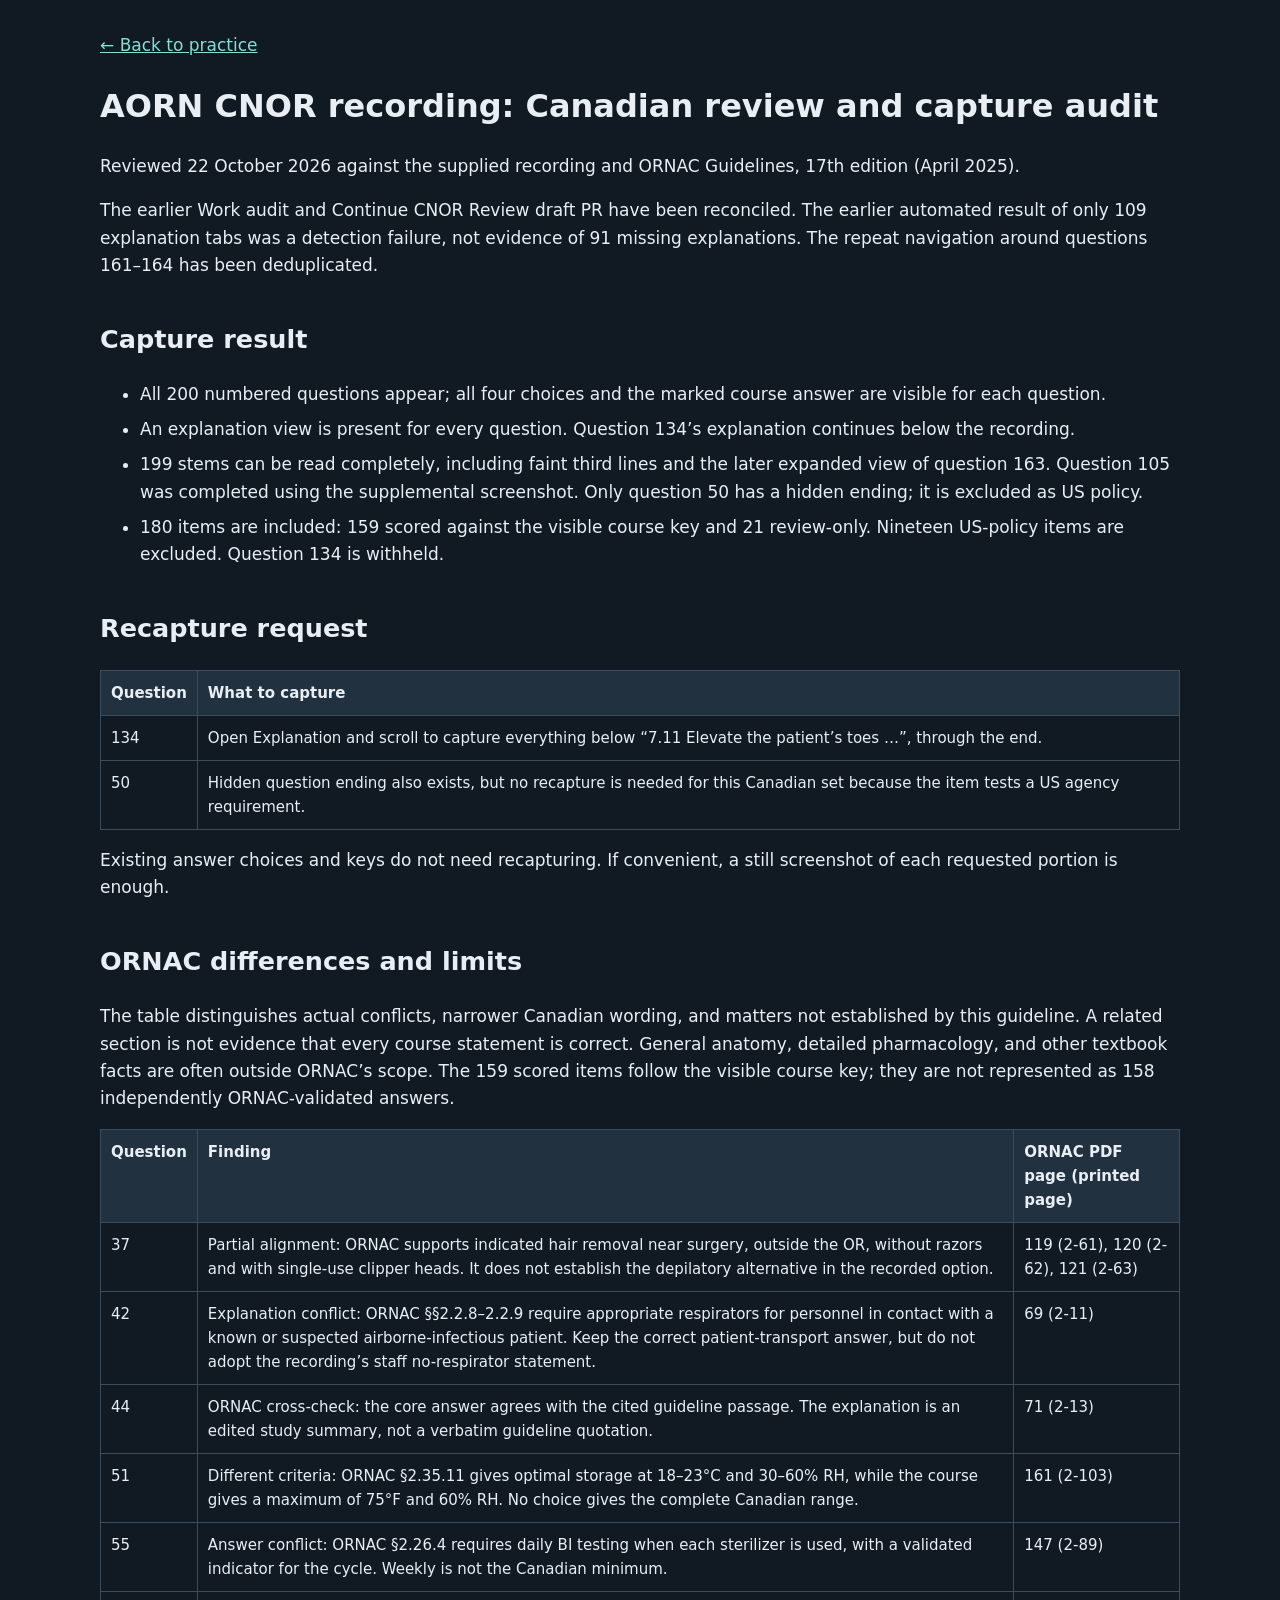
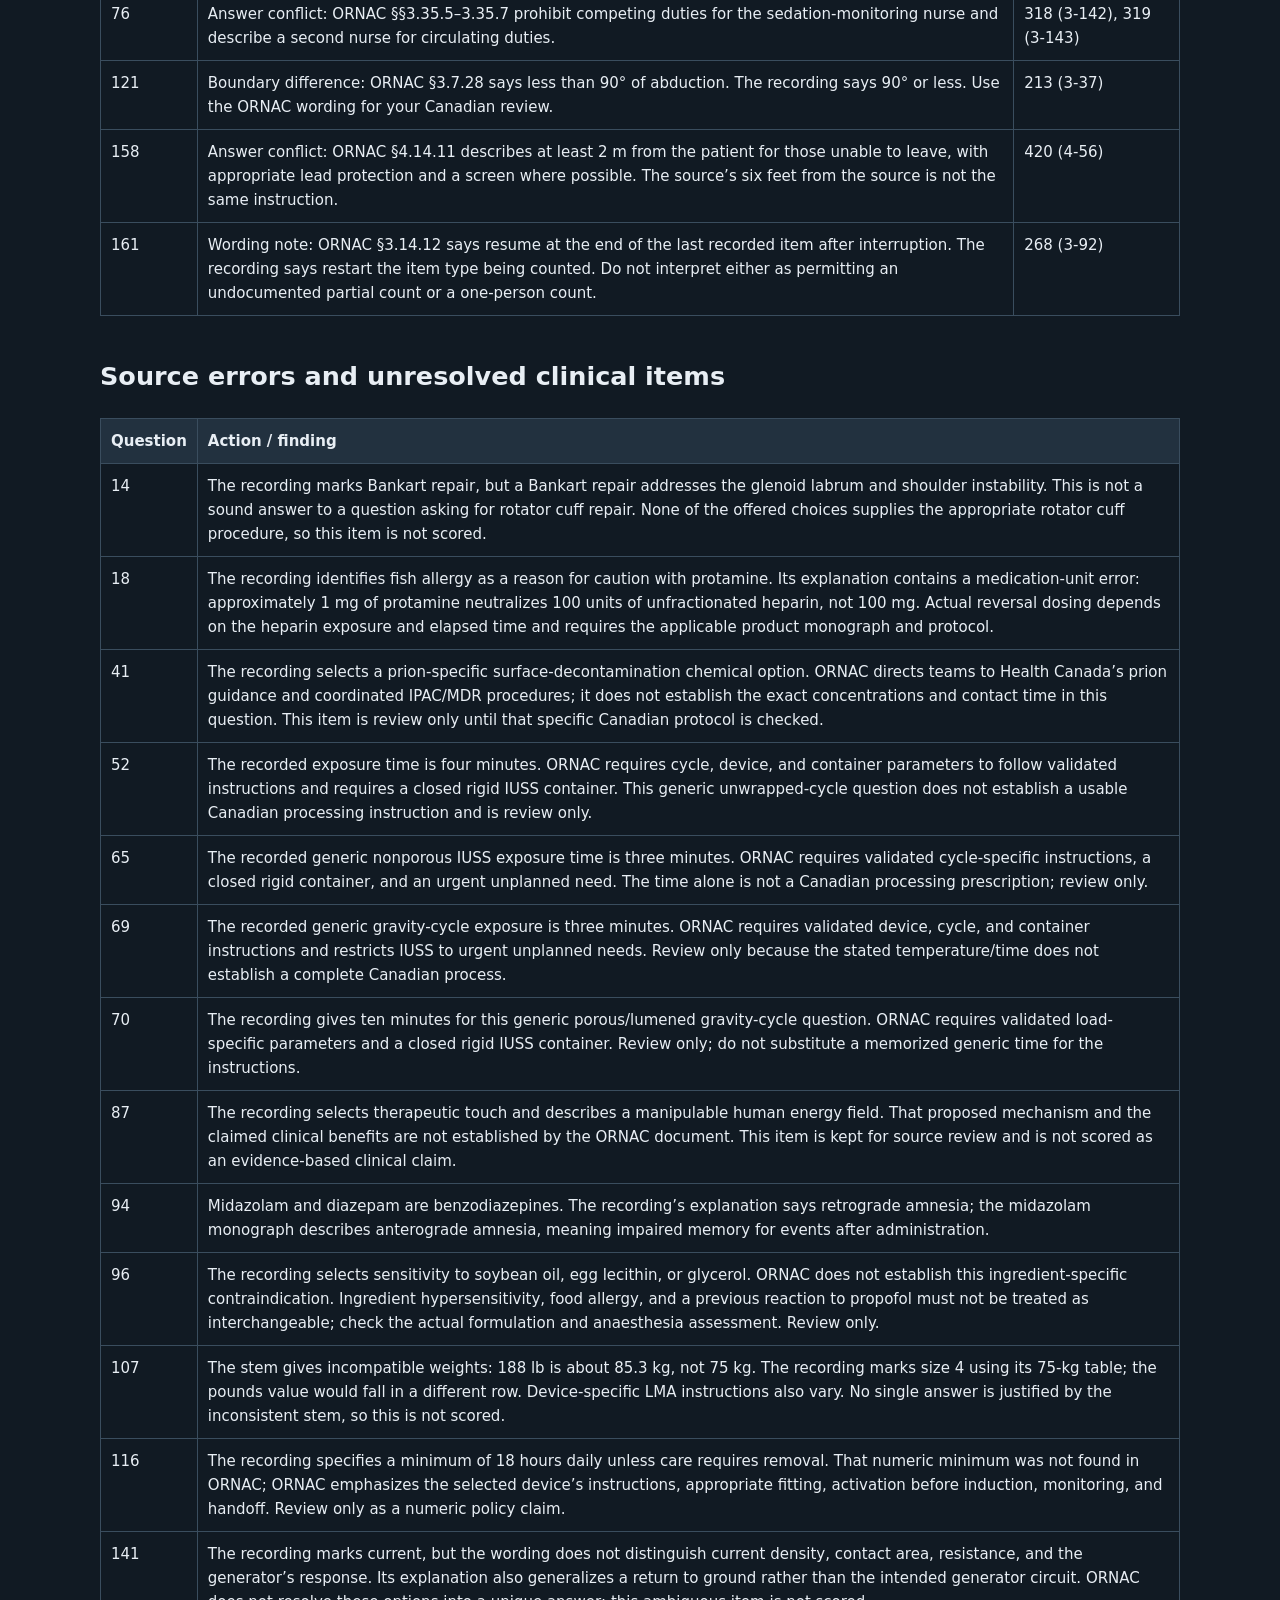
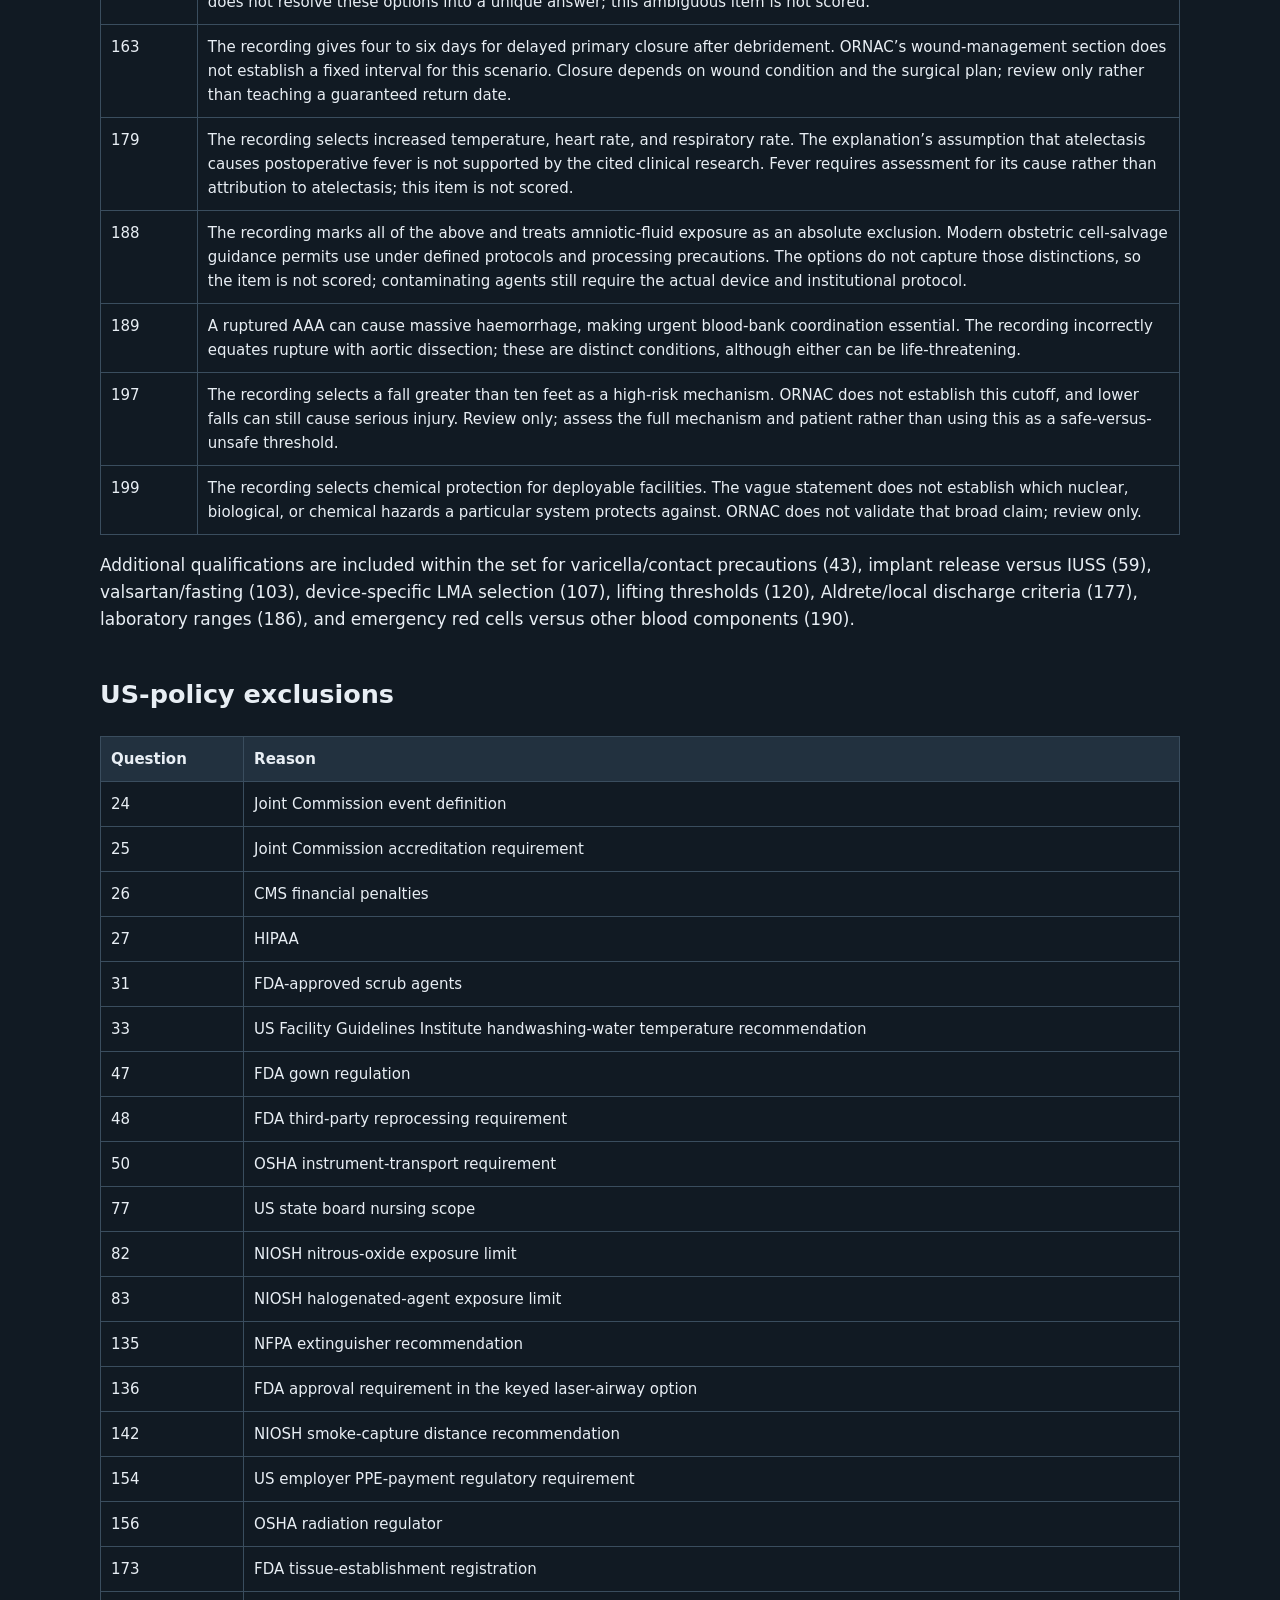
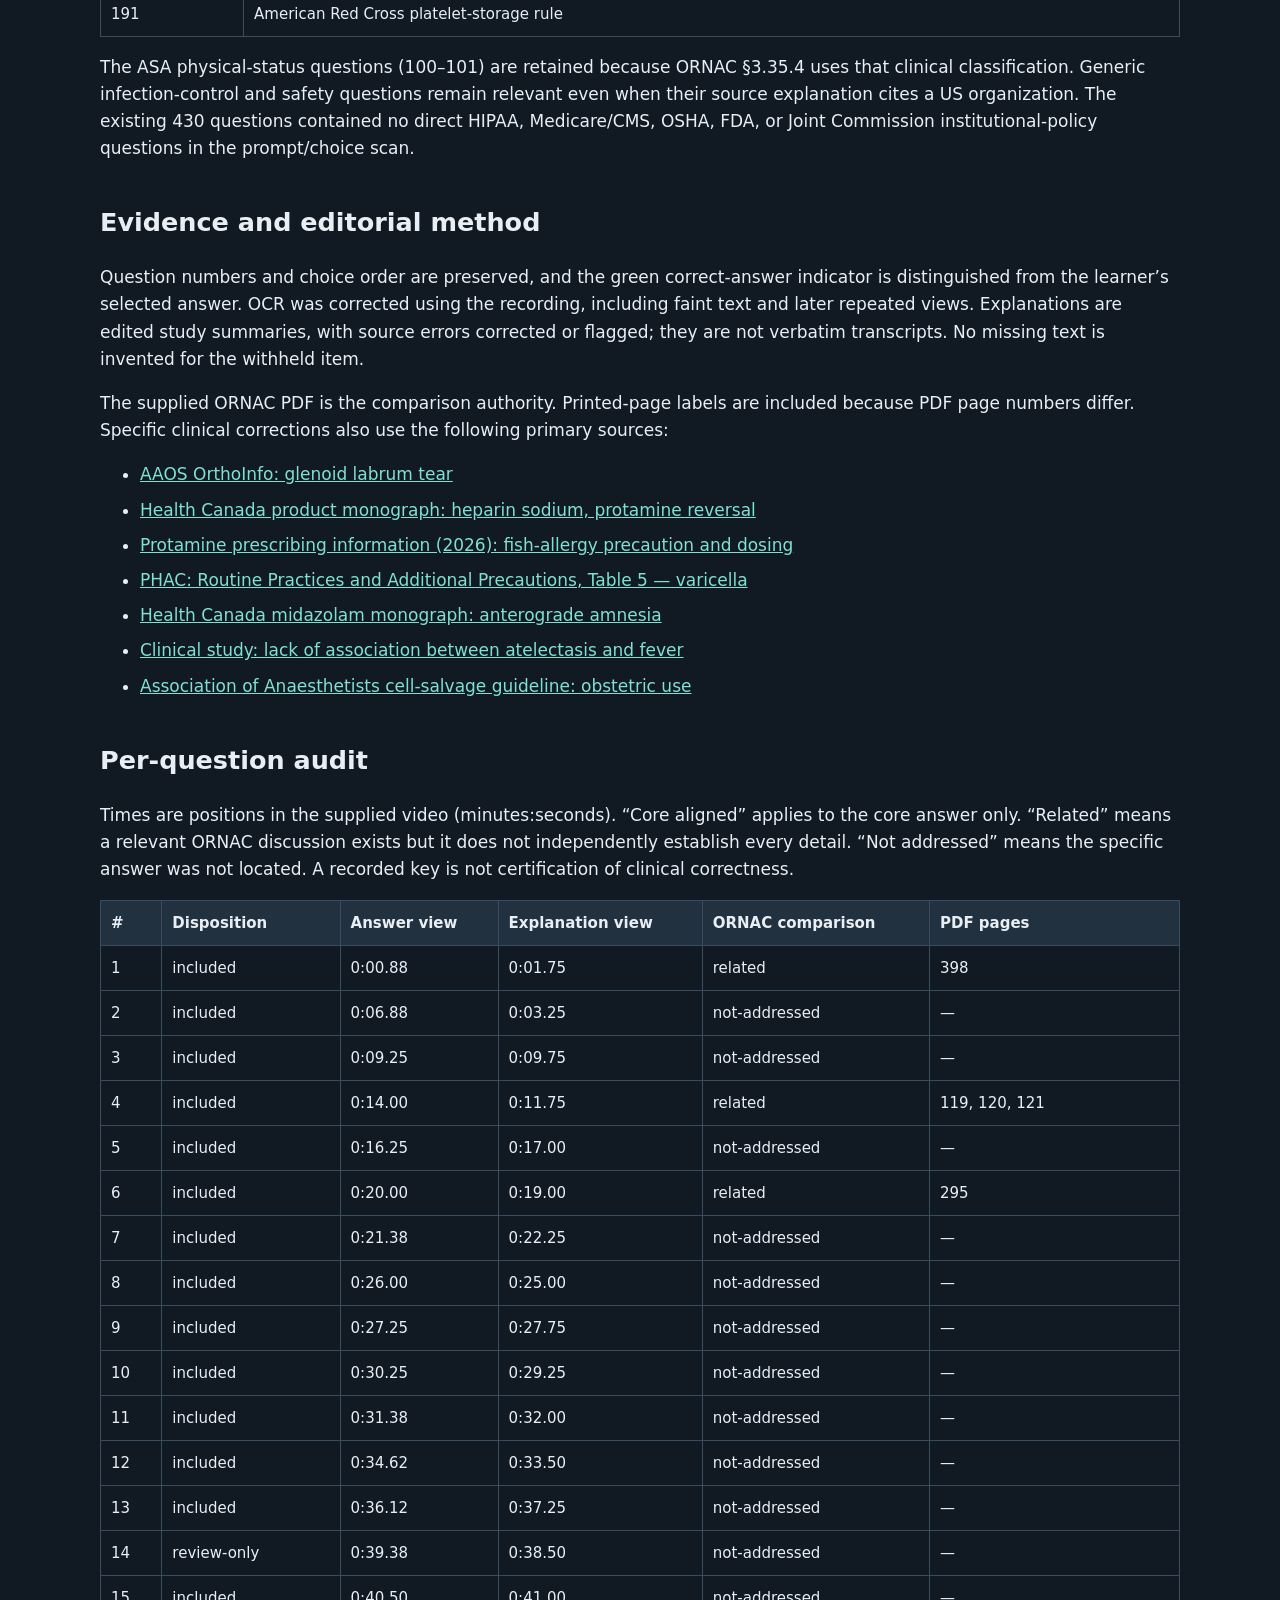
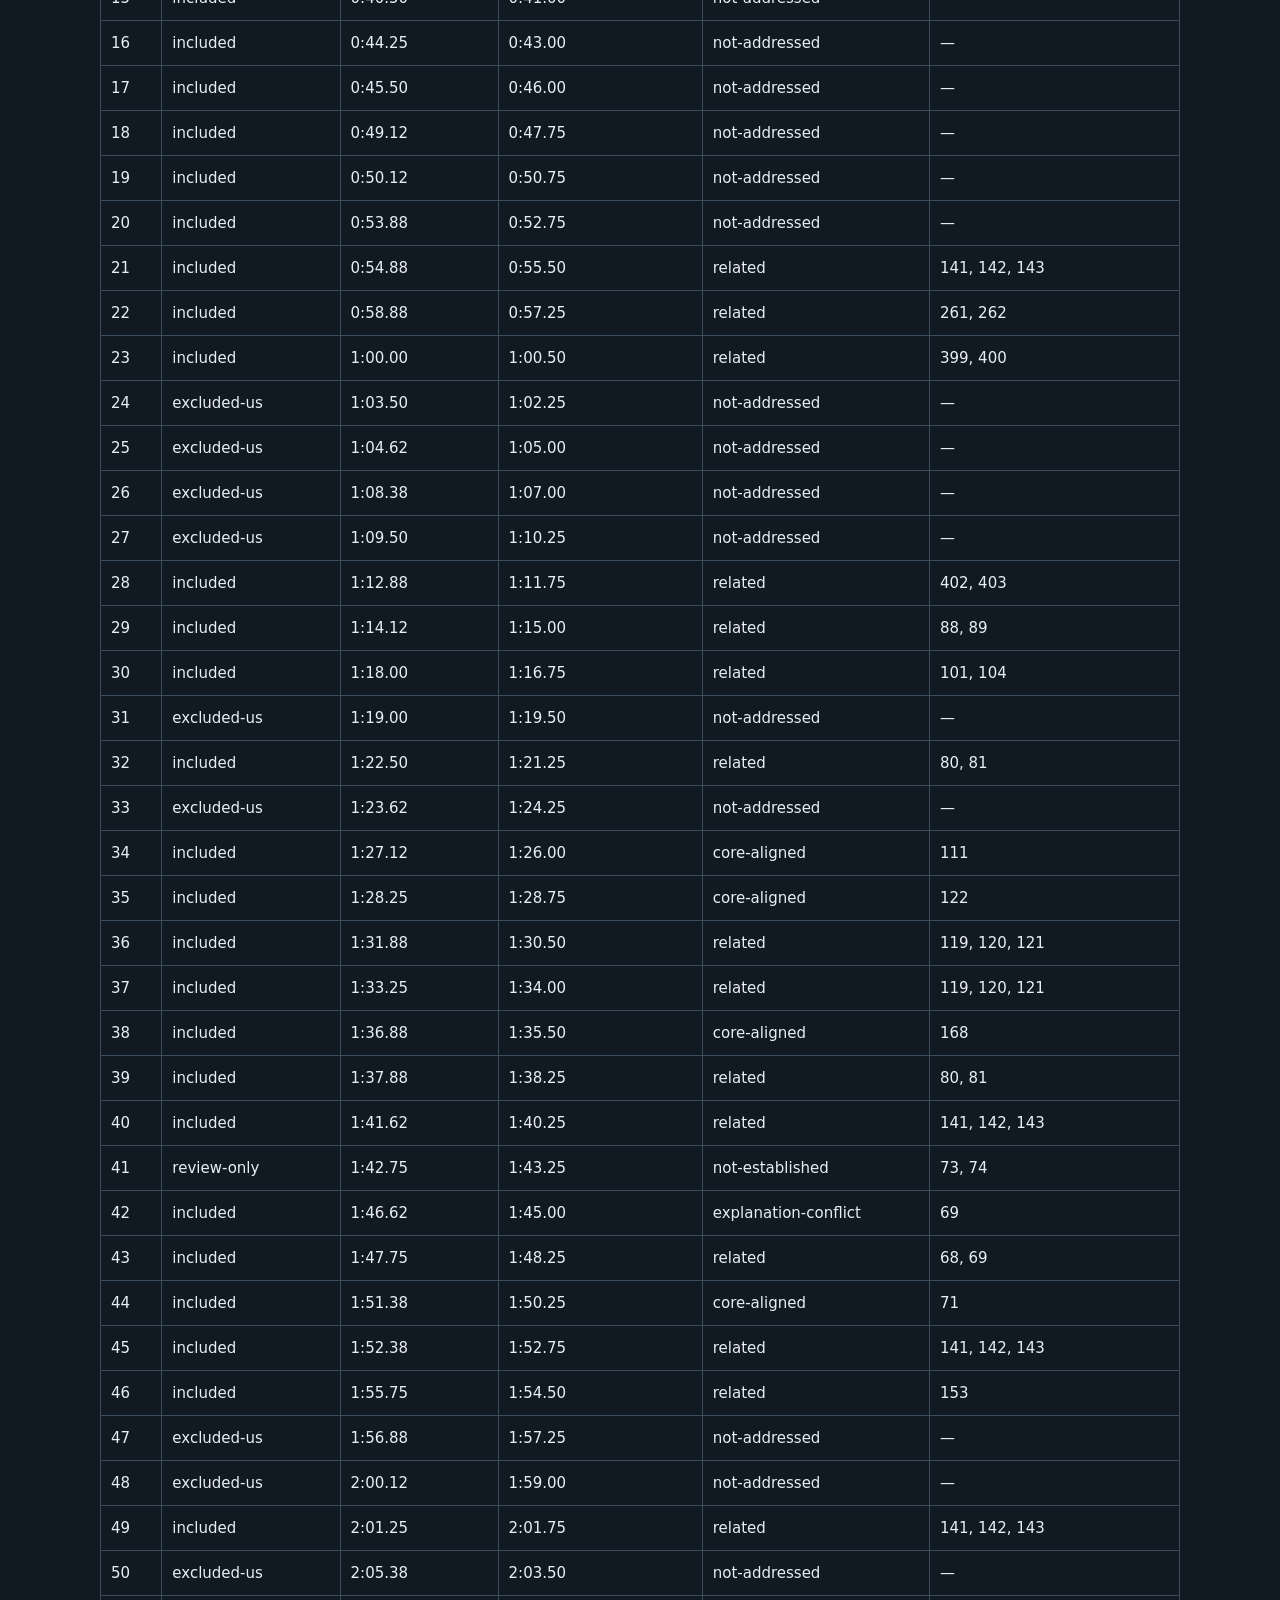
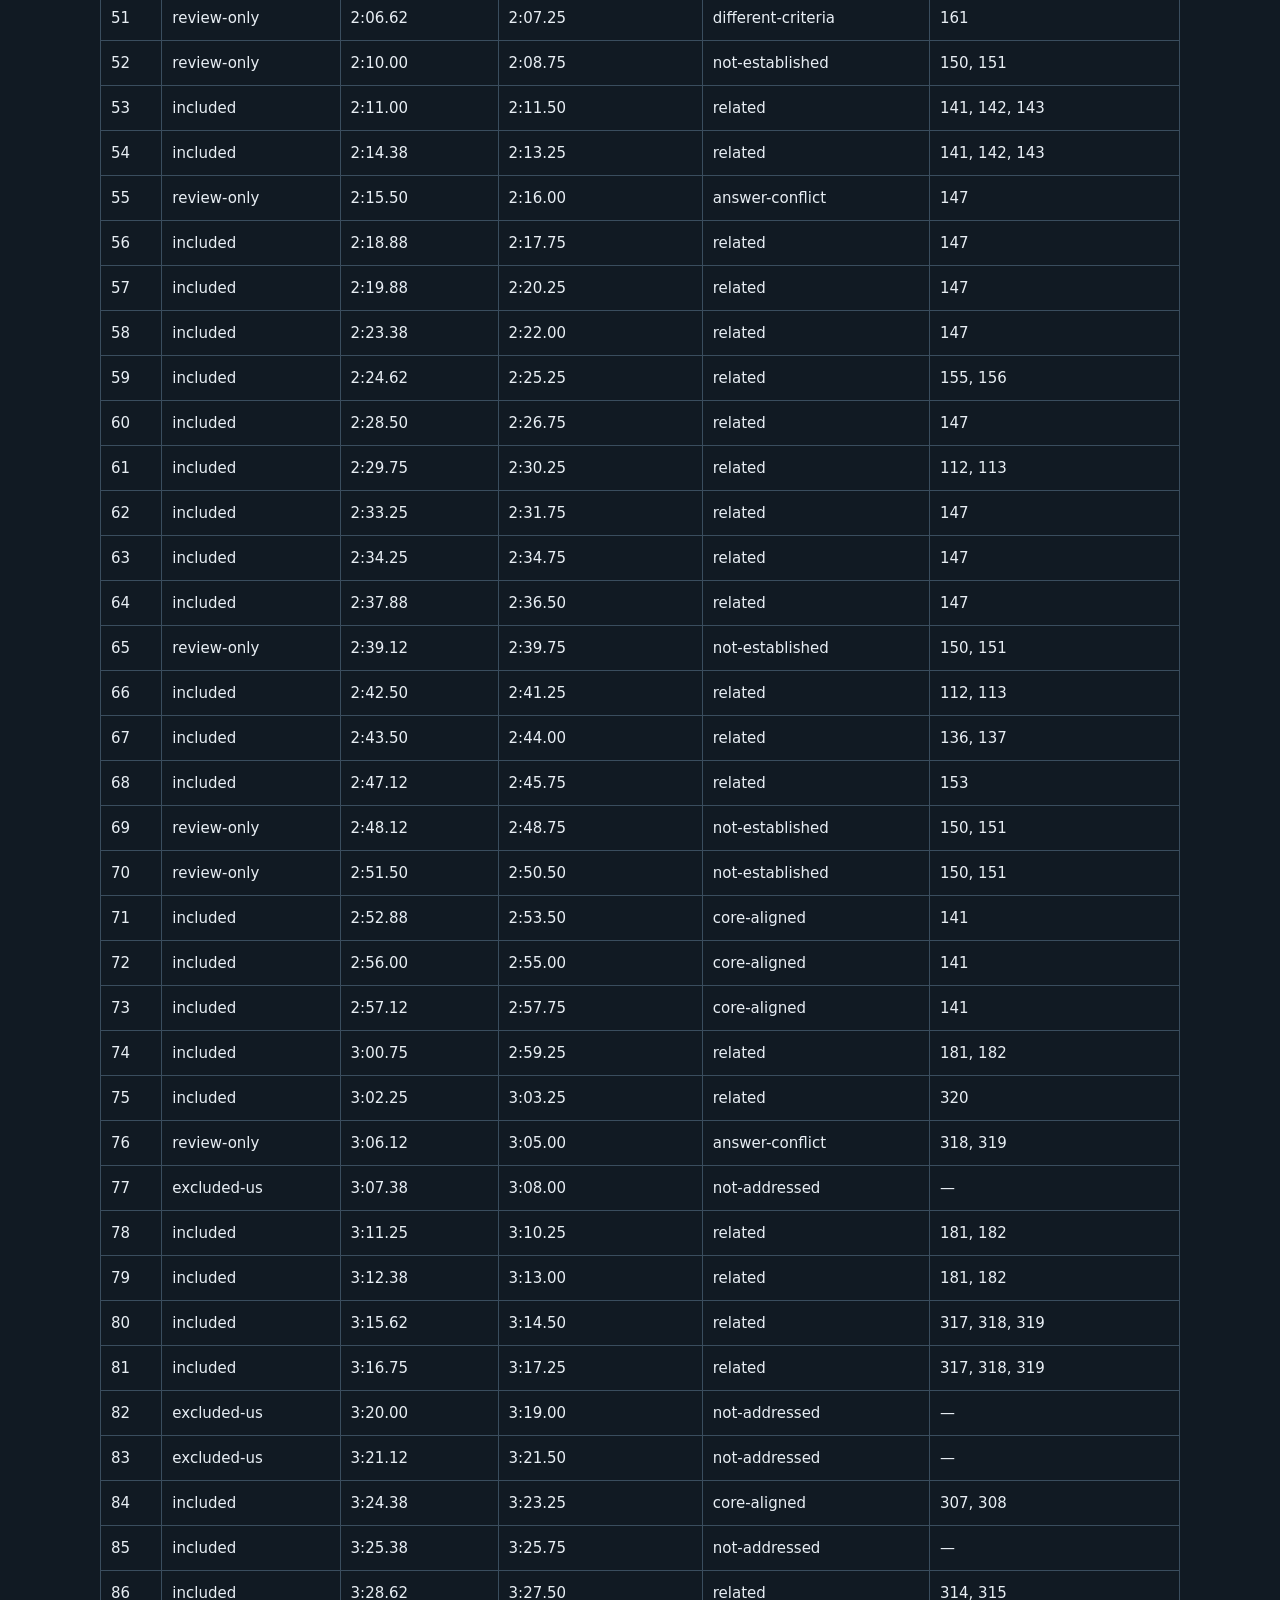
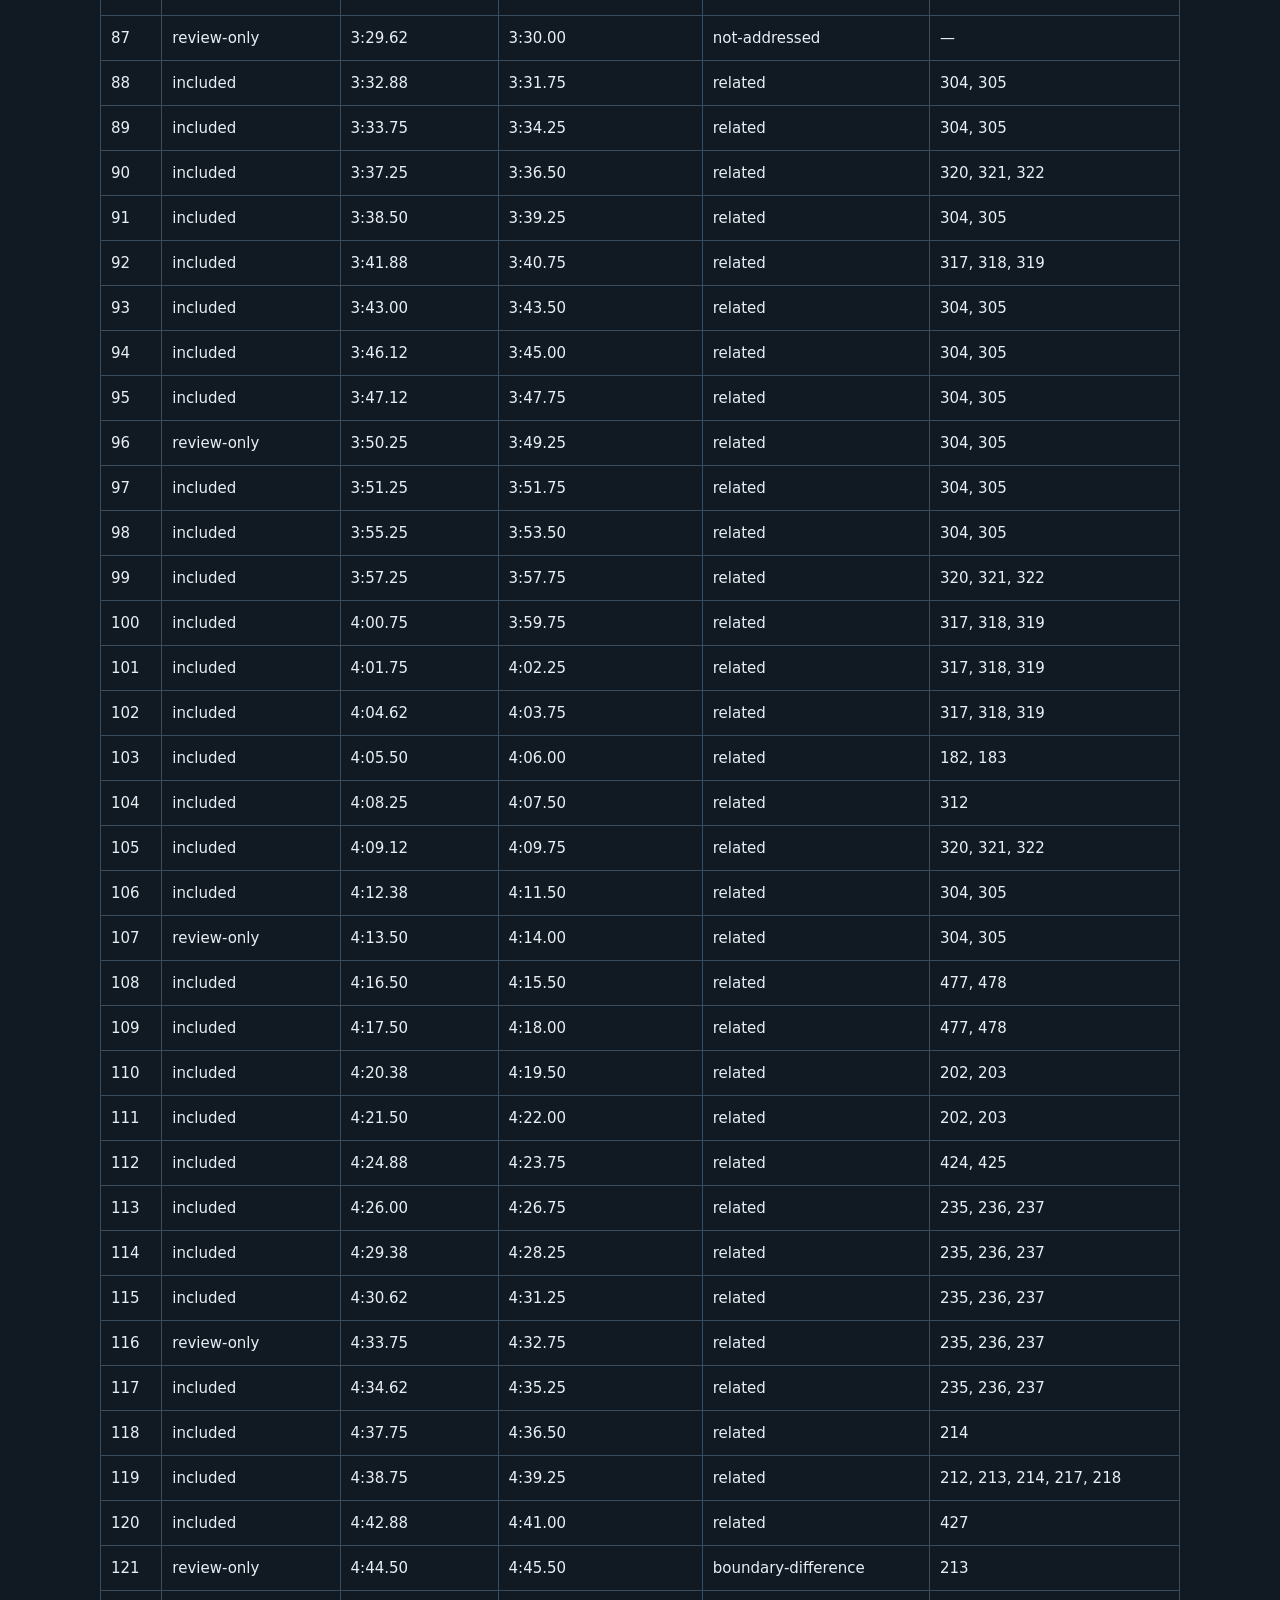
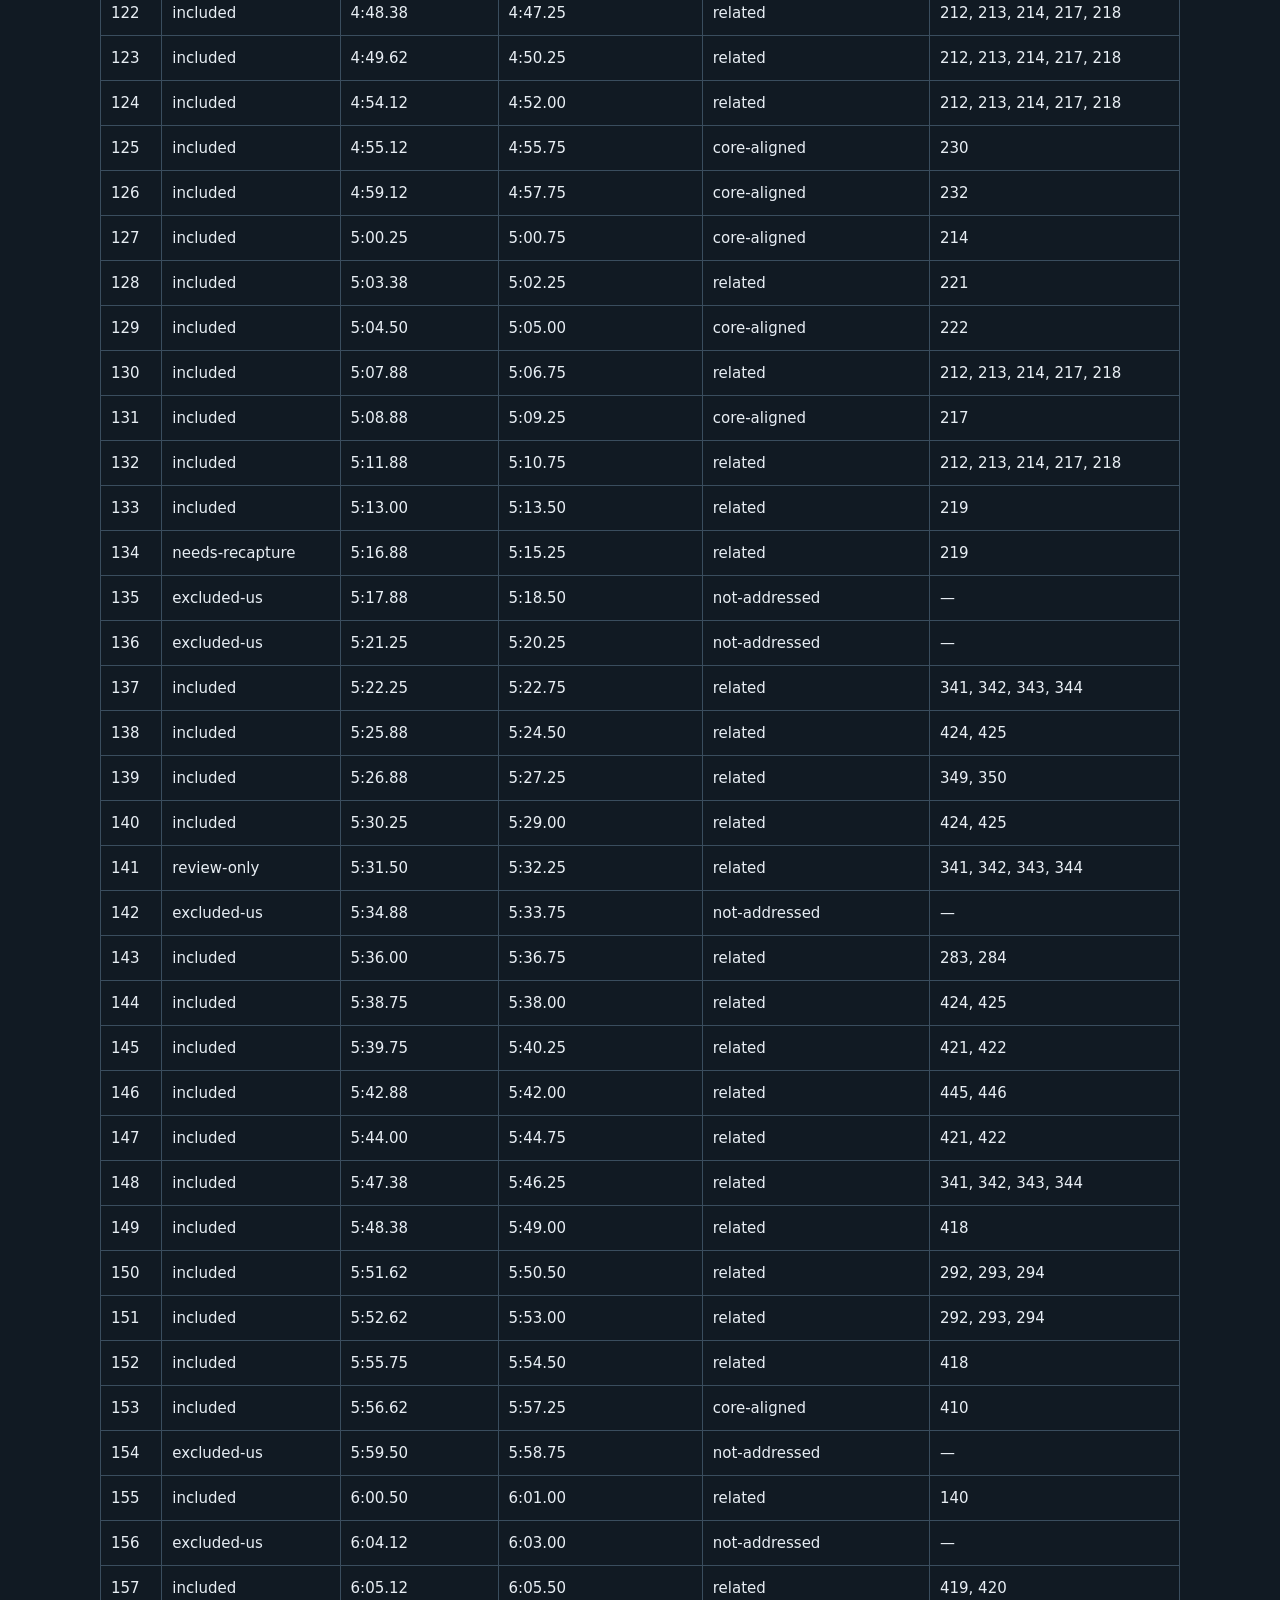
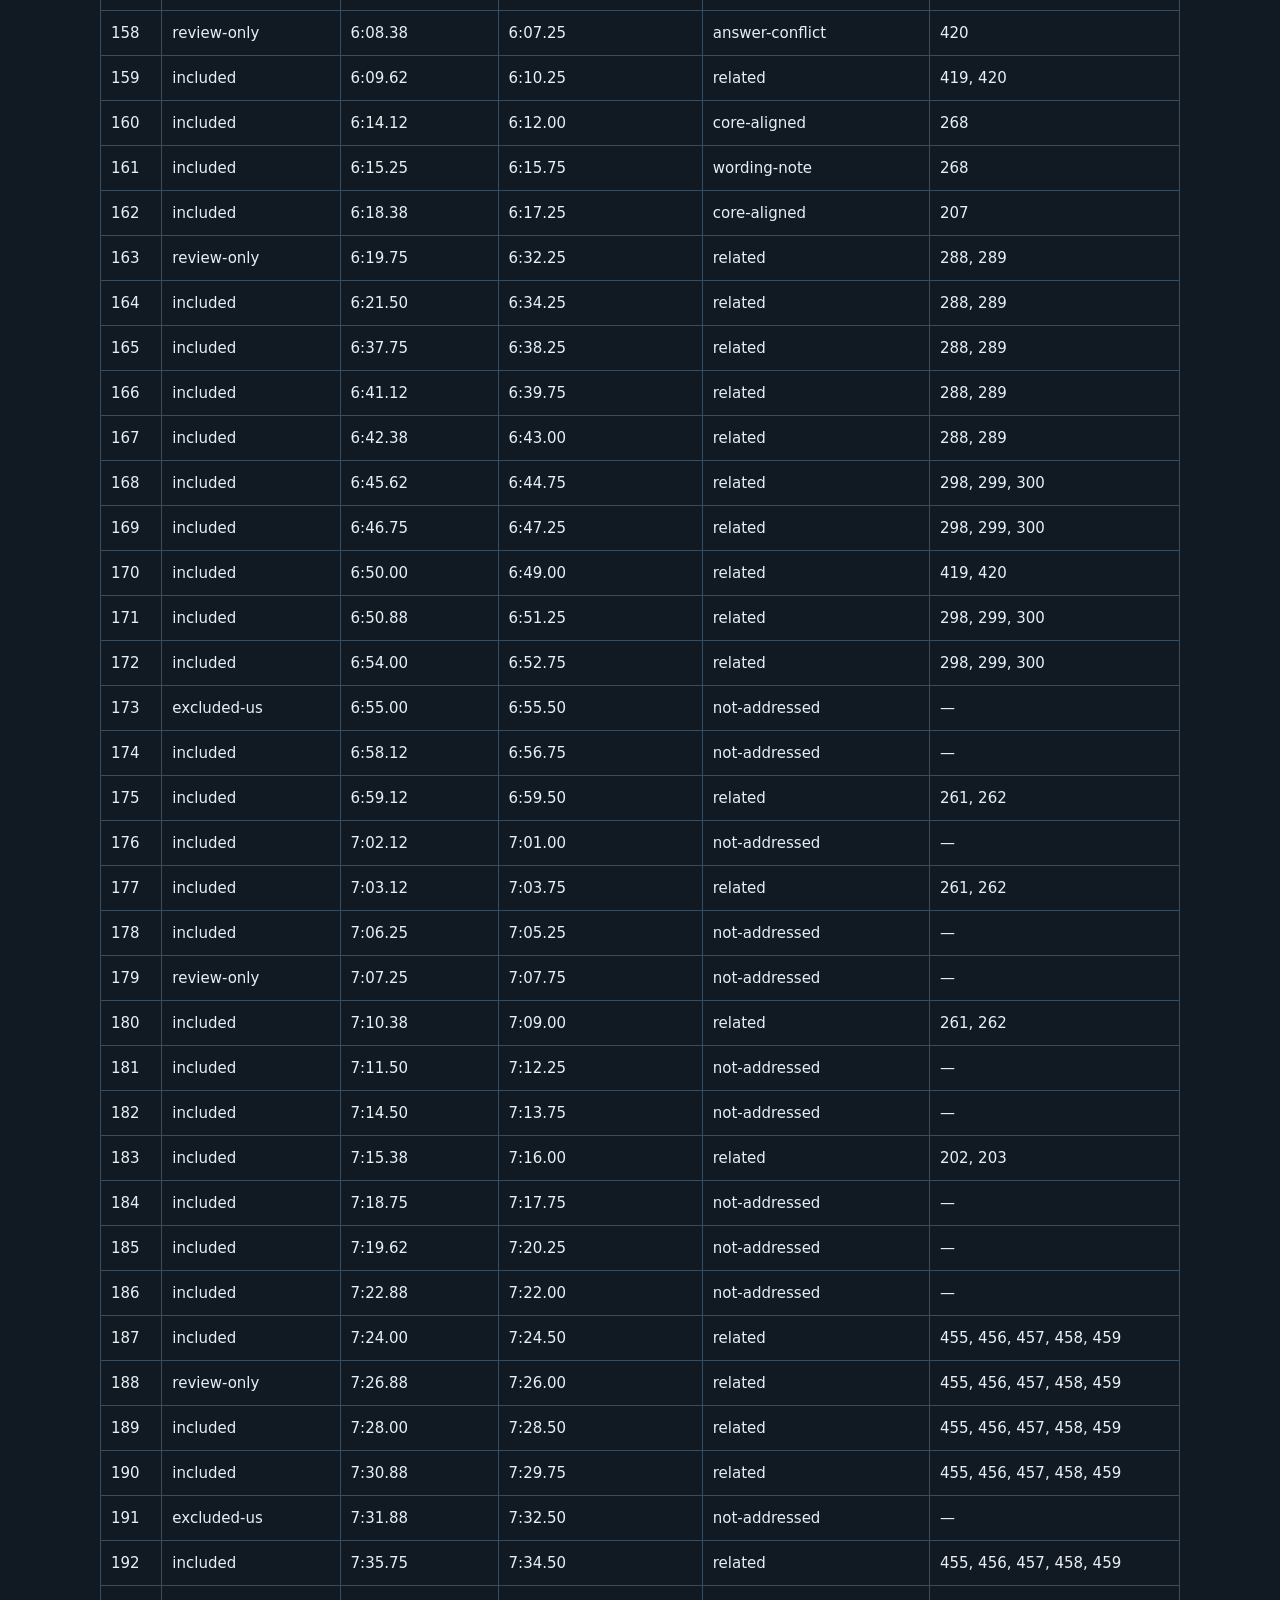
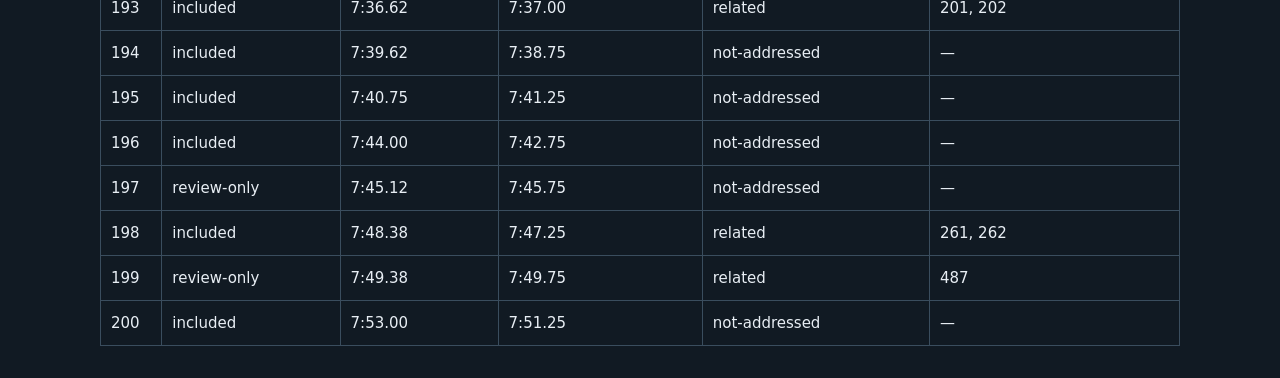
==== aorn-review.html @ 2b29dcdd "Add Canadian-filtered AORN CNOR collection and reconciled ORNAC audit" ====
<!doctype html><html lang="en"><meta charset="utf-8"><meta name="viewport" content="width=device-width,initial-scale=1"><title>AORN CNOR Canadian review audit</title><style>body{font:17px/1.6 system-ui,sans-serif;color:#e8eef4;background:#111a23;margin:0}main{max-width:1080px;margin:auto;padding:32px 22px}h1{font-size:2rem}h2{margin-top:2.5rem}a{color:#7fe0d3}table{border-collapse:collapse;width:100%;font-size:15px}td{border:1px solid #3a4d5e;padding:10px;vertical-align:top}tr:first-child{font-weight:700;background:#22313f}.table-wrap{overflow:auto}li{margin:.5rem 0}</style><main><a href="index.html">← Back to practice</a><h1>AORN CNOR recording: Canadian review and capture audit</h1><p>Reviewed 22 October 2026 against the supplied recording and ORNAC Guidelines, 17th edition (April 2025).</p><p>The earlier Work audit and Continue CNOR Review draft PR have been reconciled. The earlier automated result of only 109 explanation tabs was a detection failure, not evidence of 91 missing explanations. The repeat navigation around questions 161–164 has been deduplicated.</p><h2>Capture result</h2><ul><li>All 200 numbered questions appear; all four choices and the marked course answer are visible for each question.</li><li>An explanation view is present for every question. Question 134’s explanation continues below the recording.</li><li>199 stems can be read completely, including faint third lines and the later expanded view of question 163. Question 105 was completed using the supplemental screenshot. Only question 50 has a hidden ending; it is excluded as US policy.</li><li>180 items are included: 159 scored against the visible course key and 21 review-only. Nineteen US-policy items are excluded. Question 134 is withheld.</li></ul><h2>Recapture request</h2><div class="table-wrap"><table><tr><td>Question</td><td>What to capture</td></tr><tr><td>134</td><td>Open Explanation and scroll to capture everything below “7.11 Elevate the patient’s toes …”, through the end.</td></tr><tr><td>50</td><td>Hidden question ending also exists, but no recapture is needed for this Canadian set because the item tests a US agency requirement.</td></tr></table></div><p>Existing answer choices and keys do not need recapturing. If convenient, a still screenshot of each requested portion is enough.</p><h2>ORNAC differences and limits</h2><p>The table distinguishes actual conflicts, narrower Canadian wording, and matters not established by this guideline. A related section is not evidence that every course statement is correct. General anatomy, detailed pharmacology, and other textbook facts are often outside ORNAC’s scope. The 159 scored items follow the visible course key; they are not represented as 158 independently ORNAC-validated answers.</p><div class="table-wrap"><table><tr><td>Question</td><td>Finding</td><td>ORNAC PDF page (printed page)</td></tr><tr><td>37</td><td>Partial alignment: ORNAC supports indicated hair removal near surgery, outside the OR, without razors and with single-use clipper heads. It does not establish the depilatory alternative in the recorded option.</td><td>119 (2-61), 120 (2-62), 121 (2-63)</td></tr><tr><td>42</td><td>Explanation conflict: ORNAC §§2.2.8–2.2.9 require appropriate respirators for personnel in contact with a known or suspected airborne-infectious patient. Keep the correct patient-transport answer, but do not adopt the recording’s staff no-respirator statement.</td><td>69 (2-11)</td></tr><tr><td>44</td><td>ORNAC cross-check: the core answer agrees with the cited guideline passage. The explanation is an edited study summary, not a verbatim guideline quotation.</td><td>71 (2-13)</td></tr><tr><td>51</td><td>Different criteria: ORNAC §2.35.11 gives optimal storage at 18–23°C and 30–60% RH, while the course gives a maximum of 75°F and 60% RH. No choice gives the complete Canadian range.</td><td>161 (2-103)</td></tr><tr><td>55</td><td>Answer conflict: ORNAC §2.26.4 requires daily BI testing when each sterilizer is used, with a validated indicator for the cycle. Weekly is not the Canadian minimum.</td><td>147 (2-89)</td></tr><tr><td>76</td><td>Answer conflict: ORNAC §§3.35.5–3.35.7 prohibit competing duties for the sedation-monitoring nurse and describe a second nurse for circulating duties.</td><td>318 (3-142), 319 (3-143)</td></tr><tr><td>121</td><td>Boundary difference: ORNAC §3.7.28 says less than 90° of abduction. The recording says 90° or less. Use the ORNAC wording for your Canadian review.</td><td>213 (3-37)</td></tr><tr><td>158</td><td>Answer conflict: ORNAC §4.14.11 describes at least 2 m from the patient for those unable to leave, with appropriate lead protection and a screen where possible. The source’s six feet from the source is not the same instruction.</td><td>420 (4-56)</td></tr><tr><td>161</td><td>Wording note: ORNAC §3.14.12 says resume at the end of the last recorded item after interruption. The recording says restart the item type being counted. Do not interpret either as permitting an undocumented partial count or a one-person count.</td><td>268 (3-92)</td></tr></table></div><h2>Source errors and unresolved clinical items</h2><div class="table-wrap"><table><tr><td>Question</td><td>Action / finding</td></tr><tr><td>14</td><td>The recording marks Bankart repair, but a Bankart repair addresses the glenoid labrum and shoulder instability. This is not a sound answer to a question asking for rotator cuff repair. None of the offered choices supplies the appropriate rotator cuff procedure, so this item is not scored.</td></tr><tr><td>18</td><td>The recording identifies fish allergy as a reason for caution with protamine. Its explanation contains a medication-unit error: approximately 1 mg of protamine neutralizes 100 units of unfractionated heparin, not 100 mg. Actual reversal dosing depends on the heparin exposure and elapsed time and requires the applicable product monograph and protocol.</td></tr><tr><td>41</td><td>The recording selects a prion-specific surface-decontamination chemical option. ORNAC directs teams to Health Canada’s prion guidance and coordinated IPAC/MDR procedures; it does not establish the exact concentrations and contact time in this question. This item is review only until that specific Canadian protocol is checked.</td></tr><tr><td>52</td><td>The recorded exposure time is four minutes. ORNAC requires cycle, device, and container parameters to follow validated instructions and requires a closed rigid IUSS container. This generic unwrapped-cycle question does not establish a usable Canadian processing instruction and is review only.</td></tr><tr><td>65</td><td>The recorded generic nonporous IUSS exposure time is three minutes. ORNAC requires validated cycle-specific instructions, a closed rigid container, and an urgent unplanned need. The time alone is not a Canadian processing prescription; review only.</td></tr><tr><td>69</td><td>The recorded generic gravity-cycle exposure is three minutes. ORNAC requires validated device, cycle, and container instructions and restricts IUSS to urgent unplanned needs. Review only because the stated temperature/time does not establish a complete Canadian process.</td></tr><tr><td>70</td><td>The recording gives ten minutes for this generic porous/lumened gravity-cycle question. ORNAC requires validated load-specific parameters and a closed rigid IUSS container. Review only; do not substitute a memorized generic time for the instructions.</td></tr><tr><td>87</td><td>The recording selects therapeutic touch and describes a manipulable human energy field. That proposed mechanism and the claimed clinical benefits are not established by the ORNAC document. This item is kept for source review and is not scored as an evidence-based clinical claim.</td></tr><tr><td>94</td><td>Midazolam and diazepam are benzodiazepines. The recording’s explanation says retrograde amnesia; the midazolam monograph describes anterograde amnesia, meaning impaired memory for events after administration.</td></tr><tr><td>96</td><td>The recording selects sensitivity to soybean oil, egg lecithin, or glycerol. ORNAC does not establish this ingredient-specific contraindication. Ingredient hypersensitivity, food allergy, and a previous reaction to propofol must not be treated as interchangeable; check the actual formulation and anaesthesia assessment. Review only.</td></tr><tr><td>107</td><td>The stem gives incompatible weights: 188 lb is about 85.3 kg, not 75 kg. The recording marks size 4 using its 75-kg table; the pounds value would fall in a different row. Device-specific LMA instructions also vary. No single answer is justified by the inconsistent stem, so this is not scored.</td></tr><tr><td>116</td><td>The recording specifies a minimum of 18 hours daily unless care requires removal. That numeric minimum was not found in ORNAC; ORNAC emphasizes the selected device’s instructions, appropriate fitting, activation before induction, monitoring, and handoff. Review only as a numeric policy claim.</td></tr><tr><td>141</td><td>The recording marks current, but the wording does not distinguish current density, contact area, resistance, and the generator’s response. Its explanation also generalizes a return to ground rather than the intended generator circuit. ORNAC does not resolve these options into a unique answer; this ambiguous item is not scored.</td></tr><tr><td>163</td><td>The recording gives four to six days for delayed primary closure after debridement. ORNAC’s wound-management section does not establish a fixed interval for this scenario. Closure depends on wound condition and the surgical plan; review only rather than teaching a guaranteed return date.</td></tr><tr><td>179</td><td>The recording selects increased temperature, heart rate, and respiratory rate. The explanation’s assumption that atelectasis causes postoperative fever is not supported by the cited clinical research. Fever requires assessment for its cause rather than attribution to atelectasis; this item is not scored.</td></tr><tr><td>188</td><td>The recording marks all of the above and treats amniotic-fluid exposure as an absolute exclusion. Modern obstetric cell-salvage guidance permits use under defined protocols and processing precautions. The options do not capture those distinctions, so the item is not scored; contaminating agents still require the actual device and institutional protocol.</td></tr><tr><td>189</td><td>A ruptured AAA can cause massive haemorrhage, making urgent blood-bank coordination essential. The recording incorrectly equates rupture with aortic dissection; these are distinct conditions, although either can be life-threatening.</td></tr><tr><td>197</td><td>The recording selects a fall greater than ten feet as a high-risk mechanism. ORNAC does not establish this cutoff, and lower falls can still cause serious injury. Review only; assess the full mechanism and patient rather than using this as a safe-versus-unsafe threshold.</td></tr><tr><td>199</td><td>The recording selects chemical protection for deployable facilities. The vague statement does not establish which nuclear, biological, or chemical hazards a particular system protects against. ORNAC does not validate that broad claim; review only.</td></tr></table></div><p>Additional qualifications are included within the set for varicella/contact precautions (43), implant release versus IUSS (59), valsartan/fasting (103), device-specific LMA selection (107), lifting thresholds (120), Aldrete/local discharge criteria (177), laboratory ranges (186), and emergency red cells versus other blood components (190).</p><h2>US-policy exclusions</h2><div class="table-wrap"><table><tr><td>Question</td><td>Reason</td></tr><tr><td>24</td><td>Joint Commission event definition</td></tr><tr><td>25</td><td>Joint Commission accreditation requirement</td></tr><tr><td>26</td><td>CMS financial penalties</td></tr><tr><td>27</td><td>HIPAA</td></tr><tr><td>31</td><td>FDA-approved scrub agents</td></tr><tr><td>33</td><td>US Facility Guidelines Institute handwashing-water temperature recommendation</td></tr><tr><td>47</td><td>FDA gown regulation</td></tr><tr><td>48</td><td>FDA third-party reprocessing requirement</td></tr><tr><td>50</td><td>OSHA instrument-transport requirement</td></tr><tr><td>77</td><td>US state board nursing scope</td></tr><tr><td>82</td><td>NIOSH nitrous-oxide exposure limit</td></tr><tr><td>83</td><td>NIOSH halogenated-agent exposure limit</td></tr><tr><td>135</td><td>NFPA extinguisher recommendation</td></tr><tr><td>136</td><td>FDA approval requirement in the keyed laser-airway option</td></tr><tr><td>142</td><td>NIOSH smoke-capture distance recommendation</td></tr><tr><td>154</td><td>US employer PPE-payment regulatory requirement</td></tr><tr><td>156</td><td>OSHA radiation regulator</td></tr><tr><td>173</td><td>FDA tissue-establishment registration</td></tr><tr><td>191</td><td>American Red Cross platelet-storage rule</td></tr></table></div><p>The ASA physical-status questions (100–101) are retained because ORNAC §3.35.4 uses that clinical classification. Generic infection-control and safety questions remain relevant even when their source explanation cites a US organization. The existing 430 questions contained no direct HIPAA, Medicare/CMS, OSHA, FDA, or Joint Commission institutional-policy questions in the prompt/choice scan.</p><h2>Evidence and editorial method</h2><p>Question numbers and choice order are preserved, and the green correct-answer indicator is distinguished from the learner’s selected answer. OCR was corrected using the recording, including faint text and later repeated views. Explanations are edited study summaries, with source errors corrected or flagged; they are not verbatim transcripts. No missing text is invented for the withheld item.</p><p>The supplied ORNAC PDF is the comparison authority. Printed-page labels are included because PDF page numbers differ. Specific clinical corrections also use the following primary sources:</p><ul><li><a href="https://www.orthoinfo.org/diseases--conditions/shoulder-joint-tear-glenoid-labrum-tear/" target="_blank" rel="noopener">AAOS OrthoInfo: glenoid labrum tear</a></li><li><a href="https://pdf.hres.ca/dpd_pm/00068366.PDF" target="_blank" rel="noopener">Health Canada product monograph: heparin sodium, protamine reversal</a></li><li><a href="https://pdf.hres.ca/dpd_pm/00083834.PDF" target="_blank" rel="noopener">Protamine prescribing information (2026): fish-allergy precaution and dosing</a></li><li><a href="https://www.canada.ca/en/public-health/services/publications/diseases-conditions/routine-practices-precautions-healthcare-associated-infections/part-c.html" target="_blank" rel="noopener">PHAC: Routine Practices and Additional Precautions, Table 5 — varicella</a></li><li><a href="https://pdf.hres.ca/dpd_pm/00069010.PDF" target="_blank" rel="noopener">Health Canada midazolam monograph: anterograde amnesia</a></li><li><a href="https://pubmed.ncbi.nlm.nih.gov/7813318/" target="_blank" rel="noopener">Clinical study: lack of association between atelectasis and fever</a></li><li><a href="https://associationofanaesthetists-publications.onlinelibrary.wiley.com/doi/10.1111/anae.14331" target="_blank" rel="noopener">Association of Anaesthetists cell-salvage guideline: obstetric use</a></li></ul><h2>Per-question audit</h2><p>Times are positions in the supplied video (minutes:seconds). “Core aligned” applies to the core answer only. “Related” means a relevant ORNAC discussion exists but it does not independently establish every detail. “Not addressed” means the specific answer was not located. A recorded key is not certification of clinical correctness.</p><div class="table-wrap"><table><tr><td>#</td><td>Disposition</td><td>Answer view</td><td>Explanation view</td><td>ORNAC comparison</td><td>PDF pages</td></tr><tr><td>1</td><td>included</td><td>0:00.88</td><td>0:01.75</td><td>related</td><td>398</td></tr><tr><td>2</td><td>included</td><td>0:06.88</td><td>0:03.25</td><td>not-addressed</td><td>—</td></tr><tr><td>3</td><td>included</td><td>0:09.25</td><td>0:09.75</td><td>not-addressed</td><td>—</td></tr><tr><td>4</td><td>included</td><td>0:14.00</td><td>0:11.75</td><td>related</td><td>119, 120, 121</td></tr><tr><td>5</td><td>included</td><td>0:16.25</td><td>0:17.00</td><td>not-addressed</td><td>—</td></tr><tr><td>6</td><td>included</td><td>0:20.00</td><td>0:19.00</td><td>related</td><td>295</td></tr><tr><td>7</td><td>included</td><td>0:21.38</td><td>0:22.25</td><td>not-addressed</td><td>—</td></tr><tr><td>8</td><td>included</td><td>0:26.00</td><td>0:25.00</td><td>not-addressed</td><td>—</td></tr><tr><td>9</td><td>included</td><td>0:27.25</td><td>0:27.75</td><td>not-addressed</td><td>—</td></tr><tr><td>10</td><td>included</td><td>0:30.25</td><td>0:29.25</td><td>not-addressed</td><td>—</td></tr><tr><td>11</td><td>included</td><td>0:31.38</td><td>0:32.00</td><td>not-addressed</td><td>—</td></tr><tr><td>12</td><td>included</td><td>0:34.62</td><td>0:33.50</td><td>not-addressed</td><td>—</td></tr><tr><td>13</td><td>included</td><td>0:36.12</td><td>0:37.25</td><td>not-addressed</td><td>—</td></tr><tr><td>14</td><td>review-only</td><td>0:39.38</td><td>0:38.50</td><td>not-addressed</td><td>—</td></tr><tr><td>15</td><td>included</td><td>0:40.50</td><td>0:41.00</td><td>not-addressed</td><td>—</td></tr><tr><td>16</td><td>included</td><td>0:44.25</td><td>0:43.00</td><td>not-addressed</td><td>—</td></tr><tr><td>17</td><td>included</td><td>0:45.50</td><td>0:46.00</td><td>not-addressed</td><td>—</td></tr><tr><td>18</td><td>included</td><td>0:49.12</td><td>0:47.75</td><td>not-addressed</td><td>—</td></tr><tr><td>19</td><td>included</td><td>0:50.12</td><td>0:50.75</td><td>not-addressed</td><td>—</td></tr><tr><td>20</td><td>included</td><td>0:53.88</td><td>0:52.75</td><td>not-addressed</td><td>—</td></tr><tr><td>21</td><td>included</td><td>0:54.88</td><td>0:55.50</td><td>related</td><td>141, 142, 143</td></tr><tr><td>22</td><td>included</td><td>0:58.88</td><td>0:57.25</td><td>related</td><td>261, 262</td></tr><tr><td>23</td><td>included</td><td>1:00.00</td><td>1:00.50</td><td>related</td><td>399, 400</td></tr><tr><td>24</td><td>excluded-us</td><td>1:03.50</td><td>1:02.25</td><td>not-addressed</td><td>—</td></tr><tr><td>25</td><td>excluded-us</td><td>1:04.62</td><td>1:05.00</td><td>not-addressed</td><td>—</td></tr><tr><td>26</td><td>excluded-us</td><td>1:08.38</td><td>1:07.00</td><td>not-addressed</td><td>—</td></tr><tr><td>27</td><td>excluded-us</td><td>1:09.50</td><td>1:10.25</td><td>not-addressed</td><td>—</td></tr><tr><td>28</td><td>included</td><td>1:12.88</td><td>1:11.75</td><td>related</td><td>402, 403</td></tr><tr><td>29</td><td>included</td><td>1:14.12</td><td>1:15.00</td><td>related</td><td>88, 89</td></tr><tr><td>30</td><td>included</td><td>1:18.00</td><td>1:16.75</td><td>related</td><td>101, 104</td></tr><tr><td>31</td><td>excluded-us</td><td>1:19.00</td><td>1:19.50</td><td>not-addressed</td><td>—</td></tr><tr><td>32</td><td>included</td><td>1:22.50</td><td>1:21.25</td><td>related</td><td>80, 81</td></tr><tr><td>33</td><td>excluded-us</td><td>1:23.62</td><td>1:24.25</td><td>not-addressed</td><td>—</td></tr><tr><td>34</td><td>included</td><td>1:27.12</td><td>1:26.00</td><td>core-aligned</td><td>111</td></tr><tr><td>35</td><td>included</td><td>1:28.25</td><td>1:28.75</td><td>core-aligned</td><td>122</td></tr><tr><td>36</td><td>included</td><td>1:31.88</td><td>1:30.50</td><td>related</td><td>119, 120, 121</td></tr><tr><td>37</td><td>included</td><td>1:33.25</td><td>1:34.00</td><td>related</td><td>119, 120, 121</td></tr><tr><td>38</td><td>included</td><td>1:36.88</td><td>1:35.50</td><td>core-aligned</td><td>168</td></tr><tr><td>39</td><td>included</td><td>1:37.88</td><td>1:38.25</td><td>related</td><td>80, 81</td></tr><tr><td>40</td><td>included</td><td>1:41.62</td><td>1:40.25</td><td>related</td><td>141, 142, 143</td></tr><tr><td>41</td><td>review-only</td><td>1:42.75</td><td>1:43.25</td><td>not-established</td><td>73, 74</td></tr><tr><td>42</td><td>included</td><td>1:46.62</td><td>1:45.00</td><td>explanation-conflict</td><td>69</td></tr><tr><td>43</td><td>included</td><td>1:47.75</td><td>1:48.25</td><td>related</td><td>68, 69</td></tr><tr><td>44</td><td>included</td><td>1:51.38</td><td>1:50.25</td><td>core-aligned</td><td>71</td></tr><tr><td>45</td><td>included</td><td>1:52.38</td><td>1:52.75</td><td>related</td><td>141, 142, 143</td></tr><tr><td>46</td><td>included</td><td>1:55.75</td><td>1:54.50</td><td>related</td><td>153</td></tr><tr><td>47</td><td>excluded-us</td><td>1:56.88</td><td>1:57.25</td><td>not-addressed</td><td>—</td></tr><tr><td>48</td><td>excluded-us</td><td>2:00.12</td><td>1:59.00</td><td>not-addressed</td><td>—</td></tr><tr><td>49</td><td>included</td><td>2:01.25</td><td>2:01.75</td><td>related</td><td>141, 142, 143</td></tr><tr><td>50</td><td>excluded-us</td><td>2:05.38</td><td>2:03.50</td><td>not-addressed</td><td>—</td></tr><tr><td>51</td><td>review-only</td><td>2:06.62</td><td>2:07.25</td><td>different-criteria</td><td>161</td></tr><tr><td>52</td><td>review-only</td><td>2:10.00</td><td>2:08.75</td><td>not-established</td><td>150, 151</td></tr><tr><td>53</td><td>included</td><td>2:11.00</td><td>2:11.50</td><td>related</td><td>141, 142, 143</td></tr><tr><td>54</td><td>included</td><td>2:14.38</td><td>2:13.25</td><td>related</td><td>141, 142, 143</td></tr><tr><td>55</td><td>review-only</td><td>2:15.50</td><td>2:16.00</td><td>answer-conflict</td><td>147</td></tr><tr><td>56</td><td>included</td><td>2:18.88</td><td>2:17.75</td><td>related</td><td>147</td></tr><tr><td>57</td><td>included</td><td>2:19.88</td><td>2:20.25</td><td>related</td><td>147</td></tr><tr><td>58</td><td>included</td><td>2:23.38</td><td>2:22.00</td><td>related</td><td>147</td></tr><tr><td>59</td><td>included</td><td>2:24.62</td><td>2:25.25</td><td>related</td><td>155, 156</td></tr><tr><td>60</td><td>included</td><td>2:28.50</td><td>2:26.75</td><td>related</td><td>147</td></tr><tr><td>61</td><td>included</td><td>2:29.75</td><td>2:30.25</td><td>related</td><td>112, 113</td></tr><tr><td>62</td><td>included</td><td>2:33.25</td><td>2:31.75</td><td>related</td><td>147</td></tr><tr><td>63</td><td>included</td><td>2:34.25</td><td>2:34.75</td><td>related</td><td>147</td></tr><tr><td>64</td><td>included</td><td>2:37.88</td><td>2:36.50</td><td>related</td><td>147</td></tr><tr><td>65</td><td>review-only</td><td>2:39.12</td><td>2:39.75</td><td>not-established</td><td>150, 151</td></tr><tr><td>66</td><td>included</td><td>2:42.50</td><td>2:41.25</td><td>related</td><td>112, 113</td></tr><tr><td>67</td><td>included</td><td>2:43.50</td><td>2:44.00</td><td>related</td><td>136, 137</td></tr><tr><td>68</td><td>included</td><td>2:47.12</td><td>2:45.75</td><td>related</td><td>153</td></tr><tr><td>69</td><td>review-only</td><td>2:48.12</td><td>2:48.75</td><td>not-established</td><td>150, 151</td></tr><tr><td>70</td><td>review-only</td><td>2:51.50</td><td>2:50.50</td><td>not-established</td><td>150, 151</td></tr><tr><td>71</td><td>included</td><td>2:52.88</td><td>2:53.50</td><td>core-aligned</td><td>141</td></tr><tr><td>72</td><td>included</td><td>2:56.00</td><td>2:55.00</td><td>core-aligned</td><td>141</td></tr><tr><td>73</td><td>included</td><td>2:57.12</td><td>2:57.75</td><td>core-aligned</td><td>141</td></tr><tr><td>74</td><td>included</td><td>3:00.75</td><td>2:59.25</td><td>related</td><td>181, 182</td></tr><tr><td>75</td><td>included</td><td>3:02.25</td><td>3:03.25</td><td>related</td><td>320</td></tr><tr><td>76</td><td>review-only</td><td>3:06.12</td><td>3:05.00</td><td>answer-conflict</td><td>318, 319</td></tr><tr><td>77</td><td>excluded-us</td><td>3:07.38</td><td>3:08.00</td><td>not-addressed</td><td>—</td></tr><tr><td>78</td><td>included</td><td>3:11.25</td><td>3:10.25</td><td>related</td><td>181, 182</td></tr><tr><td>79</td><td>included</td><td>3:12.38</td><td>3:13.00</td><td>related</td><td>181, 182</td></tr><tr><td>80</td><td>included</td><td>3:15.62</td><td>3:14.50</td><td>related</td><td>317, 318, 319</td></tr><tr><td>81</td><td>included</td><td>3:16.75</td><td>3:17.25</td><td>related</td><td>317, 318, 319</td></tr><tr><td>82</td><td>excluded-us</td><td>3:20.00</td><td>3:19.00</td><td>not-addressed</td><td>—</td></tr><tr><td>83</td><td>excluded-us</td><td>3:21.12</td><td>3:21.50</td><td>not-addressed</td><td>—</td></tr><tr><td>84</td><td>included</td><td>3:24.38</td><td>3:23.25</td><td>core-aligned</td><td>307, 308</td></tr><tr><td>85</td><td>included</td><td>3:25.38</td><td>3:25.75</td><td>not-addressed</td><td>—</td></tr><tr><td>86</td><td>included</td><td>3:28.62</td><td>3:27.50</td><td>related</td><td>314, 315</td></tr><tr><td>87</td><td>review-only</td><td>3:29.62</td><td>3:30.00</td><td>not-addressed</td><td>—</td></tr><tr><td>88</td><td>included</td><td>3:32.88</td><td>3:31.75</td><td>related</td><td>304, 305</td></tr><tr><td>89</td><td>included</td><td>3:33.75</td><td>3:34.25</td><td>related</td><td>304, 305</td></tr><tr><td>90</td><td>included</td><td>3:37.25</td><td>3:36.50</td><td>related</td><td>320, 321, 322</td></tr><tr><td>91</td><td>included</td><td>3:38.50</td><td>3:39.25</td><td>related</td><td>304, 305</td></tr><tr><td>92</td><td>included</td><td>3:41.88</td><td>3:40.75</td><td>related</td><td>317, 318, 319</td></tr><tr><td>93</td><td>included</td><td>3:43.00</td><td>3:43.50</td><td>related</td><td>304, 305</td></tr><tr><td>94</td><td>included</td><td>3:46.12</td><td>3:45.00</td><td>related</td><td>304, 305</td></tr><tr><td>95</td><td>included</td><td>3:47.12</td><td>3:47.75</td><td>related</td><td>304, 305</td></tr><tr><td>96</td><td>review-only</td><td>3:50.25</td><td>3:49.25</td><td>related</td><td>304, 305</td></tr><tr><td>97</td><td>included</td><td>3:51.25</td><td>3:51.75</td><td>related</td><td>304, 305</td></tr><tr><td>98</td><td>included</td><td>3:55.25</td><td>3:53.50</td><td>related</td><td>304, 305</td></tr><tr><td>99</td><td>included</td><td>3:57.25</td><td>3:57.75</td><td>related</td><td>320, 321, 322</td></tr><tr><td>100</td><td>included</td><td>4:00.75</td><td>3:59.75</td><td>related</td><td>317, 318, 319</td></tr><tr><td>101</td><td>included</td><td>4:01.75</td><td>4:02.25</td><td>related</td><td>317, 318, 319</td></tr><tr><td>102</td><td>included</td><td>4:04.62</td><td>4:03.75</td><td>related</td><td>317, 318, 319</td></tr><tr><td>103</td><td>included</td><td>4:05.50</td><td>4:06.00</td><td>related</td><td>182, 183</td></tr><tr><td>104</td><td>included</td><td>4:08.25</td><td>4:07.50</td><td>related</td><td>312</td></tr><tr><td>105</td><td>included</td><td>4:09.12</td><td>4:09.75</td><td>related</td><td>320, 321, 322</td></tr><tr><td>106</td><td>included</td><td>4:12.38</td><td>4:11.50</td><td>related</td><td>304, 305</td></tr><tr><td>107</td><td>review-only</td><td>4:13.50</td><td>4:14.00</td><td>related</td><td>304, 305</td></tr><tr><td>108</td><td>included</td><td>4:16.50</td><td>4:15.50</td><td>related</td><td>477, 478</td></tr><tr><td>109</td><td>included</td><td>4:17.50</td><td>4:18.00</td><td>related</td><td>477, 478</td></tr><tr><td>110</td><td>included</td><td>4:20.38</td><td>4:19.50</td><td>related</td><td>202, 203</td></tr><tr><td>111</td><td>included</td><td>4:21.50</td><td>4:22.00</td><td>related</td><td>202, 203</td></tr><tr><td>112</td><td>included</td><td>4:24.88</td><td>4:23.75</td><td>related</td><td>424, 425</td></tr><tr><td>113</td><td>included</td><td>4:26.00</td><td>4:26.75</td><td>related</td><td>235, 236, 237</td></tr><tr><td>114</td><td>included</td><td>4:29.38</td><td>4:28.25</td><td>related</td><td>235, 236, 237</td></tr><tr><td>115</td><td>included</td><td>4:30.62</td><td>4:31.25</td><td>related</td><td>235, 236, 237</td></tr><tr><td>116</td><td>review-only</td><td>4:33.75</td><td>4:32.75</td><td>related</td><td>235, 236, 237</td></tr><tr><td>117</td><td>included</td><td>4:34.62</td><td>4:35.25</td><td>related</td><td>235, 236, 237</td></tr><tr><td>118</td><td>included</td><td>4:37.75</td><td>4:36.50</td><td>related</td><td>214</td></tr><tr><td>119</td><td>included</td><td>4:38.75</td><td>4:39.25</td><td>related</td><td>212, 213, 214, 217, 218</td></tr><tr><td>120</td><td>included</td><td>4:42.88</td><td>4:41.00</td><td>related</td><td>427</td></tr><tr><td>121</td><td>review-only</td><td>4:44.50</td><td>4:45.50</td><td>boundary-difference</td><td>213</td></tr><tr><td>122</td><td>included</td><td>4:48.38</td><td>4:47.25</td><td>related</td><td>212, 213, 214, 217, 218</td></tr><tr><td>123</td><td>included</td><td>4:49.62</td><td>4:50.25</td><td>related</td><td>212, 213, 214, 217, 218</td></tr><tr><td>124</td><td>included</td><td>4:54.12</td><td>4:52.00</td><td>related</td><td>212, 213, 214, 217, 218</td></tr><tr><td>125</td><td>included</td><td>4:55.12</td><td>4:55.75</td><td>core-aligned</td><td>230</td></tr><tr><td>126</td><td>included</td><td>4:59.12</td><td>4:57.75</td><td>core-aligned</td><td>232</td></tr><tr><td>127</td><td>included</td><td>5:00.25</td><td>5:00.75</td><td>core-aligned</td><td>214</td></tr><tr><td>128</td><td>included</td><td>5:03.38</td><td>5:02.25</td><td>related</td><td>221</td></tr><tr><td>129</td><td>included</td><td>5:04.50</td><td>5:05.00</td><td>core-aligned</td><td>222</td></tr><tr><td>130</td><td>included</td><td>5:07.88</td><td>5:06.75</td><td>related</td><td>212, 213, 214, 217, 218</td></tr><tr><td>131</td><td>included</td><td>5:08.88</td><td>5:09.25</td><td>core-aligned</td><td>217</td></tr><tr><td>132</td><td>included</td><td>5:11.88</td><td>5:10.75</td><td>related</td><td>212, 213, 214, 217, 218</td></tr><tr><td>133</td><td>included</td><td>5:13.00</td><td>5:13.50</td><td>related</td><td>219</td></tr><tr><td>134</td><td>needs-recapture</td><td>5:16.88</td><td>5:15.25</td><td>related</td><td>219</td></tr><tr><td>135</td><td>excluded-us</td><td>5:17.88</td><td>5:18.50</td><td>not-addressed</td><td>—</td></tr><tr><td>136</td><td>excluded-us</td><td>5:21.25</td><td>5:20.25</td><td>not-addressed</td><td>—</td></tr><tr><td>137</td><td>included</td><td>5:22.25</td><td>5:22.75</td><td>related</td><td>341, 342, 343, 344</td></tr><tr><td>138</td><td>included</td><td>5:25.88</td><td>5:24.50</td><td>related</td><td>424, 425</td></tr><tr><td>139</td><td>included</td><td>5:26.88</td><td>5:27.25</td><td>related</td><td>349, 350</td></tr><tr><td>140</td><td>included</td><td>5:30.25</td><td>5:29.00</td><td>related</td><td>424, 425</td></tr><tr><td>141</td><td>review-only</td><td>5:31.50</td><td>5:32.25</td><td>related</td><td>341, 342, 343, 344</td></tr><tr><td>142</td><td>excluded-us</td><td>5:34.88</td><td>5:33.75</td><td>not-addressed</td><td>—</td></tr><tr><td>143</td><td>included</td><td>5:36.00</td><td>5:36.75</td><td>related</td><td>283, 284</td></tr><tr><td>144</td><td>included</td><td>5:38.75</td><td>5:38.00</td><td>related</td><td>424, 425</td></tr><tr><td>145</td><td>included</td><td>5:39.75</td><td>5:40.25</td><td>related</td><td>421, 422</td></tr><tr><td>146</td><td>included</td><td>5:42.88</td><td>5:42.00</td><td>related</td><td>445, 446</td></tr><tr><td>147</td><td>included</td><td>5:44.00</td><td>5:44.75</td><td>related</td><td>421, 422</td></tr><tr><td>148</td><td>included</td><td>5:47.38</td><td>5:46.25</td><td>related</td><td>341, 342, 343, 344</td></tr><tr><td>149</td><td>included</td><td>5:48.38</td><td>5:49.00</td><td>related</td><td>418</td></tr><tr><td>150</td><td>included</td><td>5:51.62</td><td>5:50.50</td><td>related</td><td>292, 293, 294</td></tr><tr><td>151</td><td>included</td><td>5:52.62</td><td>5:53.00</td><td>related</td><td>292, 293, 294</td></tr><tr><td>152</td><td>included</td><td>5:55.75</td><td>5:54.50</td><td>related</td><td>418</td></tr><tr><td>153</td><td>included</td><td>5:56.62</td><td>5:57.25</td><td>core-aligned</td><td>410</td></tr><tr><td>154</td><td>excluded-us</td><td>5:59.50</td><td>5:58.75</td><td>not-addressed</td><td>—</td></tr><tr><td>155</td><td>included</td><td>6:00.50</td><td>6:01.00</td><td>related</td><td>140</td></tr><tr><td>156</td><td>excluded-us</td><td>6:04.12</td><td>6:03.00</td><td>not-addressed</td><td>—</td></tr><tr><td>157</td><td>included</td><td>6:05.12</td><td>6:05.50</td><td>related</td><td>419, 420</td></tr><tr><td>158</td><td>review-only</td><td>6:08.38</td><td>6:07.25</td><td>answer-conflict</td><td>420</td></tr><tr><td>159</td><td>included</td><td>6:09.62</td><td>6:10.25</td><td>related</td><td>419, 420</td></tr><tr><td>160</td><td>included</td><td>6:14.12</td><td>6:12.00</td><td>core-aligned</td><td>268</td></tr><tr><td>161</td><td>included</td><td>6:15.25</td><td>6:15.75</td><td>wording-note</td><td>268</td></tr><tr><td>162</td><td>included</td><td>6:18.38</td><td>6:17.25</td><td>core-aligned</td><td>207</td></tr><tr><td>163</td><td>review-only</td><td>6:19.75</td><td>6:32.25</td><td>related</td><td>288, 289</td></tr><tr><td>164</td><td>included</td><td>6:21.50</td><td>6:34.25</td><td>related</td><td>288, 289</td></tr><tr><td>165</td><td>included</td><td>6:37.75</td><td>6:38.25</td><td>related</td><td>288, 289</td></tr><tr><td>166</td><td>included</td><td>6:41.12</td><td>6:39.75</td><td>related</td><td>288, 289</td></tr><tr><td>167</td><td>included</td><td>6:42.38</td><td>6:43.00</td><td>related</td><td>288, 289</td></tr><tr><td>168</td><td>included</td><td>6:45.62</td><td>6:44.75</td><td>related</td><td>298, 299, 300</td></tr><tr><td>169</td><td>included</td><td>6:46.75</td><td>6:47.25</td><td>related</td><td>298, 299, 300</td></tr><tr><td>170</td><td>included</td><td>6:50.00</td><td>6:49.00</td><td>related</td><td>419, 420</td></tr><tr><td>171</td><td>included</td><td>6:50.88</td><td>6:51.25</td><td>related</td><td>298, 299, 300</td></tr><tr><td>172</td><td>included</td><td>6:54.00</td><td>6:52.75</td><td>related</td><td>298, 299, 300</td></tr><tr><td>173</td><td>excluded-us</td><td>6:55.00</td><td>6:55.50</td><td>not-addressed</td><td>—</td></tr><tr><td>174</td><td>included</td><td>6:58.12</td><td>6:56.75</td><td>not-addressed</td><td>—</td></tr><tr><td>175</td><td>included</td><td>6:59.12</td><td>6:59.50</td><td>related</td><td>261, 262</td></tr><tr><td>176</td><td>included</td><td>7:02.12</td><td>7:01.00</td><td>not-addressed</td><td>—</td></tr><tr><td>177</td><td>included</td><td>7:03.12</td><td>7:03.75</td><td>related</td><td>261, 262</td></tr><tr><td>178</td><td>included</td><td>7:06.25</td><td>7:05.25</td><td>not-addressed</td><td>—</td></tr><tr><td>179</td><td>review-only</td><td>7:07.25</td><td>7:07.75</td><td>not-addressed</td><td>—</td></tr><tr><td>180</td><td>included</td><td>7:10.38</td><td>7:09.00</td><td>related</td><td>261, 262</td></tr><tr><td>181</td><td>included</td><td>7:11.50</td><td>7:12.25</td><td>not-addressed</td><td>—</td></tr><tr><td>182</td><td>included</td><td>7:14.50</td><td>7:13.75</td><td>not-addressed</td><td>—</td></tr><tr><td>183</td><td>included</td><td>7:15.38</td><td>7:16.00</td><td>related</td><td>202, 203</td></tr><tr><td>184</td><td>included</td><td>7:18.75</td><td>7:17.75</td><td>not-addressed</td><td>—</td></tr><tr><td>185</td><td>included</td><td>7:19.62</td><td>7:20.25</td><td>not-addressed</td><td>—</td></tr><tr><td>186</td><td>included</td><td>7:22.88</td><td>7:22.00</td><td>not-addressed</td><td>—</td></tr><tr><td>187</td><td>included</td><td>7:24.00</td><td>7:24.50</td><td>related</td><td>455, 456, 457, 458, 459</td></tr><tr><td>188</td><td>review-only</td><td>7:26.88</td><td>7:26.00</td><td>related</td><td>455, 456, 457, 458, 459</td></tr><tr><td>189</td><td>included</td><td>7:28.00</td><td>7:28.50</td><td>related</td><td>455, 456, 457, 458, 459</td></tr><tr><td>190</td><td>included</td><td>7:30.88</td><td>7:29.75</td><td>related</td><td>455, 456, 457, 458, 459</td></tr><tr><td>191</td><td>excluded-us</td><td>7:31.88</td><td>7:32.50</td><td>not-addressed</td><td>—</td></tr><tr><td>192</td><td>included</td><td>7:35.75</td><td>7:34.50</td><td>related</td><td>455, 456, 457, 458, 459</td></tr><tr><td>193</td><td>included</td><td>7:36.62</td><td>7:37.00</td><td>related</td><td>201, 202</td></tr><tr><td>194</td><td>included</td><td>7:39.62</td><td>7:38.75</td><td>not-addressed</td><td>—</td></tr><tr><td>195</td><td>included</td><td>7:40.75</td><td>7:41.25</td><td>not-addressed</td><td>—</td></tr><tr><td>196</td><td>included</td><td>7:44.00</td><td>7:42.75</td><td>not-addressed</td><td>—</td></tr><tr><td>197</td><td>review-only</td><td>7:45.12</td><td>7:45.75</td><td>not-addressed</td><td>—</td></tr><tr><td>198</td><td>included</td><td>7:48.38</td><td>7:47.25</td><td>related</td><td>261, 262</td></tr><tr><td>199</td><td>review-only</td><td>7:49.38</td><td>7:49.75</td><td>related</td><td>487</td></tr><tr><td>200</td><td>included</td><td>7:53.00</td><td>7:51.25</td><td>not-addressed</td><td>—</td></tr></table></div></main></html>
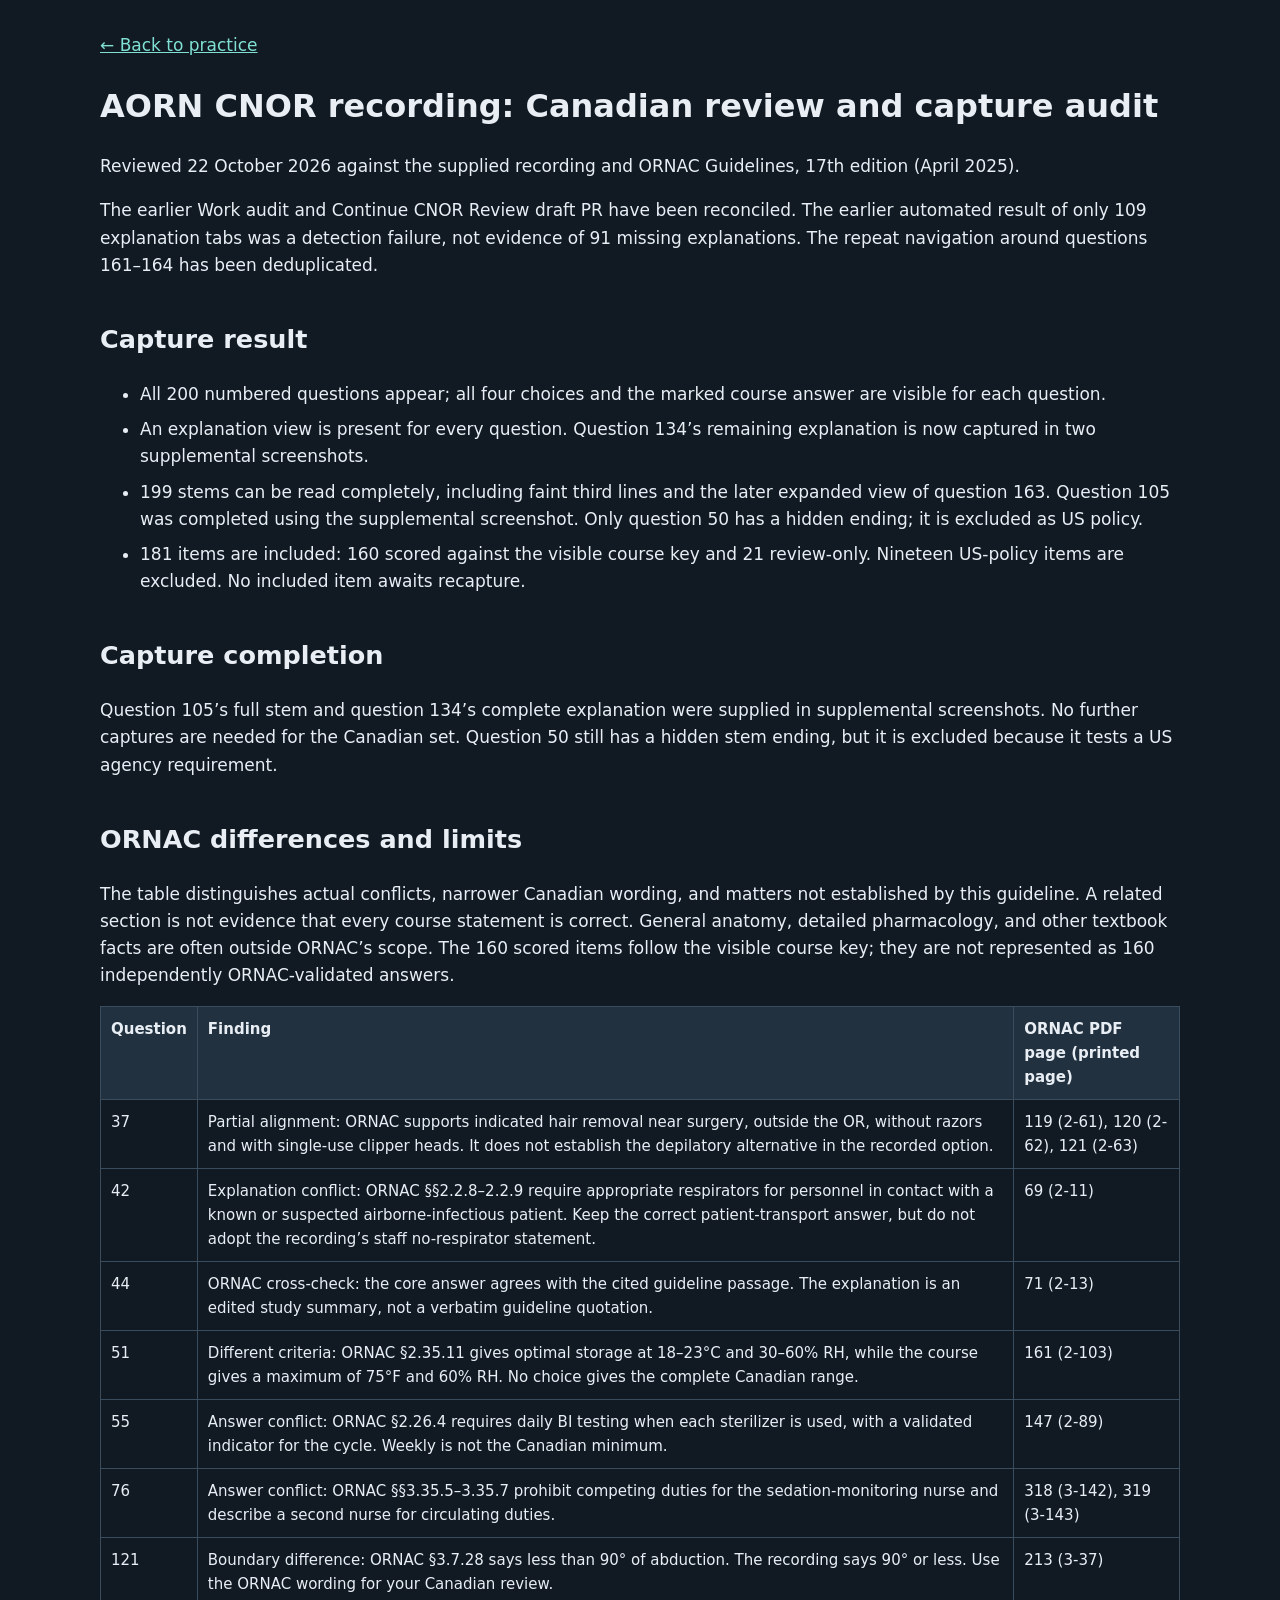
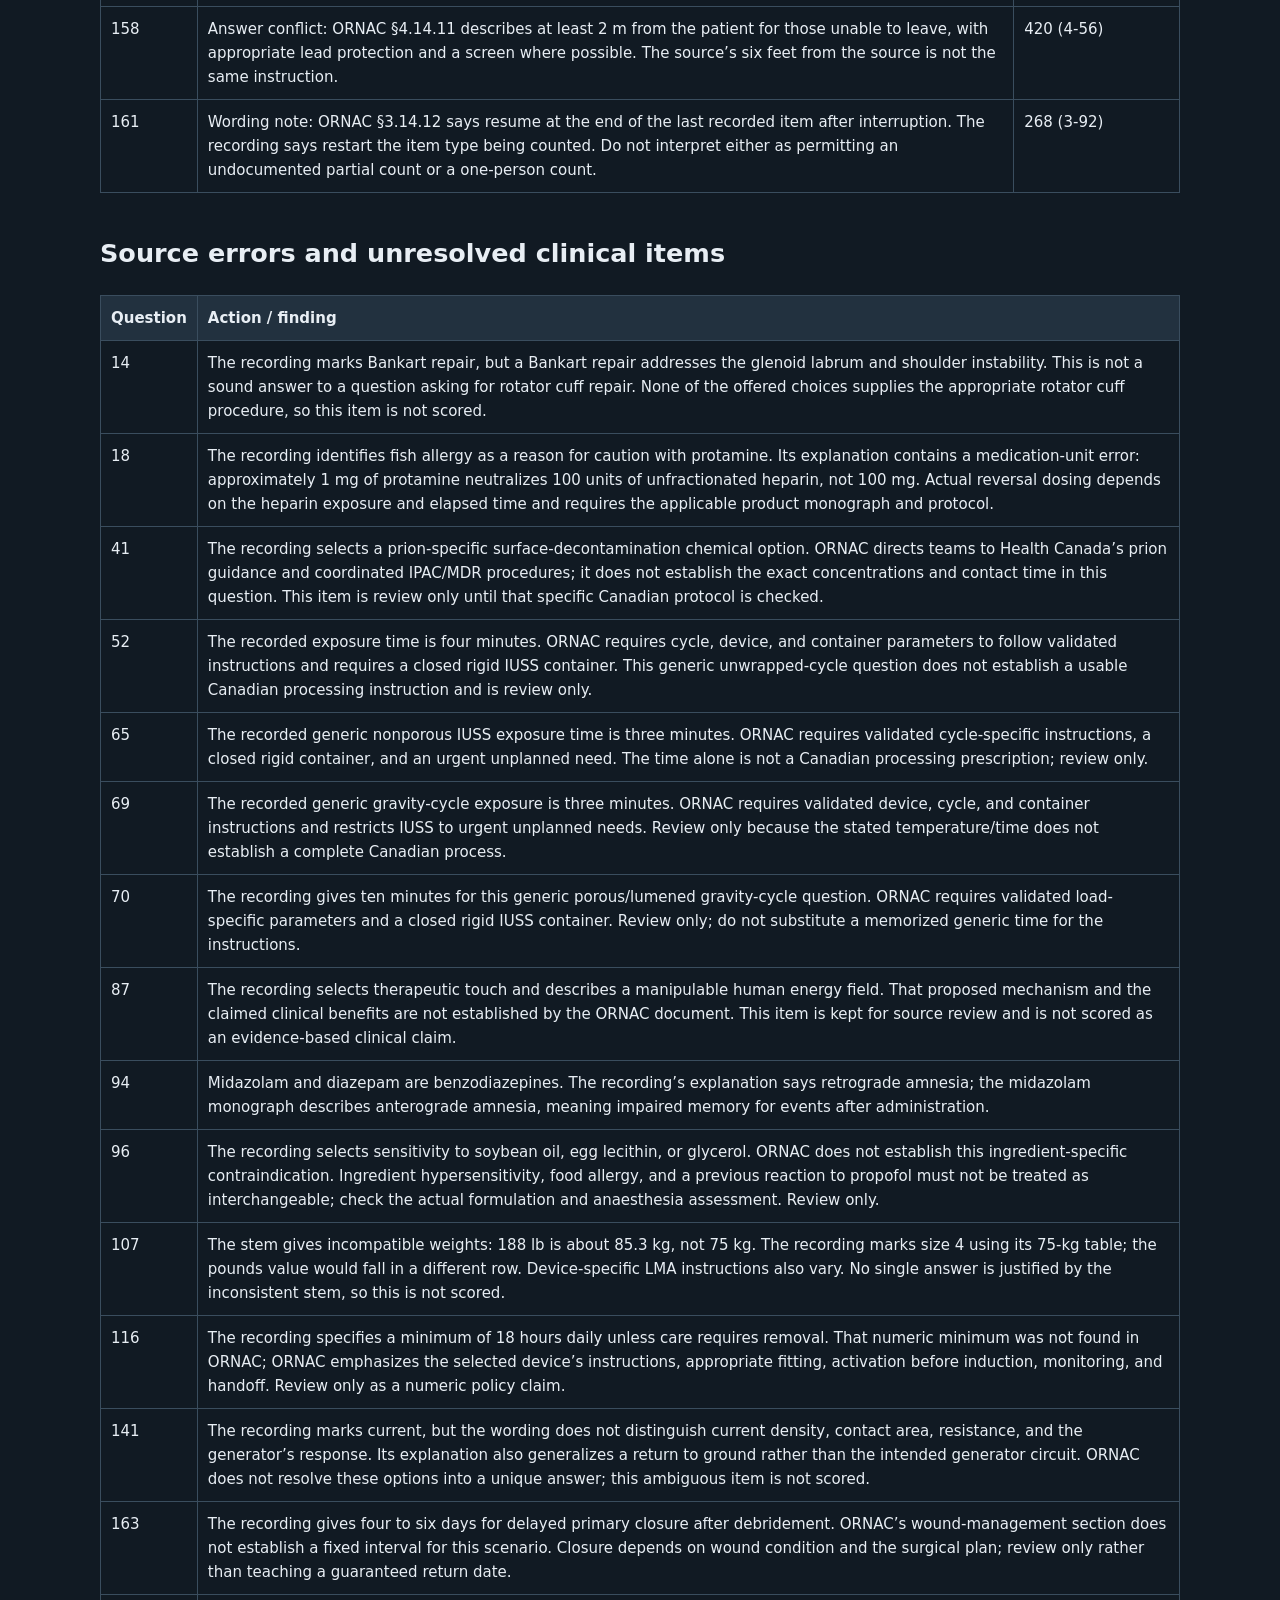
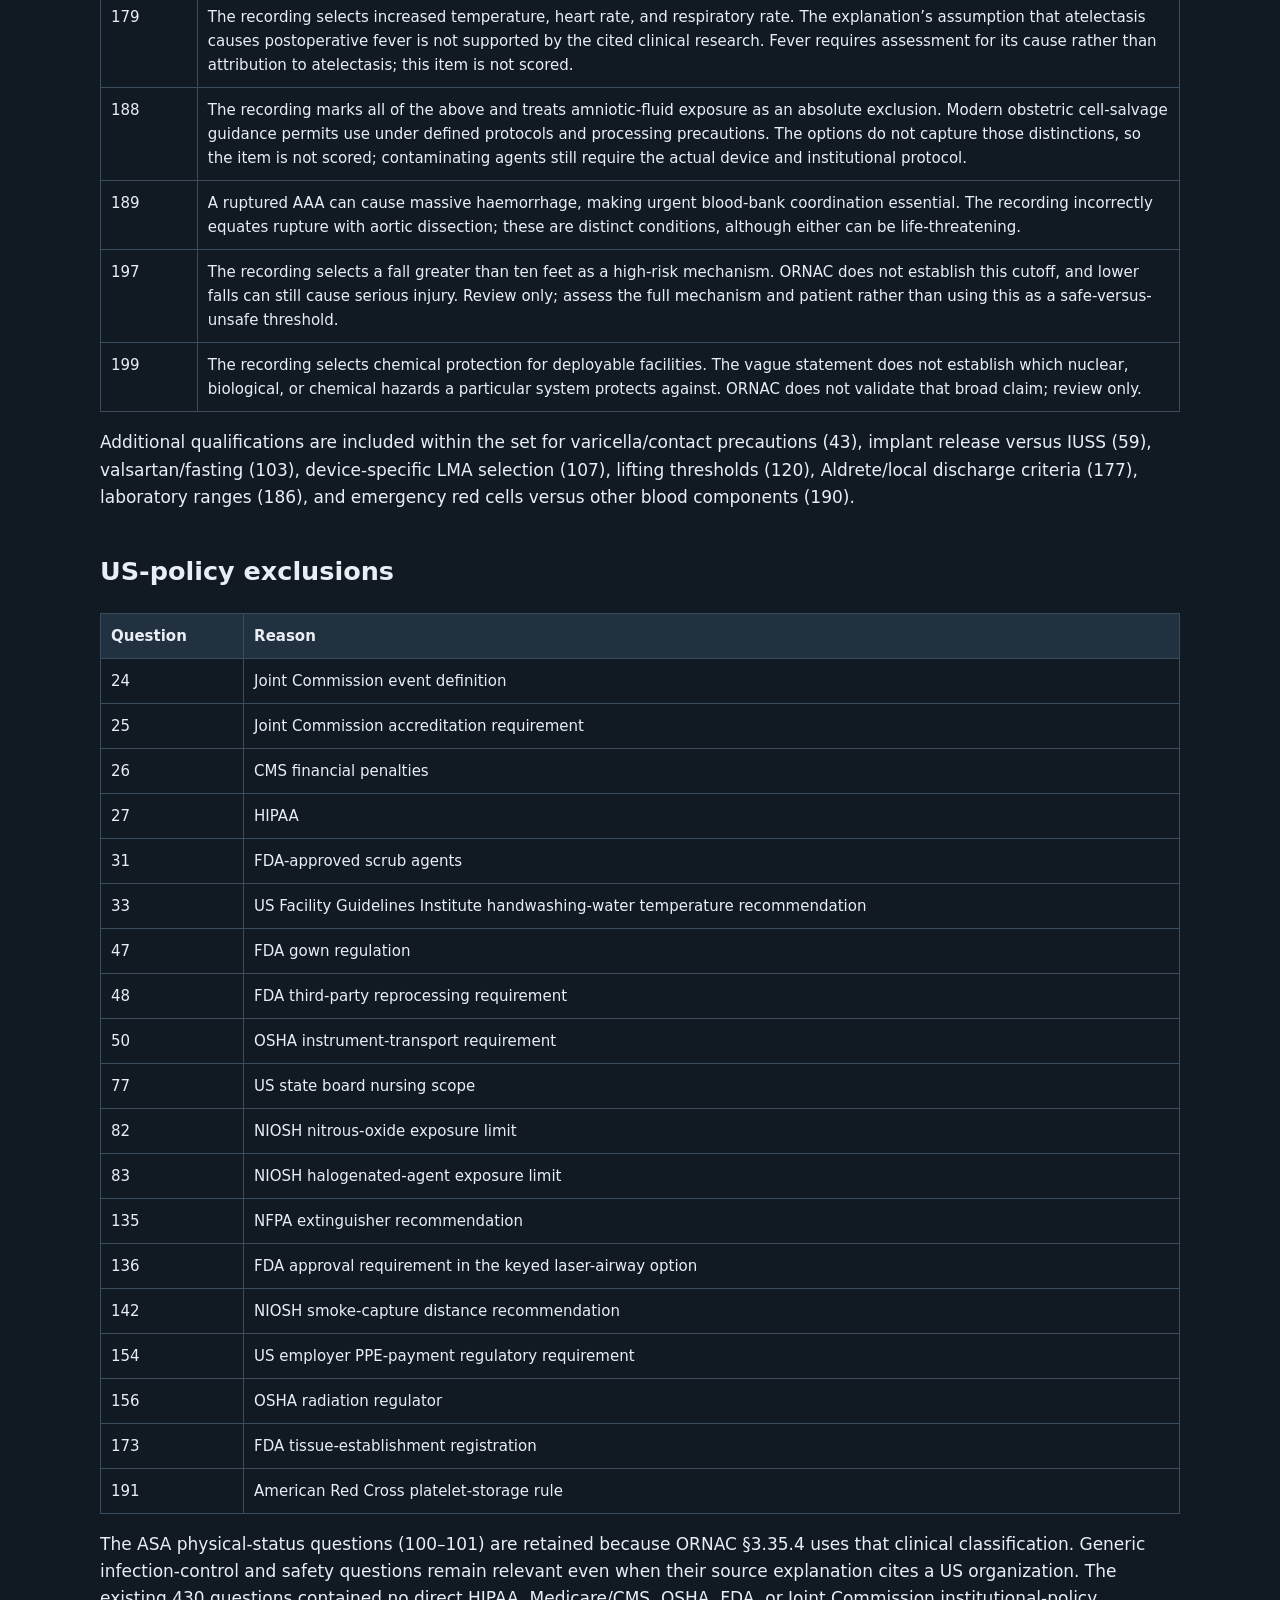
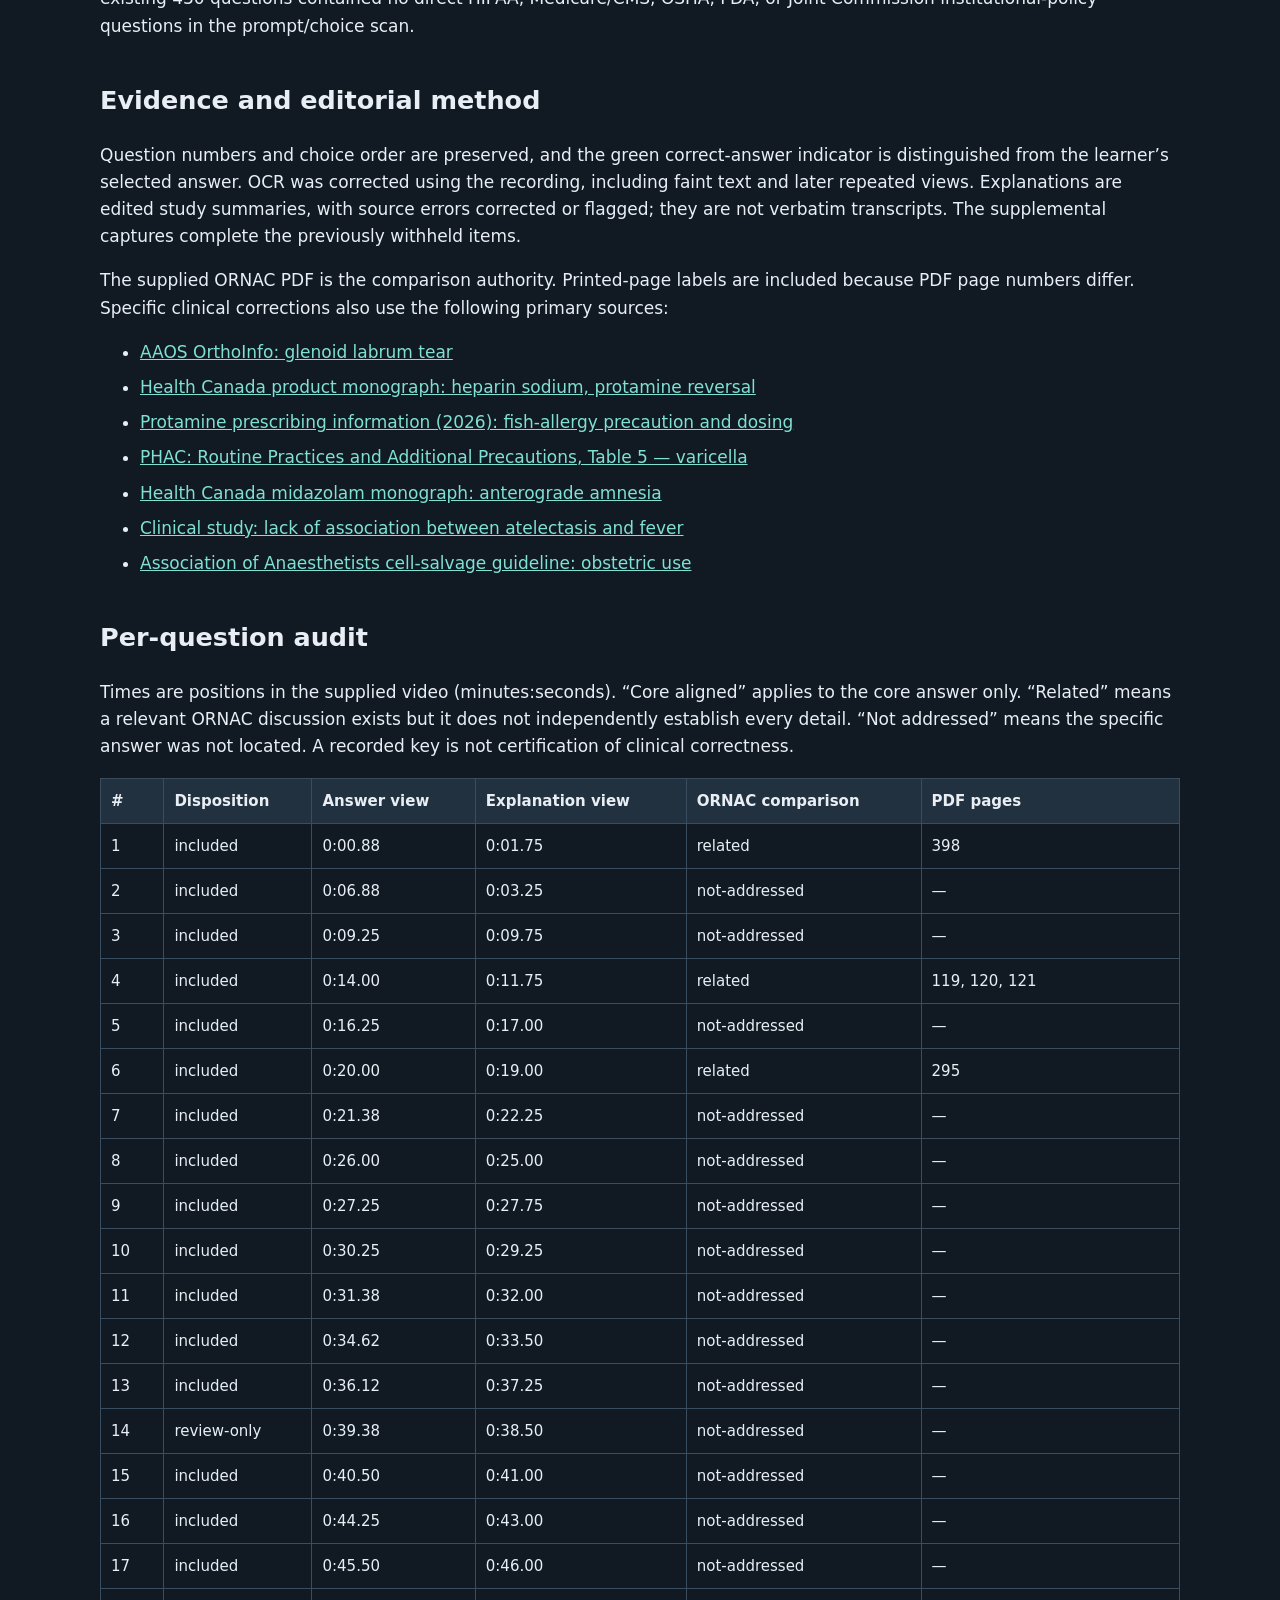
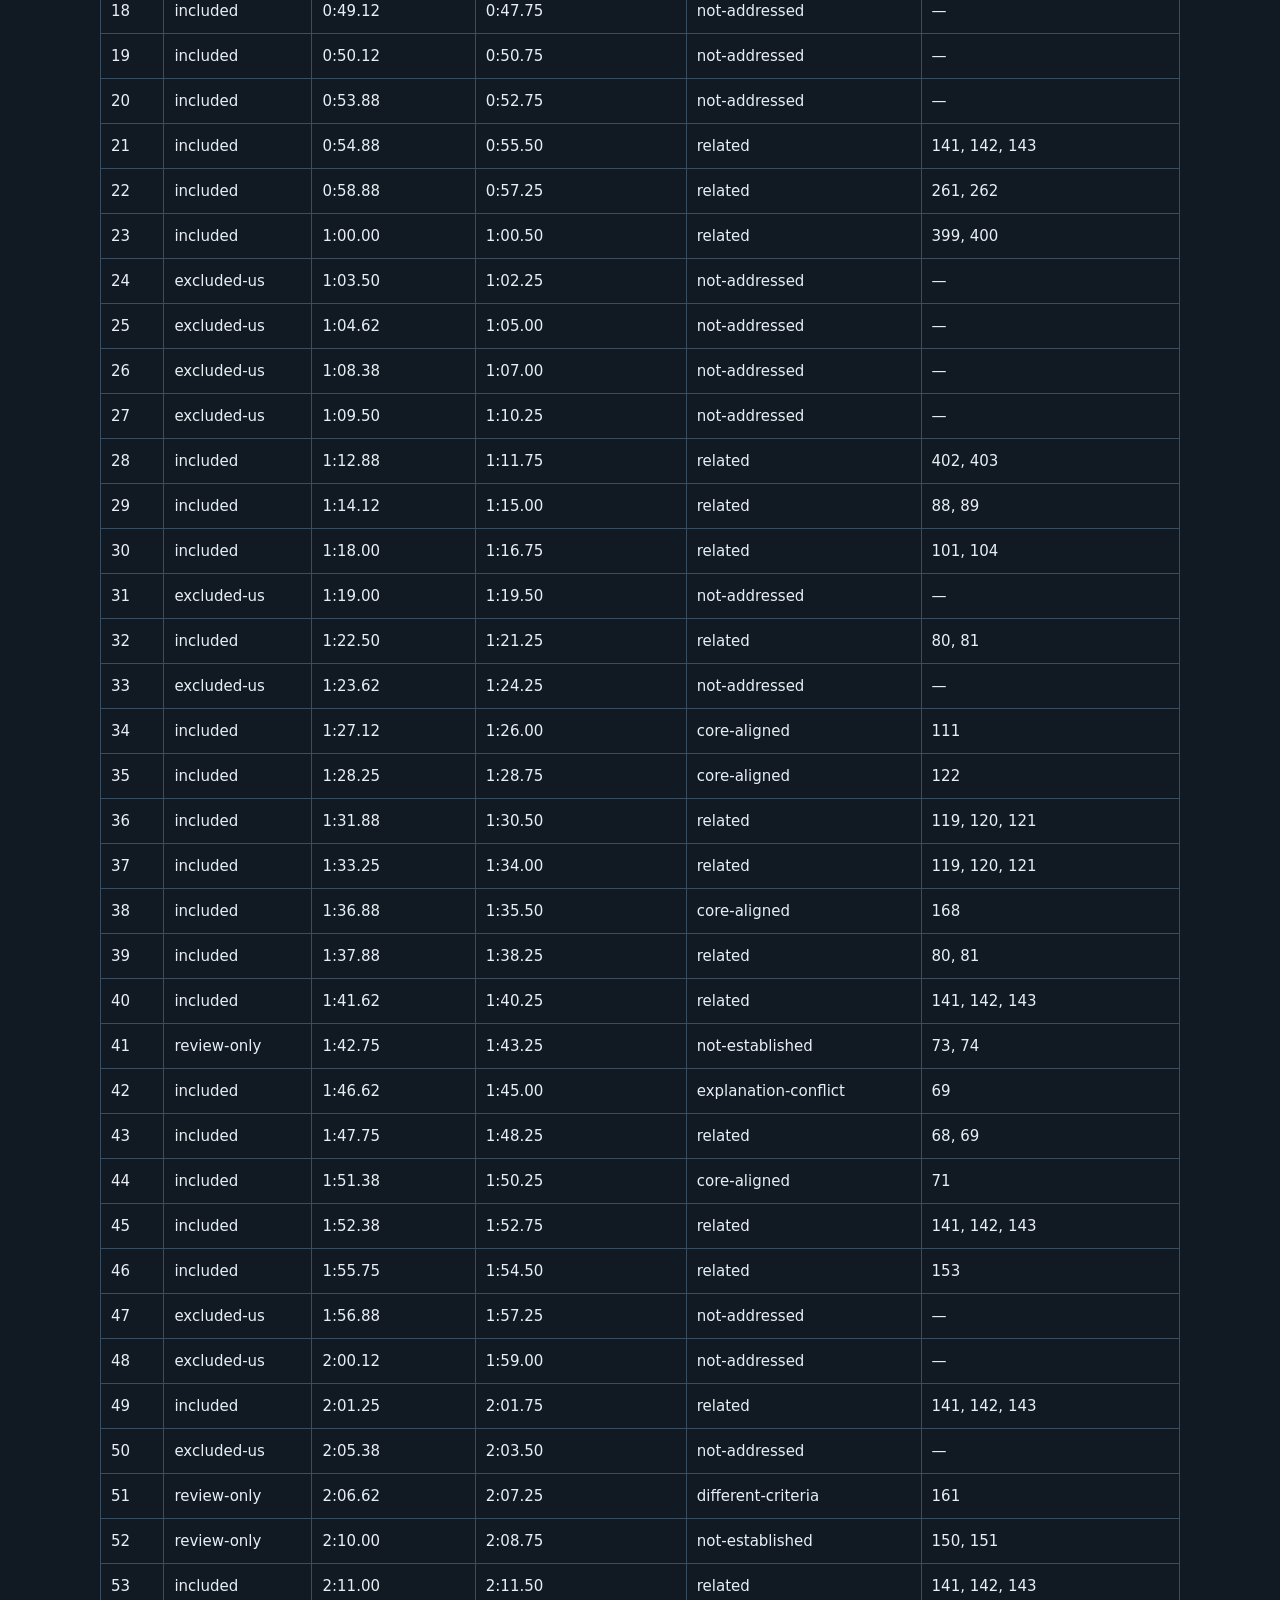
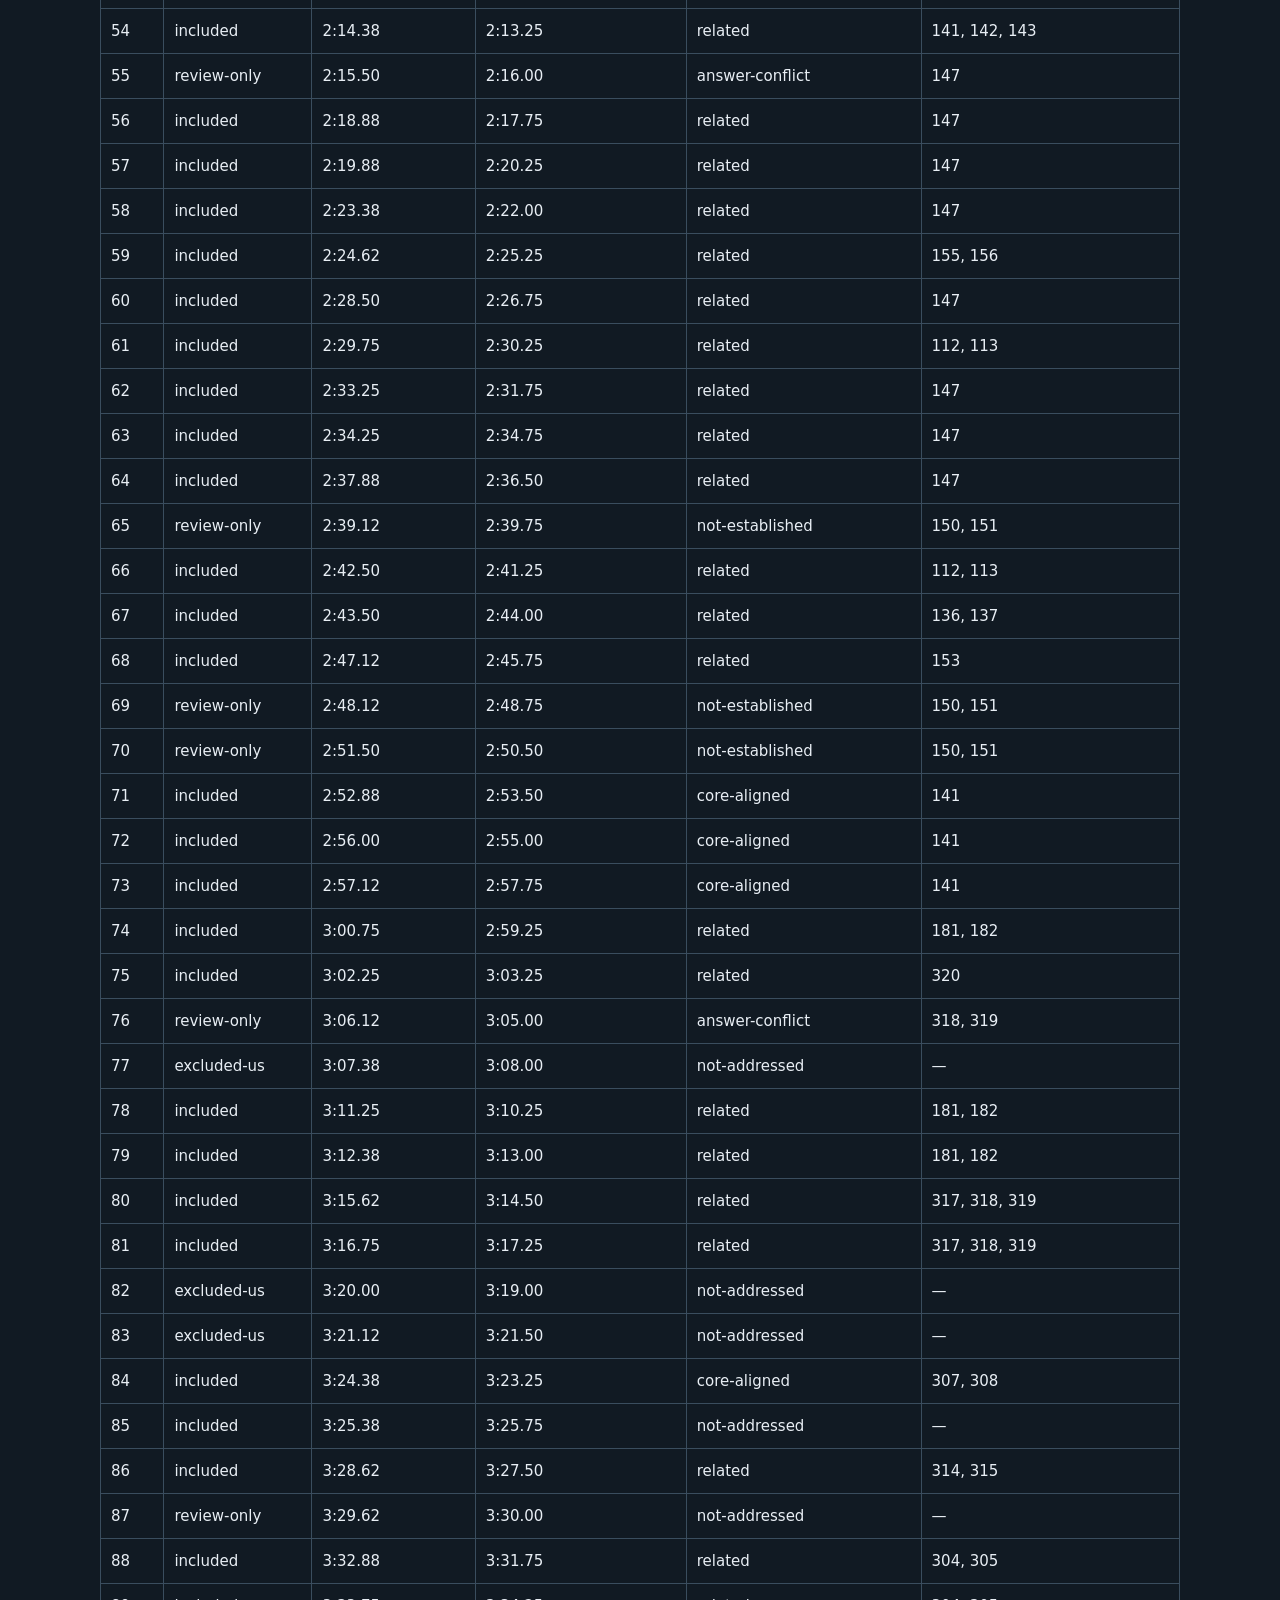
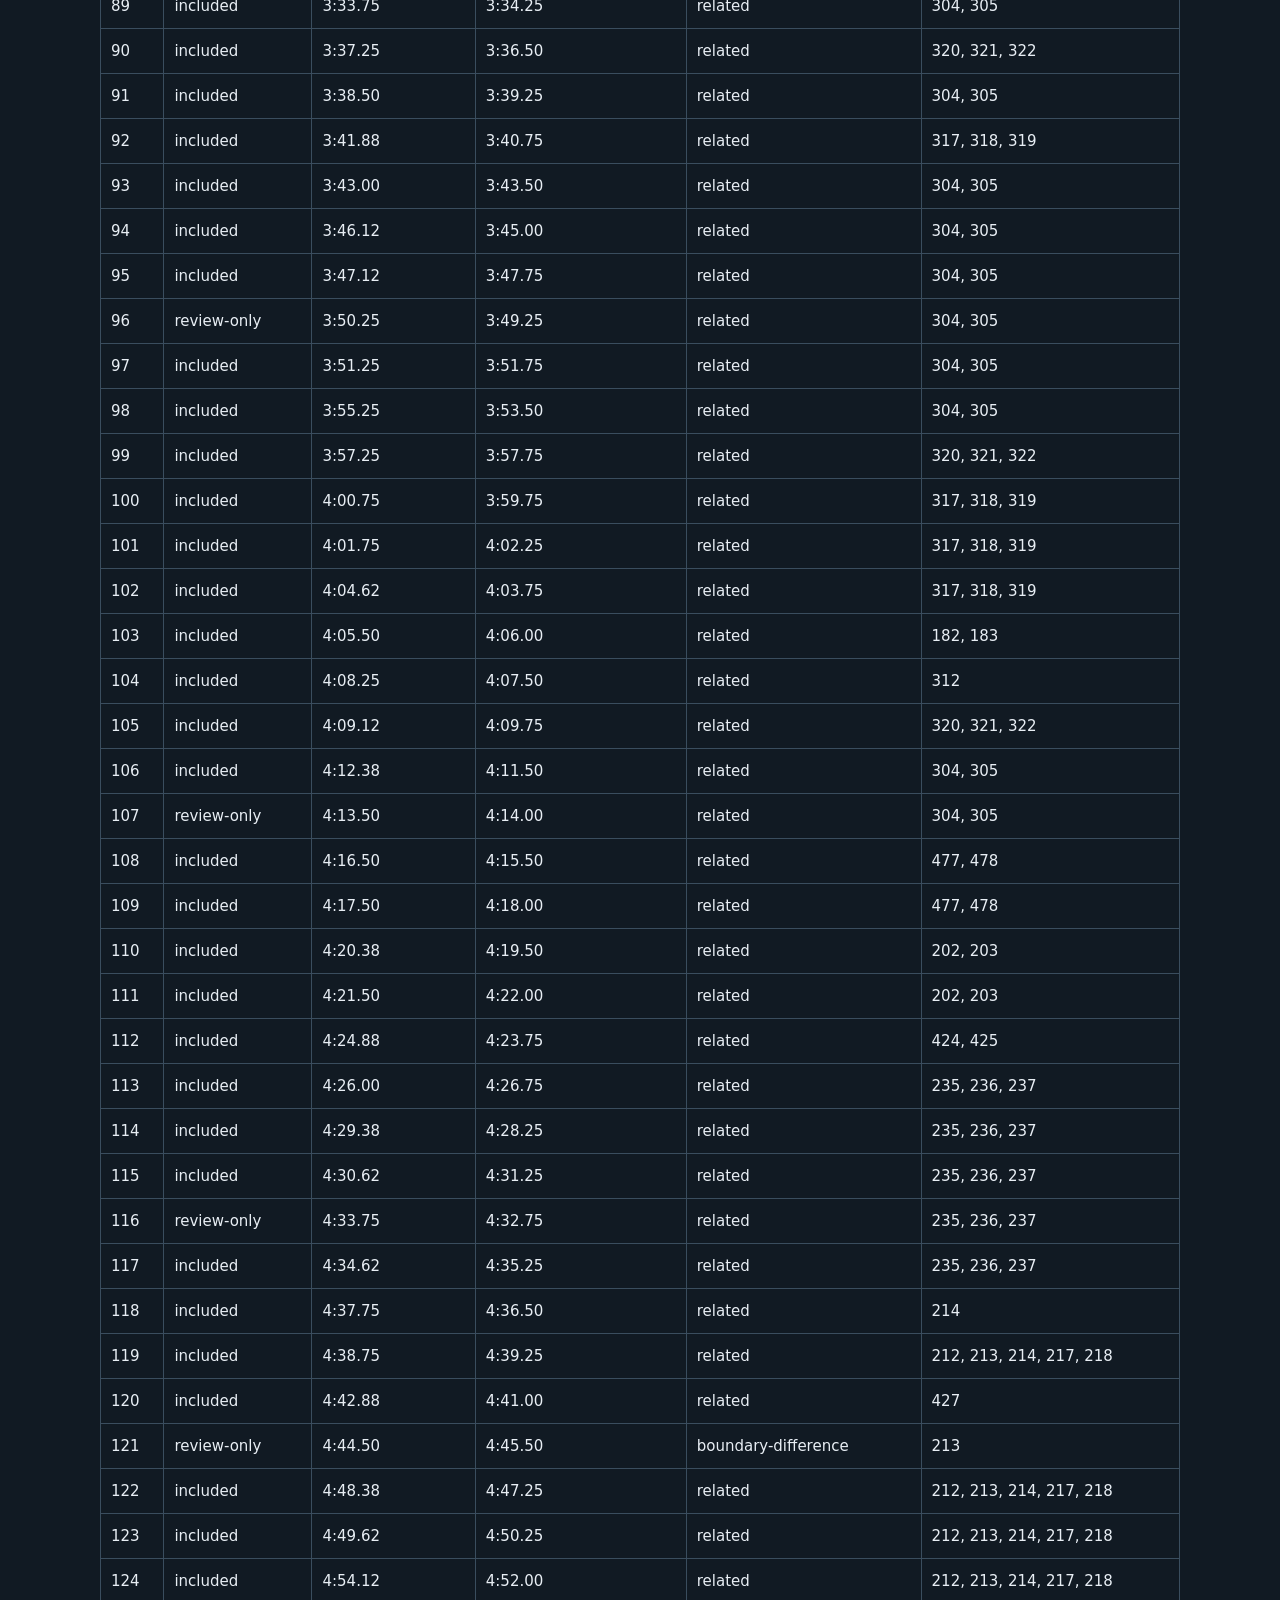
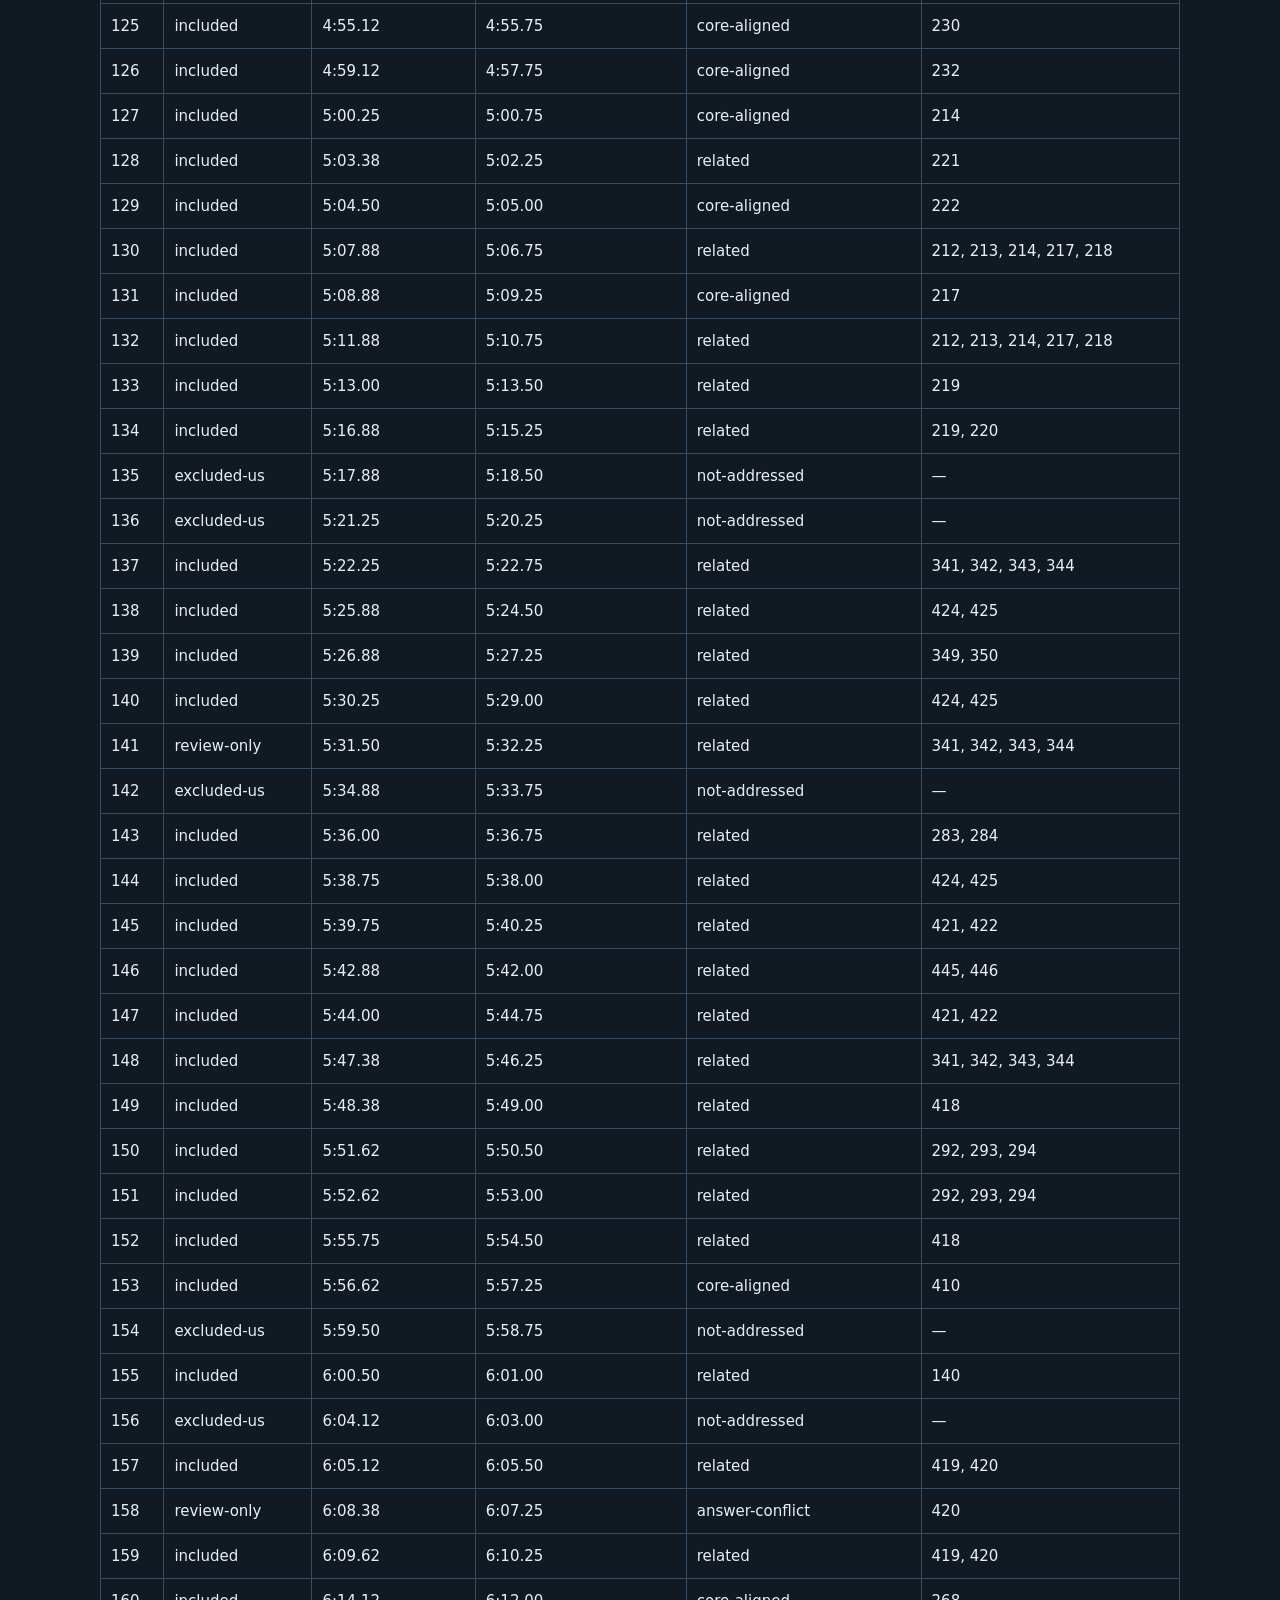
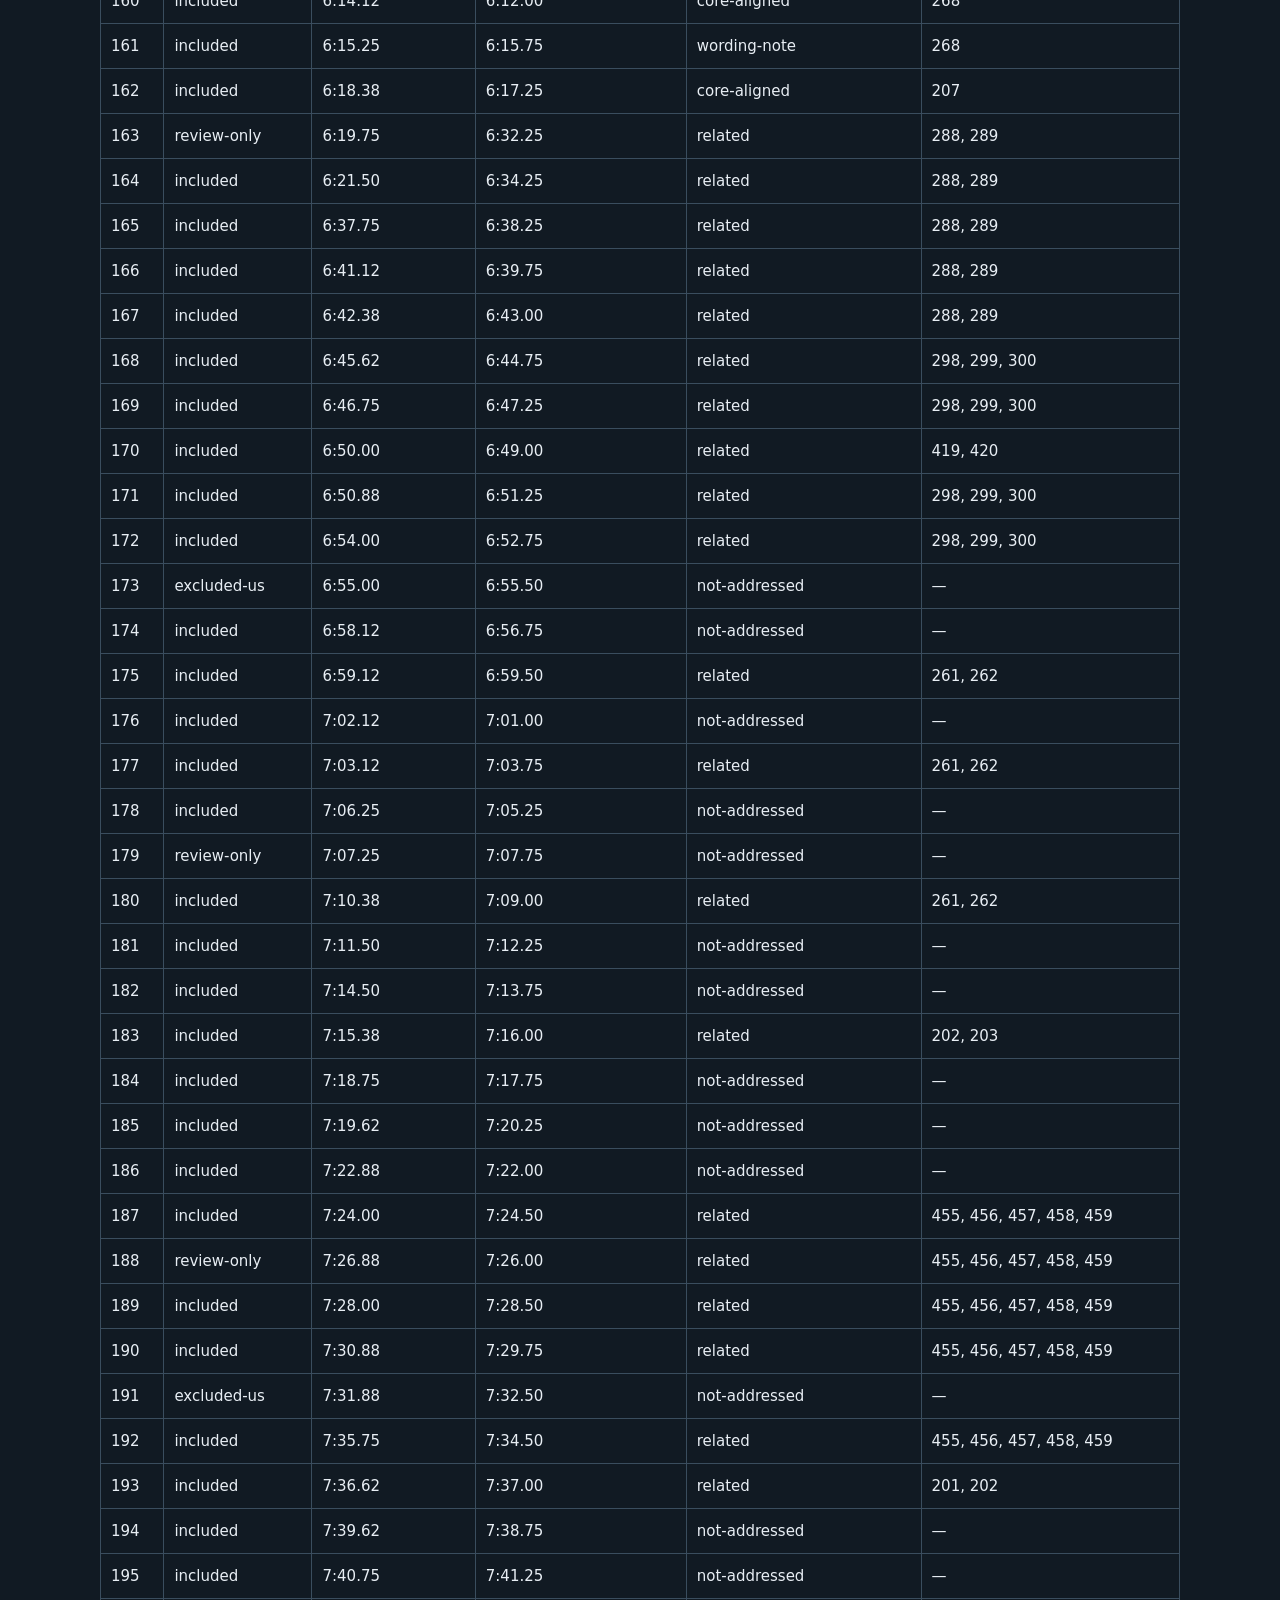
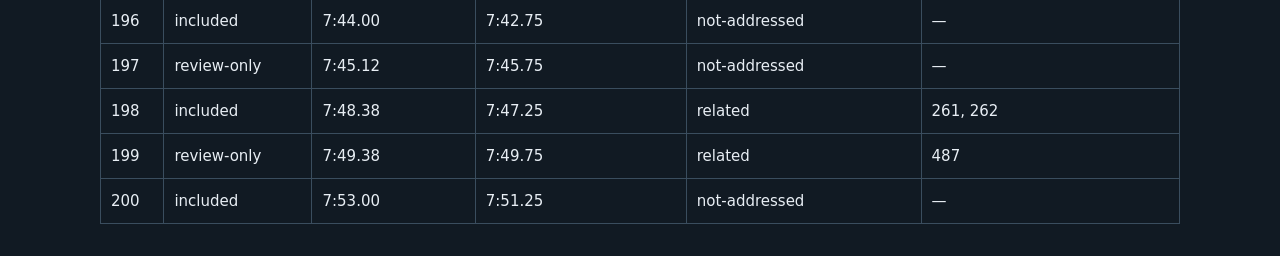
==== commit a04f412a: "Complete Q134 from supplemental captures and close Canadian-set capture audit" ====
--- a/aorn-review.html
+++ b/aorn-review.html
@@ -1 +1 @@
-<!doctype html><html lang="en"><meta charset="utf-8"><meta name="viewport" content="width=device-width,initial-scale=1"><title>AORN CNOR Canadian review audit</title><style>body{font:17px/1.6 system-ui,sans-serif;color:#e8eef4;background:#111a23;margin:0}main{max-width:1080px;margin:auto;padding:32px 22px}h1{font-size:2rem}h2{margin-top:2.5rem}a{color:#7fe0d3}table{border-collapse:collapse;width:100%;font-size:15px}td{border:1px solid #3a4d5e;padding:10px;vertical-align:top}tr:first-child{font-weight:700;background:#22313f}.table-wrap{overflow:auto}li{margin:.5rem 0}</style><main><a href="index.html">← Back to practice</a><h1>AORN CNOR recording: Canadian review and capture audit</h1><p>Reviewed 22 October 2026 against the supplied recording and ORNAC Guidelines, 17th edition (April 2025).</p><p>The earlier Work audit and Continue CNOR Review draft PR have been reconciled. The earlier automated result of only 109 explanation tabs was a detection failure, not evidence of 91 missing explanations. The repeat navigation around questions 161–164 has been deduplicated.</p><h2>Capture result</h2><ul><li>All 200 numbered questions appear; all four choices and the marked course answer are visible for each question.</li><li>An explanation view is present for every question. Question 134’s explanation continues below the recording.</li><li>199 stems can be read completely, including faint third lines and the later expanded view of question 163. Question 105 was completed using the supplemental screenshot. Only question 50 has a hidden ending; it is excluded as US policy.</li><li>180 items are included: 159 scored against the visible course key and 21 review-only. Nineteen US-policy items are excluded. Question 134 is withheld.</li></ul><h2>Recapture request</h2><div class="table-wrap"><table><tr><td>Question</td><td>What to capture</td></tr><tr><td>134</td><td>Open Explanation and scroll to capture everything below “7.11 Elevate the patient’s toes …”, through the end.</td></tr><tr><td>50</td><td>Hidden question ending also exists, but no recapture is needed for this Canadian set because the item tests a US agency requirement.</td></tr></table></div><p>Existing answer choices and keys do not need recapturing. If convenient, a still screenshot of each requested portion is enough.</p><h2>ORNAC differences and limits</h2><p>The table distinguishes actual conflicts, narrower Canadian wording, and matters not established by this guideline. A related section is not evidence that every course statement is correct. General anatomy, detailed pharmacology, and other textbook facts are often outside ORNAC’s scope. The 159 scored items follow the visible course key; they are not represented as 158 independently ORNAC-validated answers.</p><div class="table-wrap"><table><tr><td>Question</td><td>Finding</td><td>ORNAC PDF page (printed page)</td></tr><tr><td>37</td><td>Partial alignment: ORNAC supports indicated hair removal near surgery, outside the OR, without razors and with single-use clipper heads. It does not establish the depilatory alternative in the recorded option.</td><td>119 (2-61), 120 (2-62), 121 (2-63)</td></tr><tr><td>42</td><td>Explanation conflict: ORNAC §§2.2.8–2.2.9 require appropriate respirators for personnel in contact with a known or suspected airborne-infectious patient. Keep the correct patient-transport answer, but do not adopt the recording’s staff no-respirator statement.</td><td>69 (2-11)</td></tr><tr><td>44</td><td>ORNAC cross-check: the core answer agrees with the cited guideline passage. The explanation is an edited study summary, not a verbatim guideline quotation.</td><td>71 (2-13)</td></tr><tr><td>51</td><td>Different criteria: ORNAC §2.35.11 gives optimal storage at 18–23°C and 30–60% RH, while the course gives a maximum of 75°F and 60% RH. No choice gives the complete Canadian range.</td><td>161 (2-103)</td></tr><tr><td>55</td><td>Answer conflict: ORNAC §2.26.4 requires daily BI testing when each sterilizer is used, with a validated indicator for the cycle. Weekly is not the Canadian minimum.</td><td>147 (2-89)</td></tr><tr><td>76</td><td>Answer conflict: ORNAC §§3.35.5–3.35.7 prohibit competing duties for the sedation-monitoring nurse and describe a second nurse for circulating duties.</td><td>318 (3-142), 319 (3-143)</td></tr><tr><td>121</td><td>Boundary difference: ORNAC §3.7.28 says less than 90° of abduction. The recording says 90° or less. Use the ORNAC wording for your Canadian review.</td><td>213 (3-37)</td></tr><tr><td>158</td><td>Answer conflict: ORNAC §4.14.11 describes at least 2 m from the patient for those unable to leave, with appropriate lead protection and a screen where possible. The source’s six feet from the source is not the same instruction.</td><td>420 (4-56)</td></tr><tr><td>161</td><td>Wording note: ORNAC §3.14.12 says resume at the end of the last recorded item after interruption. The recording says restart the item type being counted. Do not interpret either as permitting an undocumented partial count or a one-person count.</td><td>268 (3-92)</td></tr></table></div><h2>Source errors and unresolved clinical items</h2><div class="table-wrap"><table><tr><td>Question</td><td>Action / finding</td></tr><tr><td>14</td><td>The recording marks Bankart repair, but a Bankart repair addresses the glenoid labrum and shoulder instability. This is not a sound answer to a question asking for rotator cuff repair. None of the offered choices supplies the appropriate rotator cuff procedure, so this item is not scored.</td></tr><tr><td>18</td><td>The recording identifies fish allergy as a reason for caution with protamine. Its explanation contains a medication-unit error: approximately 1 mg of protamine neutralizes 100 units of unfractionated heparin, not 100 mg. Actual reversal dosing depends on the heparin exposure and elapsed time and requires the applicable product monograph and protocol.</td></tr><tr><td>41</td><td>The recording selects a prion-specific surface-decontamination chemical option. ORNAC directs teams to Health Canada’s prion guidance and coordinated IPAC/MDR procedures; it does not establish the exact concentrations and contact time in this question. This item is review only until that specific Canadian protocol is checked.</td></tr><tr><td>52</td><td>The recorded exposure time is four minutes. ORNAC requires cycle, device, and container parameters to follow validated instructions and requires a closed rigid IUSS container. This generic unwrapped-cycle question does not establish a usable Canadian processing instruction and is review only.</td></tr><tr><td>65</td><td>The recorded generic nonporous IUSS exposure time is three minutes. ORNAC requires validated cycle-specific instructions, a closed rigid container, and an urgent unplanned need. The time alone is not a Canadian processing prescription; review only.</td></tr><tr><td>69</td><td>The recorded generic gravity-cycle exposure is three minutes. ORNAC requires validated device, cycle, and container instructions and restricts IUSS to urgent unplanned needs. Review only because the stated temperature/time does not establish a complete Canadian process.</td></tr><tr><td>70</td><td>The recording gives ten minutes for this generic porous/lumened gravity-cycle question. ORNAC requires validated load-specific parameters and a closed rigid IUSS container. Review only; do not substitute a memorized generic time for the instructions.</td></tr><tr><td>87</td><td>The recording selects therapeutic touch and describes a manipulable human energy field. That proposed mechanism and the claimed clinical benefits are not established by the ORNAC document. This item is kept for source review and is not scored as an evidence-based clinical claim.</td></tr><tr><td>94</td><td>Midazolam and diazepam are benzodiazepines. The recording’s explanation says retrograde amnesia; the midazolam monograph describes anterograde amnesia, meaning impaired memory for events after administration.</td></tr><tr><td>96</td><td>The recording selects sensitivity to soybean oil, egg lecithin, or glycerol. ORNAC does not establish this ingredient-specific contraindication. Ingredient hypersensitivity, food allergy, and a previous reaction to propofol must not be treated as interchangeable; check the actual formulation and anaesthesia assessment. Review only.</td></tr><tr><td>107</td><td>The stem gives incompatible weights: 188 lb is about 85.3 kg, not 75 kg. The recording marks size 4 using its 75-kg table; the pounds value would fall in a different row. Device-specific LMA instructions also vary. No single answer is justified by the inconsistent stem, so this is not scored.</td></tr><tr><td>116</td><td>The recording specifies a minimum of 18 hours daily unless care requires removal. That numeric minimum was not found in ORNAC; ORNAC emphasizes the selected device’s instructions, appropriate fitting, activation before induction, monitoring, and handoff. Review only as a numeric policy claim.</td></tr><tr><td>141</td><td>The recording marks current, but the wording does not distinguish current density, contact area, resistance, and the generator’s response. Its explanation also generalizes a return to ground rather than the intended generator circuit. ORNAC does not resolve these options into a unique answer; this ambiguous item is not scored.</td></tr><tr><td>163</td><td>The recording gives four to six days for delayed primary closure after debridement. ORNAC’s wound-management section does not establish a fixed interval for this scenario. Closure depends on wound condition and the surgical plan; review only rather than teaching a guaranteed return date.</td></tr><tr><td>179</td><td>The recording selects increased temperature, heart rate, and respiratory rate. The explanation’s assumption that atelectasis causes postoperative fever is not supported by the cited clinical research. Fever requires assessment for its cause rather than attribution to atelectasis; this item is not scored.</td></tr><tr><td>188</td><td>The recording marks all of the above and treats amniotic-fluid exposure as an absolute exclusion. Modern obstetric cell-salvage guidance permits use under defined protocols and processing precautions. The options do not capture those distinctions, so the item is not scored; contaminating agents still require the actual device and institutional protocol.</td></tr><tr><td>189</td><td>A ruptured AAA can cause massive haemorrhage, making urgent blood-bank coordination essential. The recording incorrectly equates rupture with aortic dissection; these are distinct conditions, although either can be life-threatening.</td></tr><tr><td>197</td><td>The recording selects a fall greater than ten feet as a high-risk mechanism. ORNAC does not establish this cutoff, and lower falls can still cause serious injury. Review only; assess the full mechanism and patient rather than using this as a safe-versus-unsafe threshold.</td></tr><tr><td>199</td><td>The recording selects chemical protection for deployable facilities. The vague statement does not establish which nuclear, biological, or chemical hazards a particular system protects against. ORNAC does not validate that broad claim; review only.</td></tr></table></div><p>Additional qualifications are included within the set for varicella/contact precautions (43), implant release versus IUSS (59), valsartan/fasting (103), device-specific LMA selection (107), lifting thresholds (120), Aldrete/local discharge criteria (177), laboratory ranges (186), and emergency red cells versus other blood components (190).</p><h2>US-policy exclusions</h2><div class="table-wrap"><table><tr><td>Question</td><td>Reason</td></tr><tr><td>24</td><td>Joint Commission event definition</td></tr><tr><td>25</td><td>Joint Commission accreditation requirement</td></tr><tr><td>26</td><td>CMS financial penalties</td></tr><tr><td>27</td><td>HIPAA</td></tr><tr><td>31</td><td>FDA-approved scrub agents</td></tr><tr><td>33</td><td>US Facility Guidelines Institute handwashing-water temperature recommendation</td></tr><tr><td>47</td><td>FDA gown regulation</td></tr><tr><td>48</td><td>FDA third-party reprocessing requirement</td></tr><tr><td>50</td><td>OSHA instrument-transport requirement</td></tr><tr><td>77</td><td>US state board nursing scope</td></tr><tr><td>82</td><td>NIOSH nitrous-oxide exposure limit</td></tr><tr><td>83</td><td>NIOSH halogenated-agent exposure limit</td></tr><tr><td>135</td><td>NFPA extinguisher recommendation</td></tr><tr><td>136</td><td>FDA approval requirement in the keyed laser-airway option</td></tr><tr><td>142</td><td>NIOSH smoke-capture distance recommendation</td></tr><tr><td>154</td><td>US employer PPE-payment regulatory requirement</td></tr><tr><td>156</td><td>OSHA radiation regulator</td></tr><tr><td>173</td><td>FDA tissue-establishment registration</td></tr><tr><td>191</td><td>American Red Cross platelet-storage rule</td></tr></table></div><p>The ASA physical-status questions (100–101) are retained because ORNAC §3.35.4 uses that clinical classification. Generic infection-control and safety questions remain relevant even when their source explanation cites a US organization. The existing 430 questions contained no direct HIPAA, Medicare/CMS, OSHA, FDA, or Joint Commission institutional-policy questions in the prompt/choice scan.</p><h2>Evidence and editorial method</h2><p>Question numbers and choice order are preserved, and the green correct-answer indicator is distinguished from the learner’s selected answer. OCR was corrected using the recording, including faint text and later repeated views. Explanations are edited study summaries, with source errors corrected or flagged; they are not verbatim transcripts. No missing text is invented for the withheld item.</p><p>The supplied ORNAC PDF is the comparison authority. Printed-page labels are included because PDF page numbers differ. Specific clinical corrections also use the following primary sources:</p><ul><li><a href="https://www.orthoinfo.org/diseases--conditions/shoulder-joint-tear-glenoid-labrum-tear/" target="_blank" rel="noopener">AAOS OrthoInfo: glenoid labrum tear</a></li><li><a href="https://pdf.hres.ca/dpd_pm/00068366.PDF" target="_blank" rel="noopener">Health Canada product monograph: heparin sodium, protamine reversal</a></li><li><a href="https://pdf.hres.ca/dpd_pm/00083834.PDF" target="_blank" rel="noopener">Protamine prescribing information (2026): fish-allergy precaution and dosing</a></li><li><a href="https://www.canada.ca/en/public-health/services/publications/diseases-conditions/routine-practices-precautions-healthcare-associated-infections/part-c.html" target="_blank" rel="noopener">PHAC: Routine Practices and Additional Precautions, Table 5 — varicella</a></li><li><a href="https://pdf.hres.ca/dpd_pm/00069010.PDF" target="_blank" rel="noopener">Health Canada midazolam monograph: anterograde amnesia</a></li><li><a href="https://pubmed.ncbi.nlm.nih.gov/7813318/" target="_blank" rel="noopener">Clinical study: lack of association between atelectasis and fever</a></li><li><a href="https://associationofanaesthetists-publications.onlinelibrary.wiley.com/doi/10.1111/anae.14331" target="_blank" rel="noopener">Association of Anaesthetists cell-salvage guideline: obstetric use</a></li></ul><h2>Per-question audit</h2><p>Times are positions in the supplied video (minutes:seconds). “Core aligned” applies to the core answer only. “Related” means a relevant ORNAC discussion exists but it does not independently establish every detail. “Not addressed” means the specific answer was not located. A recorded key is not certification of clinical correctness.</p><div class="table-wrap"><table><tr><td>#</td><td>Disposition</td><td>Answer view</td><td>Explanation view</td><td>ORNAC comparison</td><td>PDF pages</td></tr><tr><td>1</td><td>included</td><td>0:00.88</td><td>0:01.75</td><td>related</td><td>398</td></tr><tr><td>2</td><td>included</td><td>0:06.88</td><td>0:03.25</td><td>not-addressed</td><td>—</td></tr><tr><td>3</td><td>included</td><td>0:09.25</td><td>0:09.75</td><td>not-addressed</td><td>—</td></tr><tr><td>4</td><td>included</td><td>0:14.00</td><td>0:11.75</td><td>related</td><td>119, 120, 121</td></tr><tr><td>5</td><td>included</td><td>0:16.25</td><td>0:17.00</td><td>not-addressed</td><td>—</td></tr><tr><td>6</td><td>included</td><td>0:20.00</td><td>0:19.00</td><td>related</td><td>295</td></tr><tr><td>7</td><td>included</td><td>0:21.38</td><td>0:22.25</td><td>not-addressed</td><td>—</td></tr><tr><td>8</td><td>included</td><td>0:26.00</td><td>0:25.00</td><td>not-addressed</td><td>—</td></tr><tr><td>9</td><td>included</td><td>0:27.25</td><td>0:27.75</td><td>not-addressed</td><td>—</td></tr><tr><td>10</td><td>included</td><td>0:30.25</td><td>0:29.25</td><td>not-addressed</td><td>—</td></tr><tr><td>11</td><td>included</td><td>0:31.38</td><td>0:32.00</td><td>not-addressed</td><td>—</td></tr><tr><td>12</td><td>included</td><td>0:34.62</td><td>0:33.50</td><td>not-addressed</td><td>—</td></tr><tr><td>13</td><td>included</td><td>0:36.12</td><td>0:37.25</td><td>not-addressed</td><td>—</td></tr><tr><td>14</td><td>review-only</td><td>0:39.38</td><td>0:38.50</td><td>not-addressed</td><td>—</td></tr><tr><td>15</td><td>included</td><td>0:40.50</td><td>0:41.00</td><td>not-addressed</td><td>—</td></tr><tr><td>16</td><td>included</td><td>0:44.25</td><td>0:43.00</td><td>not-addressed</td><td>—</td></tr><tr><td>17</td><td>included</td><td>0:45.50</td><td>0:46.00</td><td>not-addressed</td><td>—</td></tr><tr><td>18</td><td>included</td><td>0:49.12</td><td>0:47.75</td><td>not-addressed</td><td>—</td></tr><tr><td>19</td><td>included</td><td>0:50.12</td><td>0:50.75</td><td>not-addressed</td><td>—</td></tr><tr><td>20</td><td>included</td><td>0:53.88</td><td>0:52.75</td><td>not-addressed</td><td>—</td></tr><tr><td>21</td><td>included</td><td>0:54.88</td><td>0:55.50</td><td>related</td><td>141, 142, 143</td></tr><tr><td>22</td><td>included</td><td>0:58.88</td><td>0:57.25</td><td>related</td><td>261, 262</td></tr><tr><td>23</td><td>included</td><td>1:00.00</td><td>1:00.50</td><td>related</td><td>399, 400</td></tr><tr><td>24</td><td>excluded-us</td><td>1:03.50</td><td>1:02.25</td><td>not-addressed</td><td>—</td></tr><tr><td>25</td><td>excluded-us</td><td>1:04.62</td><td>1:05.00</td><td>not-addressed</td><td>—</td></tr><tr><td>26</td><td>excluded-us</td><td>1:08.38</td><td>1:07.00</td><td>not-addressed</td><td>—</td></tr><tr><td>27</td><td>excluded-us</td><td>1:09.50</td><td>1:10.25</td><td>not-addressed</td><td>—</td></tr><tr><td>28</td><td>included</td><td>1:12.88</td><td>1:11.75</td><td>related</td><td>402, 403</td></tr><tr><td>29</td><td>included</td><td>1:14.12</td><td>1:15.00</td><td>related</td><td>88, 89</td></tr><tr><td>30</td><td>included</td><td>1:18.00</td><td>1:16.75</td><td>related</td><td>101, 104</td></tr><tr><td>31</td><td>excluded-us</td><td>1:19.00</td><td>1:19.50</td><td>not-addressed</td><td>—</td></tr><tr><td>32</td><td>included</td><td>1:22.50</td><td>1:21.25</td><td>related</td><td>80, 81</td></tr><tr><td>33</td><td>excluded-us</td><td>1:23.62</td><td>1:24.25</td><td>not-addressed</td><td>—</td></tr><tr><td>34</td><td>included</td><td>1:27.12</td><td>1:26.00</td><td>core-aligned</td><td>111</td></tr><tr><td>35</td><td>included</td><td>1:28.25</td><td>1:28.75</td><td>core-aligned</td><td>122</td></tr><tr><td>36</td><td>included</td><td>1:31.88</td><td>1:30.50</td><td>related</td><td>119, 120, 121</td></tr><tr><td>37</td><td>included</td><td>1:33.25</td><td>1:34.00</td><td>related</td><td>119, 120, 121</td></tr><tr><td>38</td><td>included</td><td>1:36.88</td><td>1:35.50</td><td>core-aligned</td><td>168</td></tr><tr><td>39</td><td>included</td><td>1:37.88</td><td>1:38.25</td><td>related</td><td>80, 81</td></tr><tr><td>40</td><td>included</td><td>1:41.62</td><td>1:40.25</td><td>related</td><td>141, 142, 143</td></tr><tr><td>41</td><td>review-only</td><td>1:42.75</td><td>1:43.25</td><td>not-established</td><td>73, 74</td></tr><tr><td>42</td><td>included</td><td>1:46.62</td><td>1:45.00</td><td>explanation-conflict</td><td>69</td></tr><tr><td>43</td><td>included</td><td>1:47.75</td><td>1:48.25</td><td>related</td><td>68, 69</td></tr><tr><td>44</td><td>included</td><td>1:51.38</td><td>1:50.25</td><td>core-aligned</td><td>71</td></tr><tr><td>45</td><td>included</td><td>1:52.38</td><td>1:52.75</td><td>related</td><td>141, 142, 143</td></tr><tr><td>46</td><td>included</td><td>1:55.75</td><td>1:54.50</td><td>related</td><td>153</td></tr><tr><td>47</td><td>excluded-us</td><td>1:56.88</td><td>1:57.25</td><td>not-addressed</td><td>—</td></tr><tr><td>48</td><td>excluded-us</td><td>2:00.12</td><td>1:59.00</td><td>not-addressed</td><td>—</td></tr><tr><td>49</td><td>included</td><td>2:01.25</td><td>2:01.75</td><td>related</td><td>141, 142, 143</td></tr><tr><td>50</td><td>excluded-us</td><td>2:05.38</td><td>2:03.50</td><td>not-addressed</td><td>—</td></tr><tr><td>51</td><td>review-only</td><td>2:06.62</td><td>2:07.25</td><td>different-criteria</td><td>161</td></tr><tr><td>52</td><td>review-only</td><td>2:10.00</td><td>2:08.75</td><td>not-established</td><td>150, 151</td></tr><tr><td>53</td><td>included</td><td>2:11.00</td><td>2:11.50</td><td>related</td><td>141, 142, 143</td></tr><tr><td>54</td><td>included</td><td>2:14.38</td><td>2:13.25</td><td>related</td><td>141, 142, 143</td></tr><tr><td>55</td><td>review-only</td><td>2:15.50</td><td>2:16.00</td><td>answer-conflict</td><td>147</td></tr><tr><td>56</td><td>included</td><td>2:18.88</td><td>2:17.75</td><td>related</td><td>147</td></tr><tr><td>57</td><td>included</td><td>2:19.88</td><td>2:20.25</td><td>related</td><td>147</td></tr><tr><td>58</td><td>included</td><td>2:23.38</td><td>2:22.00</td><td>related</td><td>147</td></tr><tr><td>59</td><td>included</td><td>2:24.62</td><td>2:25.25</td><td>related</td><td>155, 156</td></tr><tr><td>60</td><td>included</td><td>2:28.50</td><td>2:26.75</td><td>related</td><td>147</td></tr><tr><td>61</td><td>included</td><td>2:29.75</td><td>2:30.25</td><td>related</td><td>112, 113</td></tr><tr><td>62</td><td>included</td><td>2:33.25</td><td>2:31.75</td><td>related</td><td>147</td></tr><tr><td>63</td><td>included</td><td>2:34.25</td><td>2:34.75</td><td>related</td><td>147</td></tr><tr><td>64</td><td>included</td><td>2:37.88</td><td>2:36.50</td><td>related</td><td>147</td></tr><tr><td>65</td><td>review-only</td><td>2:39.12</td><td>2:39.75</td><td>not-established</td><td>150, 151</td></tr><tr><td>66</td><td>included</td><td>2:42.50</td><td>2:41.25</td><td>related</td><td>112, 113</td></tr><tr><td>67</td><td>included</td><td>2:43.50</td><td>2:44.00</td><td>related</td><td>136, 137</td></tr><tr><td>68</td><td>included</td><td>2:47.12</td><td>2:45.75</td><td>related</td><td>153</td></tr><tr><td>69</td><td>review-only</td><td>2:48.12</td><td>2:48.75</td><td>not-established</td><td>150, 151</td></tr><tr><td>70</td><td>review-only</td><td>2:51.50</td><td>2:50.50</td><td>not-established</td><td>150, 151</td></tr><tr><td>71</td><td>included</td><td>2:52.88</td><td>2:53.50</td><td>core-aligned</td><td>141</td></tr><tr><td>72</td><td>included</td><td>2:56.00</td><td>2:55.00</td><td>core-aligned</td><td>141</td></tr><tr><td>73</td><td>included</td><td>2:57.12</td><td>2:57.75</td><td>core-aligned</td><td>141</td></tr><tr><td>74</td><td>included</td><td>3:00.75</td><td>2:59.25</td><td>related</td><td>181, 182</td></tr><tr><td>75</td><td>included</td><td>3:02.25</td><td>3:03.25</td><td>related</td><td>320</td></tr><tr><td>76</td><td>review-only</td><td>3:06.12</td><td>3:05.00</td><td>answer-conflict</td><td>318, 319</td></tr><tr><td>77</td><td>excluded-us</td><td>3:07.38</td><td>3:08.00</td><td>not-addressed</td><td>—</td></tr><tr><td>78</td><td>included</td><td>3:11.25</td><td>3:10.25</td><td>related</td><td>181, 182</td></tr><tr><td>79</td><td>included</td><td>3:12.38</td><td>3:13.00</td><td>related</td><td>181, 182</td></tr><tr><td>80</td><td>included</td><td>3:15.62</td><td>3:14.50</td><td>related</td><td>317, 318, 319</td></tr><tr><td>81</td><td>included</td><td>3:16.75</td><td>3:17.25</td><td>related</td><td>317, 318, 319</td></tr><tr><td>82</td><td>excluded-us</td><td>3:20.00</td><td>3:19.00</td><td>not-addressed</td><td>—</td></tr><tr><td>83</td><td>excluded-us</td><td>3:21.12</td><td>3:21.50</td><td>not-addressed</td><td>—</td></tr><tr><td>84</td><td>included</td><td>3:24.38</td><td>3:23.25</td><td>core-aligned</td><td>307, 308</td></tr><tr><td>85</td><td>included</td><td>3:25.38</td><td>3:25.75</td><td>not-addressed</td><td>—</td></tr><tr><td>86</td><td>included</td><td>3:28.62</td><td>3:27.50</td><td>related</td><td>314, 315</td></tr><tr><td>87</td><td>review-only</td><td>3:29.62</td><td>3:30.00</td><td>not-addressed</td><td>—</td></tr><tr><td>88</td><td>included</td><td>3:32.88</td><td>3:31.75</td><td>related</td><td>304, 305</td></tr><tr><td>89</td><td>included</td><td>3:33.75</td><td>3:34.25</td><td>related</td><td>304, 305</td></tr><tr><td>90</td><td>included</td><td>3:37.25</td><td>3:36.50</td><td>related</td><td>320, 321, 322</td></tr><tr><td>91</td><td>included</td><td>3:38.50</td><td>3:39.25</td><td>related</td><td>304, 305</td></tr><tr><td>92</td><td>included</td><td>3:41.88</td><td>3:40.75</td><td>related</td><td>317, 318, 319</td></tr><tr><td>93</td><td>included</td><td>3:43.00</td><td>3:43.50</td><td>related</td><td>304, 305</td></tr><tr><td>94</td><td>included</td><td>3:46.12</td><td>3:45.00</td><td>related</td><td>304, 305</td></tr><tr><td>95</td><td>included</td><td>3:47.12</td><td>3:47.75</td><td>related</td><td>304, 305</td></tr><tr><td>96</td><td>review-only</td><td>3:50.25</td><td>3:49.25</td><td>related</td><td>304, 305</td></tr><tr><td>97</td><td>included</td><td>3:51.25</td><td>3:51.75</td><td>related</td><td>304, 305</td></tr><tr><td>98</td><td>included</td><td>3:55.25</td><td>3:53.50</td><td>related</td><td>304, 305</td></tr><tr><td>99</td><td>included</td><td>3:57.25</td><td>3:57.75</td><td>related</td><td>320, 321, 322</td></tr><tr><td>100</td><td>included</td><td>4:00.75</td><td>3:59.75</td><td>related</td><td>317, 318, 319</td></tr><tr><td>101</td><td>included</td><td>4:01.75</td><td>4:02.25</td><td>related</td><td>317, 318, 319</td></tr><tr><td>102</td><td>included</td><td>4:04.62</td><td>4:03.75</td><td>related</td><td>317, 318, 319</td></tr><tr><td>103</td><td>included</td><td>4:05.50</td><td>4:06.00</td><td>related</td><td>182, 183</td></tr><tr><td>104</td><td>included</td><td>4:08.25</td><td>4:07.50</td><td>related</td><td>312</td></tr><tr><td>105</td><td>included</td><td>4:09.12</td><td>4:09.75</td><td>related</td><td>320, 321, 322</td></tr><tr><td>106</td><td>included</td><td>4:12.38</td><td>4:11.50</td><td>related</td><td>304, 305</td></tr><tr><td>107</td><td>review-only</td><td>4:13.50</td><td>4:14.00</td><td>related</td><td>304, 305</td></tr><tr><td>108</td><td>included</td><td>4:16.50</td><td>4:15.50</td><td>related</td><td>477, 478</td></tr><tr><td>109</td><td>included</td><td>4:17.50</td><td>4:18.00</td><td>related</td><td>477, 478</td></tr><tr><td>110</td><td>included</td><td>4:20.38</td><td>4:19.50</td><td>related</td><td>202, 203</td></tr><tr><td>111</td><td>included</td><td>4:21.50</td><td>4:22.00</td><td>related</td><td>202, 203</td></tr><tr><td>112</td><td>included</td><td>4:24.88</td><td>4:23.75</td><td>related</td><td>424, 425</td></tr><tr><td>113</td><td>included</td><td>4:26.00</td><td>4:26.75</td><td>related</td><td>235, 236, 237</td></tr><tr><td>114</td><td>included</td><td>4:29.38</td><td>4:28.25</td><td>related</td><td>235, 236, 237</td></tr><tr><td>115</td><td>included</td><td>4:30.62</td><td>4:31.25</td><td>related</td><td>235, 236, 237</td></tr><tr><td>116</td><td>review-only</td><td>4:33.75</td><td>4:32.75</td><td>related</td><td>235, 236, 237</td></tr><tr><td>117</td><td>included</td><td>4:34.62</td><td>4:35.25</td><td>related</td><td>235, 236, 237</td></tr><tr><td>118</td><td>included</td><td>4:37.75</td><td>4:36.50</td><td>related</td><td>214</td></tr><tr><td>119</td><td>included</td><td>4:38.75</td><td>4:39.25</td><td>related</td><td>212, 213, 214, 217, 218</td></tr><tr><td>120</td><td>included</td><td>4:42.88</td><td>4:41.00</td><td>related</td><td>427</td></tr><tr><td>121</td><td>review-only</td><td>4:44.50</td><td>4:45.50</td><td>boundary-difference</td><td>213</td></tr><tr><td>122</td><td>included</td><td>4:48.38</td><td>4:47.25</td><td>related</td><td>212, 213, 214, 217, 218</td></tr><tr><td>123</td><td>included</td><td>4:49.62</td><td>4:50.25</td><td>related</td><td>212, 213, 214, 217, 218</td></tr><tr><td>124</td><td>included</td><td>4:54.12</td><td>4:52.00</td><td>related</td><td>212, 213, 214, 217, 218</td></tr><tr><td>125</td><td>included</td><td>4:55.12</td><td>4:55.75</td><td>core-aligned</td><td>230</td></tr><tr><td>126</td><td>included</td><td>4:59.12</td><td>4:57.75</td><td>core-aligned</td><td>232</td></tr><tr><td>127</td><td>included</td><td>5:00.25</td><td>5:00.75</td><td>core-aligned</td><td>214</td></tr><tr><td>128</td><td>included</td><td>5:03.38</td><td>5:02.25</td><td>related</td><td>221</td></tr><tr><td>129</td><td>included</td><td>5:04.50</td><td>5:05.00</td><td>core-aligned</td><td>222</td></tr><tr><td>130</td><td>included</td><td>5:07.88</td><td>5:06.75</td><td>related</td><td>212, 213, 214, 217, 218</td></tr><tr><td>131</td><td>included</td><td>5:08.88</td><td>5:09.25</td><td>core-aligned</td><td>217</td></tr><tr><td>132</td><td>included</td><td>5:11.88</td><td>5:10.75</td><td>related</td><td>212, 213, 214, 217, 218</td></tr><tr><td>133</td><td>included</td><td>5:13.00</td><td>5:13.50</td><td>related</td><td>219</td></tr><tr><td>134</td><td>needs-recapture</td><td>5:16.88</td><td>5:15.25</td><td>related</td><td>219</td></tr><tr><td>135</td><td>excluded-us</td><td>5:17.88</td><td>5:18.50</td><td>not-addressed</td><td>—</td></tr><tr><td>136</td><td>excluded-us</td><td>5:21.25</td><td>5:20.25</td><td>not-addressed</td><td>—</td></tr><tr><td>137</td><td>included</td><td>5:22.25</td><td>5:22.75</td><td>related</td><td>341, 342, 343, 344</td></tr><tr><td>138</td><td>included</td><td>5:25.88</td><td>5:24.50</td><td>related</td><td>424, 425</td></tr><tr><td>139</td><td>included</td><td>5:26.88</td><td>5:27.25</td><td>related</td><td>349, 350</td></tr><tr><td>140</td><td>included</td><td>5:30.25</td><td>5:29.00</td><td>related</td><td>424, 425</td></tr><tr><td>141</td><td>review-only</td><td>5:31.50</td><td>5:32.25</td><td>related</td><td>341, 342, 343, 344</td></tr><tr><td>142</td><td>excluded-us</td><td>5:34.88</td><td>5:33.75</td><td>not-addressed</td><td>—</td></tr><tr><td>143</td><td>included</td><td>5:36.00</td><td>5:36.75</td><td>related</td><td>283, 284</td></tr><tr><td>144</td><td>included</td><td>5:38.75</td><td>5:38.00</td><td>related</td><td>424, 425</td></tr><tr><td>145</td><td>included</td><td>5:39.75</td><td>5:40.25</td><td>related</td><td>421, 422</td></tr><tr><td>146</td><td>included</td><td>5:42.88</td><td>5:42.00</td><td>related</td><td>445, 446</td></tr><tr><td>147</td><td>included</td><td>5:44.00</td><td>5:44.75</td><td>related</td><td>421, 422</td></tr><tr><td>148</td><td>included</td><td>5:47.38</td><td>5:46.25</td><td>related</td><td>341, 342, 343, 344</td></tr><tr><td>149</td><td>included</td><td>5:48.38</td><td>5:49.00</td><td>related</td><td>418</td></tr><tr><td>150</td><td>included</td><td>5:51.62</td><td>5:50.50</td><td>related</td><td>292, 293, 294</td></tr><tr><td>151</td><td>included</td><td>5:52.62</td><td>5:53.00</td><td>related</td><td>292, 293, 294</td></tr><tr><td>152</td><td>included</td><td>5:55.75</td><td>5:54.50</td><td>related</td><td>418</td></tr><tr><td>153</td><td>included</td><td>5:56.62</td><td>5:57.25</td><td>core-aligned</td><td>410</td></tr><tr><td>154</td><td>excluded-us</td><td>5:59.50</td><td>5:58.75</td><td>not-addressed</td><td>—</td></tr><tr><td>155</td><td>included</td><td>6:00.50</td><td>6:01.00</td><td>related</td><td>140</td></tr><tr><td>156</td><td>excluded-us</td><td>6:04.12</td><td>6:03.00</td><td>not-addressed</td><td>—</td></tr><tr><td>157</td><td>included</td><td>6:05.12</td><td>6:05.50</td><td>related</td><td>419, 420</td></tr><tr><td>158</td><td>review-only</td><td>6:08.38</td><td>6:07.25</td><td>answer-conflict</td><td>420</td></tr><tr><td>159</td><td>included</td><td>6:09.62</td><td>6:10.25</td><td>related</td><td>419, 420</td></tr><tr><td>160</td><td>included</td><td>6:14.12</td><td>6:12.00</td><td>core-aligned</td><td>268</td></tr><tr><td>161</td><td>included</td><td>6:15.25</td><td>6:15.75</td><td>wording-note</td><td>268</td></tr><tr><td>162</td><td>included</td><td>6:18.38</td><td>6:17.25</td><td>core-aligned</td><td>207</td></tr><tr><td>163</td><td>review-only</td><td>6:19.75</td><td>6:32.25</td><td>related</td><td>288, 289</td></tr><tr><td>164</td><td>included</td><td>6:21.50</td><td>6:34.25</td><td>related</td><td>288, 289</td></tr><tr><td>165</td><td>included</td><td>6:37.75</td><td>6:38.25</td><td>related</td><td>288, 289</td></tr><tr><td>166</td><td>included</td><td>6:41.12</td><td>6:39.75</td><td>related</td><td>288, 289</td></tr><tr><td>167</td><td>included</td><td>6:42.38</td><td>6:43.00</td><td>related</td><td>288, 289</td></tr><tr><td>168</td><td>included</td><td>6:45.62</td><td>6:44.75</td><td>related</td><td>298, 299, 300</td></tr><tr><td>169</td><td>included</td><td>6:46.75</td><td>6:47.25</td><td>related</td><td>298, 299, 300</td></tr><tr><td>170</td><td>included</td><td>6:50.00</td><td>6:49.00</td><td>related</td><td>419, 420</td></tr><tr><td>171</td><td>included</td><td>6:50.88</td><td>6:51.25</td><td>related</td><td>298, 299, 300</td></tr><tr><td>172</td><td>included</td><td>6:54.00</td><td>6:52.75</td><td>related</td><td>298, 299, 300</td></tr><tr><td>173</td><td>excluded-us</td><td>6:55.00</td><td>6:55.50</td><td>not-addressed</td><td>—</td></tr><tr><td>174</td><td>included</td><td>6:58.12</td><td>6:56.75</td><td>not-addressed</td><td>—</td></tr><tr><td>175</td><td>included</td><td>6:59.12</td><td>6:59.50</td><td>related</td><td>261, 262</td></tr><tr><td>176</td><td>included</td><td>7:02.12</td><td>7:01.00</td><td>not-addressed</td><td>—</td></tr><tr><td>177</td><td>included</td><td>7:03.12</td><td>7:03.75</td><td>related</td><td>261, 262</td></tr><tr><td>178</td><td>included</td><td>7:06.25</td><td>7:05.25</td><td>not-addressed</td><td>—</td></tr><tr><td>179</td><td>review-only</td><td>7:07.25</td><td>7:07.75</td><td>not-addressed</td><td>—</td></tr><tr><td>180</td><td>included</td><td>7:10.38</td><td>7:09.00</td><td>related</td><td>261, 262</td></tr><tr><td>181</td><td>included</td><td>7:11.50</td><td>7:12.25</td><td>not-addressed</td><td>—</td></tr><tr><td>182</td><td>included</td><td>7:14.50</td><td>7:13.75</td><td>not-addressed</td><td>—</td></tr><tr><td>183</td><td>included</td><td>7:15.38</td><td>7:16.00</td><td>related</td><td>202, 203</td></tr><tr><td>184</td><td>included</td><td>7:18.75</td><td>7:17.75</td><td>not-addressed</td><td>—</td></tr><tr><td>185</td><td>included</td><td>7:19.62</td><td>7:20.25</td><td>not-addressed</td><td>—</td></tr><tr><td>186</td><td>included</td><td>7:22.88</td><td>7:22.00</td><td>not-addressed</td><td>—</td></tr><tr><td>187</td><td>included</td><td>7:24.00</td><td>7:24.50</td><td>related</td><td>455, 456, 457, 458, 459</td></tr><tr><td>188</td><td>review-only</td><td>7:26.88</td><td>7:26.00</td><td>related</td><td>455, 456, 457, 458, 459</td></tr><tr><td>189</td><td>included</td><td>7:28.00</td><td>7:28.50</td><td>related</td><td>455, 456, 457, 458, 459</td></tr><tr><td>190</td><td>included</td><td>7:30.88</td><td>7:29.75</td><td>related</td><td>455, 456, 457, 458, 459</td></tr><tr><td>191</td><td>excluded-us</td><td>7:31.88</td><td>7:32.50</td><td>not-addressed</td><td>—</td></tr><tr><td>192</td><td>included</td><td>7:35.75</td><td>7:34.50</td><td>related</td><td>455, 456, 457, 458, 459</td></tr><tr><td>193</td><td>included</td><td>7:36.62</td><td>7:37.00</td><td>related</td><td>201, 202</td></tr><tr><td>194</td><td>included</td><td>7:39.62</td><td>7:38.75</td><td>not-addressed</td><td>—</td></tr><tr><td>195</td><td>included</td><td>7:40.75</td><td>7:41.25</td><td>not-addressed</td><td>—</td></tr><tr><td>196</td><td>included</td><td>7:44.00</td><td>7:42.75</td><td>not-addressed</td><td>—</td></tr><tr><td>197</td><td>review-only</td><td>7:45.12</td><td>7:45.75</td><td>not-addressed</td><td>—</td></tr><tr><td>198</td><td>included</td><td>7:48.38</td><td>7:47.25</td><td>related</td><td>261, 262</td></tr><tr><td>199</td><td>review-only</td><td>7:49.38</td><td>7:49.75</td><td>related</td><td>487</td></tr><tr><td>200</td><td>included</td><td>7:53.00</td><td>7:51.25</td><td>not-addressed</td><td>—</td></tr></table></div></main></html>+<!doctype html><html lang="en"><meta charset="utf-8"><meta name="viewport" content="width=device-width,initial-scale=1"><title>AORN CNOR Canadian review audit</title><style>body{font:17px/1.6 system-ui,sans-serif;color:#e8eef4;background:#111a23;margin:0}main{max-width:1080px;margin:auto;padding:32px 22px}h1{font-size:2rem}h2{margin-top:2.5rem}a{color:#7fe0d3}table{border-collapse:collapse;width:100%;font-size:15px}td{border:1px solid #3a4d5e;padding:10px;vertical-align:top}tr:first-child{font-weight:700;background:#22313f}.table-wrap{overflow:auto}li{margin:.5rem 0}</style><main><a href="index.html">← Back to practice</a><h1>AORN CNOR recording: Canadian review and capture audit</h1><p>Reviewed 22 October 2026 against the supplied recording and ORNAC Guidelines, 17th edition (April 2025).</p><p>The earlier Work audit and Continue CNOR Review draft PR have been reconciled. The earlier automated result of only 109 explanation tabs was a detection failure, not evidence of 91 missing explanations. The repeat navigation around questions 161–164 has been deduplicated.</p><h2>Capture result</h2><ul><li>All 200 numbered questions appear; all four choices and the marked course answer are visible for each question.</li><li>An explanation view is present for every question. Question 134’s remaining explanation is now captured in two supplemental screenshots.</li><li>199 stems can be read completely, including faint third lines and the later expanded view of question 163. Question 105 was completed using the supplemental screenshot. Only question 50 has a hidden ending; it is excluded as US policy.</li><li>181 items are included: 160 scored against the visible course key and 21 review-only. Nineteen US-policy items are excluded. No included item awaits recapture.</li></ul><h2>Capture completion</h2><p>Question 105’s full stem and question 134’s complete explanation were supplied in supplemental screenshots. No further captures are needed for the Canadian set. Question 50 still has a hidden stem ending, but it is excluded because it tests a US agency requirement.</p><h2>ORNAC differences and limits</h2><p>The table distinguishes actual conflicts, narrower Canadian wording, and matters not established by this guideline. A related section is not evidence that every course statement is correct. General anatomy, detailed pharmacology, and other textbook facts are often outside ORNAC’s scope. The 160 scored items follow the visible course key; they are not represented as 160 independently ORNAC-validated answers.</p><div class="table-wrap"><table><tr><td>Question</td><td>Finding</td><td>ORNAC PDF page (printed page)</td></tr><tr><td>37</td><td>Partial alignment: ORNAC supports indicated hair removal near surgery, outside the OR, without razors and with single-use clipper heads. It does not establish the depilatory alternative in the recorded option.</td><td>119 (2-61), 120 (2-62), 121 (2-63)</td></tr><tr><td>42</td><td>Explanation conflict: ORNAC §§2.2.8–2.2.9 require appropriate respirators for personnel in contact with a known or suspected airborne-infectious patient. Keep the correct patient-transport answer, but do not adopt the recording’s staff no-respirator statement.</td><td>69 (2-11)</td></tr><tr><td>44</td><td>ORNAC cross-check: the core answer agrees with the cited guideline passage. The explanation is an edited study summary, not a verbatim guideline quotation.</td><td>71 (2-13)</td></tr><tr><td>51</td><td>Different criteria: ORNAC §2.35.11 gives optimal storage at 18–23°C and 30–60% RH, while the course gives a maximum of 75°F and 60% RH. No choice gives the complete Canadian range.</td><td>161 (2-103)</td></tr><tr><td>55</td><td>Answer conflict: ORNAC §2.26.4 requires daily BI testing when each sterilizer is used, with a validated indicator for the cycle. Weekly is not the Canadian minimum.</td><td>147 (2-89)</td></tr><tr><td>76</td><td>Answer conflict: ORNAC §§3.35.5–3.35.7 prohibit competing duties for the sedation-monitoring nurse and describe a second nurse for circulating duties.</td><td>318 (3-142), 319 (3-143)</td></tr><tr><td>121</td><td>Boundary difference: ORNAC §3.7.28 says less than 90° of abduction. The recording says 90° or less. Use the ORNAC wording for your Canadian review.</td><td>213 (3-37)</td></tr><tr><td>158</td><td>Answer conflict: ORNAC §4.14.11 describes at least 2 m from the patient for those unable to leave, with appropriate lead protection and a screen where possible. The source’s six feet from the source is not the same instruction.</td><td>420 (4-56)</td></tr><tr><td>161</td><td>Wording note: ORNAC §3.14.12 says resume at the end of the last recorded item after interruption. The recording says restart the item type being counted. Do not interpret either as permitting an undocumented partial count or a one-person count.</td><td>268 (3-92)</td></tr></table></div><h2>Source errors and unresolved clinical items</h2><div class="table-wrap"><table><tr><td>Question</td><td>Action / finding</td></tr><tr><td>14</td><td>The recording marks Bankart repair, but a Bankart repair addresses the glenoid labrum and shoulder instability. This is not a sound answer to a question asking for rotator cuff repair. None of the offered choices supplies the appropriate rotator cuff procedure, so this item is not scored.</td></tr><tr><td>18</td><td>The recording identifies fish allergy as a reason for caution with protamine. Its explanation contains a medication-unit error: approximately 1 mg of protamine neutralizes 100 units of unfractionated heparin, not 100 mg. Actual reversal dosing depends on the heparin exposure and elapsed time and requires the applicable product monograph and protocol.</td></tr><tr><td>41</td><td>The recording selects a prion-specific surface-decontamination chemical option. ORNAC directs teams to Health Canada’s prion guidance and coordinated IPAC/MDR procedures; it does not establish the exact concentrations and contact time in this question. This item is review only until that specific Canadian protocol is checked.</td></tr><tr><td>52</td><td>The recorded exposure time is four minutes. ORNAC requires cycle, device, and container parameters to follow validated instructions and requires a closed rigid IUSS container. This generic unwrapped-cycle question does not establish a usable Canadian processing instruction and is review only.</td></tr><tr><td>65</td><td>The recorded generic nonporous IUSS exposure time is three minutes. ORNAC requires validated cycle-specific instructions, a closed rigid container, and an urgent unplanned need. The time alone is not a Canadian processing prescription; review only.</td></tr><tr><td>69</td><td>The recorded generic gravity-cycle exposure is three minutes. ORNAC requires validated device, cycle, and container instructions and restricts IUSS to urgent unplanned needs. Review only because the stated temperature/time does not establish a complete Canadian process.</td></tr><tr><td>70</td><td>The recording gives ten minutes for this generic porous/lumened gravity-cycle question. ORNAC requires validated load-specific parameters and a closed rigid IUSS container. Review only; do not substitute a memorized generic time for the instructions.</td></tr><tr><td>87</td><td>The recording selects therapeutic touch and describes a manipulable human energy field. That proposed mechanism and the claimed clinical benefits are not established by the ORNAC document. This item is kept for source review and is not scored as an evidence-based clinical claim.</td></tr><tr><td>94</td><td>Midazolam and diazepam are benzodiazepines. The recording’s explanation says retrograde amnesia; the midazolam monograph describes anterograde amnesia, meaning impaired memory for events after administration.</td></tr><tr><td>96</td><td>The recording selects sensitivity to soybean oil, egg lecithin, or glycerol. ORNAC does not establish this ingredient-specific contraindication. Ingredient hypersensitivity, food allergy, and a previous reaction to propofol must not be treated as interchangeable; check the actual formulation and anaesthesia assessment. Review only.</td></tr><tr><td>107</td><td>The stem gives incompatible weights: 188 lb is about 85.3 kg, not 75 kg. The recording marks size 4 using its 75-kg table; the pounds value would fall in a different row. Device-specific LMA instructions also vary. No single answer is justified by the inconsistent stem, so this is not scored.</td></tr><tr><td>116</td><td>The recording specifies a minimum of 18 hours daily unless care requires removal. That numeric minimum was not found in ORNAC; ORNAC emphasizes the selected device’s instructions, appropriate fitting, activation before induction, monitoring, and handoff. Review only as a numeric policy claim.</td></tr><tr><td>141</td><td>The recording marks current, but the wording does not distinguish current density, contact area, resistance, and the generator’s response. Its explanation also generalizes a return to ground rather than the intended generator circuit. ORNAC does not resolve these options into a unique answer; this ambiguous item is not scored.</td></tr><tr><td>163</td><td>The recording gives four to six days for delayed primary closure after debridement. ORNAC’s wound-management section does not establish a fixed interval for this scenario. Closure depends on wound condition and the surgical plan; review only rather than teaching a guaranteed return date.</td></tr><tr><td>179</td><td>The recording selects increased temperature, heart rate, and respiratory rate. The explanation’s assumption that atelectasis causes postoperative fever is not supported by the cited clinical research. Fever requires assessment for its cause rather than attribution to atelectasis; this item is not scored.</td></tr><tr><td>188</td><td>The recording marks all of the above and treats amniotic-fluid exposure as an absolute exclusion. Modern obstetric cell-salvage guidance permits use under defined protocols and processing precautions. The options do not capture those distinctions, so the item is not scored; contaminating agents still require the actual device and institutional protocol.</td></tr><tr><td>189</td><td>A ruptured AAA can cause massive haemorrhage, making urgent blood-bank coordination essential. The recording incorrectly equates rupture with aortic dissection; these are distinct conditions, although either can be life-threatening.</td></tr><tr><td>197</td><td>The recording selects a fall greater than ten feet as a high-risk mechanism. ORNAC does not establish this cutoff, and lower falls can still cause serious injury. Review only; assess the full mechanism and patient rather than using this as a safe-versus-unsafe threshold.</td></tr><tr><td>199</td><td>The recording selects chemical protection for deployable facilities. The vague statement does not establish which nuclear, biological, or chemical hazards a particular system protects against. ORNAC does not validate that broad claim; review only.</td></tr></table></div><p>Additional qualifications are included within the set for varicella/contact precautions (43), implant release versus IUSS (59), valsartan/fasting (103), device-specific LMA selection (107), lifting thresholds (120), Aldrete/local discharge criteria (177), laboratory ranges (186), and emergency red cells versus other blood components (190).</p><h2>US-policy exclusions</h2><div class="table-wrap"><table><tr><td>Question</td><td>Reason</td></tr><tr><td>24</td><td>Joint Commission event definition</td></tr><tr><td>25</td><td>Joint Commission accreditation requirement</td></tr><tr><td>26</td><td>CMS financial penalties</td></tr><tr><td>27</td><td>HIPAA</td></tr><tr><td>31</td><td>FDA-approved scrub agents</td></tr><tr><td>33</td><td>US Facility Guidelines Institute handwashing-water temperature recommendation</td></tr><tr><td>47</td><td>FDA gown regulation</td></tr><tr><td>48</td><td>FDA third-party reprocessing requirement</td></tr><tr><td>50</td><td>OSHA instrument-transport requirement</td></tr><tr><td>77</td><td>US state board nursing scope</td></tr><tr><td>82</td><td>NIOSH nitrous-oxide exposure limit</td></tr><tr><td>83</td><td>NIOSH halogenated-agent exposure limit</td></tr><tr><td>135</td><td>NFPA extinguisher recommendation</td></tr><tr><td>136</td><td>FDA approval requirement in the keyed laser-airway option</td></tr><tr><td>142</td><td>NIOSH smoke-capture distance recommendation</td></tr><tr><td>154</td><td>US employer PPE-payment regulatory requirement</td></tr><tr><td>156</td><td>OSHA radiation regulator</td></tr><tr><td>173</td><td>FDA tissue-establishment registration</td></tr><tr><td>191</td><td>American Red Cross platelet-storage rule</td></tr></table></div><p>The ASA physical-status questions (100–101) are retained because ORNAC §3.35.4 uses that clinical classification. Generic infection-control and safety questions remain relevant even when their source explanation cites a US organization. The existing 430 questions contained no direct HIPAA, Medicare/CMS, OSHA, FDA, or Joint Commission institutional-policy questions in the prompt/choice scan.</p><h2>Evidence and editorial method</h2><p>Question numbers and choice order are preserved, and the green correct-answer indicator is distinguished from the learner’s selected answer. OCR was corrected using the recording, including faint text and later repeated views. Explanations are edited study summaries, with source errors corrected or flagged; they are not verbatim transcripts. The supplemental captures complete the previously withheld items.</p><p>The supplied ORNAC PDF is the comparison authority. Printed-page labels are included because PDF page numbers differ. Specific clinical corrections also use the following primary sources:</p><ul><li><a href="https://www.orthoinfo.org/diseases--conditions/shoulder-joint-tear-glenoid-labrum-tear/" target="_blank" rel="noopener">AAOS OrthoInfo: glenoid labrum tear</a></li><li><a href="https://pdf.hres.ca/dpd_pm/00068366.PDF" target="_blank" rel="noopener">Health Canada product monograph: heparin sodium, protamine reversal</a></li><li><a href="https://pdf.hres.ca/dpd_pm/00083834.PDF" target="_blank" rel="noopener">Protamine prescribing information (2026): fish-allergy precaution and dosing</a></li><li><a href="https://www.canada.ca/en/public-health/services/publications/diseases-conditions/routine-practices-precautions-healthcare-associated-infections/part-c.html" target="_blank" rel="noopener">PHAC: Routine Practices and Additional Precautions, Table 5 — varicella</a></li><li><a href="https://pdf.hres.ca/dpd_pm/00069010.PDF" target="_blank" rel="noopener">Health Canada midazolam monograph: anterograde amnesia</a></li><li><a href="https://pubmed.ncbi.nlm.nih.gov/7813318/" target="_blank" rel="noopener">Clinical study: lack of association between atelectasis and fever</a></li><li><a href="https://associationofanaesthetists-publications.onlinelibrary.wiley.com/doi/10.1111/anae.14331" target="_blank" rel="noopener">Association of Anaesthetists cell-salvage guideline: obstetric use</a></li></ul><h2>Per-question audit</h2><p>Times are positions in the supplied video (minutes:seconds). “Core aligned” applies to the core answer only. “Related” means a relevant ORNAC discussion exists but it does not independently establish every detail. “Not addressed” means the specific answer was not located. A recorded key is not certification of clinical correctness.</p><div class="table-wrap"><table><tr><td>#</td><td>Disposition</td><td>Answer view</td><td>Explanation view</td><td>ORNAC comparison</td><td>PDF pages</td></tr><tr><td>1</td><td>included</td><td>0:00.88</td><td>0:01.75</td><td>related</td><td>398</td></tr><tr><td>2</td><td>included</td><td>0:06.88</td><td>0:03.25</td><td>not-addressed</td><td>—</td></tr><tr><td>3</td><td>included</td><td>0:09.25</td><td>0:09.75</td><td>not-addressed</td><td>—</td></tr><tr><td>4</td><td>included</td><td>0:14.00</td><td>0:11.75</td><td>related</td><td>119, 120, 121</td></tr><tr><td>5</td><td>included</td><td>0:16.25</td><td>0:17.00</td><td>not-addressed</td><td>—</td></tr><tr><td>6</td><td>included</td><td>0:20.00</td><td>0:19.00</td><td>related</td><td>295</td></tr><tr><td>7</td><td>included</td><td>0:21.38</td><td>0:22.25</td><td>not-addressed</td><td>—</td></tr><tr><td>8</td><td>included</td><td>0:26.00</td><td>0:25.00</td><td>not-addressed</td><td>—</td></tr><tr><td>9</td><td>included</td><td>0:27.25</td><td>0:27.75</td><td>not-addressed</td><td>—</td></tr><tr><td>10</td><td>included</td><td>0:30.25</td><td>0:29.25</td><td>not-addressed</td><td>—</td></tr><tr><td>11</td><td>included</td><td>0:31.38</td><td>0:32.00</td><td>not-addressed</td><td>—</td></tr><tr><td>12</td><td>included</td><td>0:34.62</td><td>0:33.50</td><td>not-addressed</td><td>—</td></tr><tr><td>13</td><td>included</td><td>0:36.12</td><td>0:37.25</td><td>not-addressed</td><td>—</td></tr><tr><td>14</td><td>review-only</td><td>0:39.38</td><td>0:38.50</td><td>not-addressed</td><td>—</td></tr><tr><td>15</td><td>included</td><td>0:40.50</td><td>0:41.00</td><td>not-addressed</td><td>—</td></tr><tr><td>16</td><td>included</td><td>0:44.25</td><td>0:43.00</td><td>not-addressed</td><td>—</td></tr><tr><td>17</td><td>included</td><td>0:45.50</td><td>0:46.00</td><td>not-addressed</td><td>—</td></tr><tr><td>18</td><td>included</td><td>0:49.12</td><td>0:47.75</td><td>not-addressed</td><td>—</td></tr><tr><td>19</td><td>included</td><td>0:50.12</td><td>0:50.75</td><td>not-addressed</td><td>—</td></tr><tr><td>20</td><td>included</td><td>0:53.88</td><td>0:52.75</td><td>not-addressed</td><td>—</td></tr><tr><td>21</td><td>included</td><td>0:54.88</td><td>0:55.50</td><td>related</td><td>141, 142, 143</td></tr><tr><td>22</td><td>included</td><td>0:58.88</td><td>0:57.25</td><td>related</td><td>261, 262</td></tr><tr><td>23</td><td>included</td><td>1:00.00</td><td>1:00.50</td><td>related</td><td>399, 400</td></tr><tr><td>24</td><td>excluded-us</td><td>1:03.50</td><td>1:02.25</td><td>not-addressed</td><td>—</td></tr><tr><td>25</td><td>excluded-us</td><td>1:04.62</td><td>1:05.00</td><td>not-addressed</td><td>—</td></tr><tr><td>26</td><td>excluded-us</td><td>1:08.38</td><td>1:07.00</td><td>not-addressed</td><td>—</td></tr><tr><td>27</td><td>excluded-us</td><td>1:09.50</td><td>1:10.25</td><td>not-addressed</td><td>—</td></tr><tr><td>28</td><td>included</td><td>1:12.88</td><td>1:11.75</td><td>related</td><td>402, 403</td></tr><tr><td>29</td><td>included</td><td>1:14.12</td><td>1:15.00</td><td>related</td><td>88, 89</td></tr><tr><td>30</td><td>included</td><td>1:18.00</td><td>1:16.75</td><td>related</td><td>101, 104</td></tr><tr><td>31</td><td>excluded-us</td><td>1:19.00</td><td>1:19.50</td><td>not-addressed</td><td>—</td></tr><tr><td>32</td><td>included</td><td>1:22.50</td><td>1:21.25</td><td>related</td><td>80, 81</td></tr><tr><td>33</td><td>excluded-us</td><td>1:23.62</td><td>1:24.25</td><td>not-addressed</td><td>—</td></tr><tr><td>34</td><td>included</td><td>1:27.12</td><td>1:26.00</td><td>core-aligned</td><td>111</td></tr><tr><td>35</td><td>included</td><td>1:28.25</td><td>1:28.75</td><td>core-aligned</td><td>122</td></tr><tr><td>36</td><td>included</td><td>1:31.88</td><td>1:30.50</td><td>related</td><td>119, 120, 121</td></tr><tr><td>37</td><td>included</td><td>1:33.25</td><td>1:34.00</td><td>related</td><td>119, 120, 121</td></tr><tr><td>38</td><td>included</td><td>1:36.88</td><td>1:35.50</td><td>core-aligned</td><td>168</td></tr><tr><td>39</td><td>included</td><td>1:37.88</td><td>1:38.25</td><td>related</td><td>80, 81</td></tr><tr><td>40</td><td>included</td><td>1:41.62</td><td>1:40.25</td><td>related</td><td>141, 142, 143</td></tr><tr><td>41</td><td>review-only</td><td>1:42.75</td><td>1:43.25</td><td>not-established</td><td>73, 74</td></tr><tr><td>42</td><td>included</td><td>1:46.62</td><td>1:45.00</td><td>explanation-conflict</td><td>69</td></tr><tr><td>43</td><td>included</td><td>1:47.75</td><td>1:48.25</td><td>related</td><td>68, 69</td></tr><tr><td>44</td><td>included</td><td>1:51.38</td><td>1:50.25</td><td>core-aligned</td><td>71</td></tr><tr><td>45</td><td>included</td><td>1:52.38</td><td>1:52.75</td><td>related</td><td>141, 142, 143</td></tr><tr><td>46</td><td>included</td><td>1:55.75</td><td>1:54.50</td><td>related</td><td>153</td></tr><tr><td>47</td><td>excluded-us</td><td>1:56.88</td><td>1:57.25</td><td>not-addressed</td><td>—</td></tr><tr><td>48</td><td>excluded-us</td><td>2:00.12</td><td>1:59.00</td><td>not-addressed</td><td>—</td></tr><tr><td>49</td><td>included</td><td>2:01.25</td><td>2:01.75</td><td>related</td><td>141, 142, 143</td></tr><tr><td>50</td><td>excluded-us</td><td>2:05.38</td><td>2:03.50</td><td>not-addressed</td><td>—</td></tr><tr><td>51</td><td>review-only</td><td>2:06.62</td><td>2:07.25</td><td>different-criteria</td><td>161</td></tr><tr><td>52</td><td>review-only</td><td>2:10.00</td><td>2:08.75</td><td>not-established</td><td>150, 151</td></tr><tr><td>53</td><td>included</td><td>2:11.00</td><td>2:11.50</td><td>related</td><td>141, 142, 143</td></tr><tr><td>54</td><td>included</td><td>2:14.38</td><td>2:13.25</td><td>related</td><td>141, 142, 143</td></tr><tr><td>55</td><td>review-only</td><td>2:15.50</td><td>2:16.00</td><td>answer-conflict</td><td>147</td></tr><tr><td>56</td><td>included</td><td>2:18.88</td><td>2:17.75</td><td>related</td><td>147</td></tr><tr><td>57</td><td>included</td><td>2:19.88</td><td>2:20.25</td><td>related</td><td>147</td></tr><tr><td>58</td><td>included</td><td>2:23.38</td><td>2:22.00</td><td>related</td><td>147</td></tr><tr><td>59</td><td>included</td><td>2:24.62</td><td>2:25.25</td><td>related</td><td>155, 156</td></tr><tr><td>60</td><td>included</td><td>2:28.50</td><td>2:26.75</td><td>related</td><td>147</td></tr><tr><td>61</td><td>included</td><td>2:29.75</td><td>2:30.25</td><td>related</td><td>112, 113</td></tr><tr><td>62</td><td>included</td><td>2:33.25</td><td>2:31.75</td><td>related</td><td>147</td></tr><tr><td>63</td><td>included</td><td>2:34.25</td><td>2:34.75</td><td>related</td><td>147</td></tr><tr><td>64</td><td>included</td><td>2:37.88</td><td>2:36.50</td><td>related</td><td>147</td></tr><tr><td>65</td><td>review-only</td><td>2:39.12</td><td>2:39.75</td><td>not-established</td><td>150, 151</td></tr><tr><td>66</td><td>included</td><td>2:42.50</td><td>2:41.25</td><td>related</td><td>112, 113</td></tr><tr><td>67</td><td>included</td><td>2:43.50</td><td>2:44.00</td><td>related</td><td>136, 137</td></tr><tr><td>68</td><td>included</td><td>2:47.12</td><td>2:45.75</td><td>related</td><td>153</td></tr><tr><td>69</td><td>review-only</td><td>2:48.12</td><td>2:48.75</td><td>not-established</td><td>150, 151</td></tr><tr><td>70</td><td>review-only</td><td>2:51.50</td><td>2:50.50</td><td>not-established</td><td>150, 151</td></tr><tr><td>71</td><td>included</td><td>2:52.88</td><td>2:53.50</td><td>core-aligned</td><td>141</td></tr><tr><td>72</td><td>included</td><td>2:56.00</td><td>2:55.00</td><td>core-aligned</td><td>141</td></tr><tr><td>73</td><td>included</td><td>2:57.12</td><td>2:57.75</td><td>core-aligned</td><td>141</td></tr><tr><td>74</td><td>included</td><td>3:00.75</td><td>2:59.25</td><td>related</td><td>181, 182</td></tr><tr><td>75</td><td>included</td><td>3:02.25</td><td>3:03.25</td><td>related</td><td>320</td></tr><tr><td>76</td><td>review-only</td><td>3:06.12</td><td>3:05.00</td><td>answer-conflict</td><td>318, 319</td></tr><tr><td>77</td><td>excluded-us</td><td>3:07.38</td><td>3:08.00</td><td>not-addressed</td><td>—</td></tr><tr><td>78</td><td>included</td><td>3:11.25</td><td>3:10.25</td><td>related</td><td>181, 182</td></tr><tr><td>79</td><td>included</td><td>3:12.38</td><td>3:13.00</td><td>related</td><td>181, 182</td></tr><tr><td>80</td><td>included</td><td>3:15.62</td><td>3:14.50</td><td>related</td><td>317, 318, 319</td></tr><tr><td>81</td><td>included</td><td>3:16.75</td><td>3:17.25</td><td>related</td><td>317, 318, 319</td></tr><tr><td>82</td><td>excluded-us</td><td>3:20.00</td><td>3:19.00</td><td>not-addressed</td><td>—</td></tr><tr><td>83</td><td>excluded-us</td><td>3:21.12</td><td>3:21.50</td><td>not-addressed</td><td>—</td></tr><tr><td>84</td><td>included</td><td>3:24.38</td><td>3:23.25</td><td>core-aligned</td><td>307, 308</td></tr><tr><td>85</td><td>included</td><td>3:25.38</td><td>3:25.75</td><td>not-addressed</td><td>—</td></tr><tr><td>86</td><td>included</td><td>3:28.62</td><td>3:27.50</td><td>related</td><td>314, 315</td></tr><tr><td>87</td><td>review-only</td><td>3:29.62</td><td>3:30.00</td><td>not-addressed</td><td>—</td></tr><tr><td>88</td><td>included</td><td>3:32.88</td><td>3:31.75</td><td>related</td><td>304, 305</td></tr><tr><td>89</td><td>included</td><td>3:33.75</td><td>3:34.25</td><td>related</td><td>304, 305</td></tr><tr><td>90</td><td>included</td><td>3:37.25</td><td>3:36.50</td><td>related</td><td>320, 321, 322</td></tr><tr><td>91</td><td>included</td><td>3:38.50</td><td>3:39.25</td><td>related</td><td>304, 305</td></tr><tr><td>92</td><td>included</td><td>3:41.88</td><td>3:40.75</td><td>related</td><td>317, 318, 319</td></tr><tr><td>93</td><td>included</td><td>3:43.00</td><td>3:43.50</td><td>related</td><td>304, 305</td></tr><tr><td>94</td><td>included</td><td>3:46.12</td><td>3:45.00</td><td>related</td><td>304, 305</td></tr><tr><td>95</td><td>included</td><td>3:47.12</td><td>3:47.75</td><td>related</td><td>304, 305</td></tr><tr><td>96</td><td>review-only</td><td>3:50.25</td><td>3:49.25</td><td>related</td><td>304, 305</td></tr><tr><td>97</td><td>included</td><td>3:51.25</td><td>3:51.75</td><td>related</td><td>304, 305</td></tr><tr><td>98</td><td>included</td><td>3:55.25</td><td>3:53.50</td><td>related</td><td>304, 305</td></tr><tr><td>99</td><td>included</td><td>3:57.25</td><td>3:57.75</td><td>related</td><td>320, 321, 322</td></tr><tr><td>100</td><td>included</td><td>4:00.75</td><td>3:59.75</td><td>related</td><td>317, 318, 319</td></tr><tr><td>101</td><td>included</td><td>4:01.75</td><td>4:02.25</td><td>related</td><td>317, 318, 319</td></tr><tr><td>102</td><td>included</td><td>4:04.62</td><td>4:03.75</td><td>related</td><td>317, 318, 319</td></tr><tr><td>103</td><td>included</td><td>4:05.50</td><td>4:06.00</td><td>related</td><td>182, 183</td></tr><tr><td>104</td><td>included</td><td>4:08.25</td><td>4:07.50</td><td>related</td><td>312</td></tr><tr><td>105</td><td>included</td><td>4:09.12</td><td>4:09.75</td><td>related</td><td>320, 321, 322</td></tr><tr><td>106</td><td>included</td><td>4:12.38</td><td>4:11.50</td><td>related</td><td>304, 305</td></tr><tr><td>107</td><td>review-only</td><td>4:13.50</td><td>4:14.00</td><td>related</td><td>304, 305</td></tr><tr><td>108</td><td>included</td><td>4:16.50</td><td>4:15.50</td><td>related</td><td>477, 478</td></tr><tr><td>109</td><td>included</td><td>4:17.50</td><td>4:18.00</td><td>related</td><td>477, 478</td></tr><tr><td>110</td><td>included</td><td>4:20.38</td><td>4:19.50</td><td>related</td><td>202, 203</td></tr><tr><td>111</td><td>included</td><td>4:21.50</td><td>4:22.00</td><td>related</td><td>202, 203</td></tr><tr><td>112</td><td>included</td><td>4:24.88</td><td>4:23.75</td><td>related</td><td>424, 425</td></tr><tr><td>113</td><td>included</td><td>4:26.00</td><td>4:26.75</td><td>related</td><td>235, 236, 237</td></tr><tr><td>114</td><td>included</td><td>4:29.38</td><td>4:28.25</td><td>related</td><td>235, 236, 237</td></tr><tr><td>115</td><td>included</td><td>4:30.62</td><td>4:31.25</td><td>related</td><td>235, 236, 237</td></tr><tr><td>116</td><td>review-only</td><td>4:33.75</td><td>4:32.75</td><td>related</td><td>235, 236, 237</td></tr><tr><td>117</td><td>included</td><td>4:34.62</td><td>4:35.25</td><td>related</td><td>235, 236, 237</td></tr><tr><td>118</td><td>included</td><td>4:37.75</td><td>4:36.50</td><td>related</td><td>214</td></tr><tr><td>119</td><td>included</td><td>4:38.75</td><td>4:39.25</td><td>related</td><td>212, 213, 214, 217, 218</td></tr><tr><td>120</td><td>included</td><td>4:42.88</td><td>4:41.00</td><td>related</td><td>427</td></tr><tr><td>121</td><td>review-only</td><td>4:44.50</td><td>4:45.50</td><td>boundary-difference</td><td>213</td></tr><tr><td>122</td><td>included</td><td>4:48.38</td><td>4:47.25</td><td>related</td><td>212, 213, 214, 217, 218</td></tr><tr><td>123</td><td>included</td><td>4:49.62</td><td>4:50.25</td><td>related</td><td>212, 213, 214, 217, 218</td></tr><tr><td>124</td><td>included</td><td>4:54.12</td><td>4:52.00</td><td>related</td><td>212, 213, 214, 217, 218</td></tr><tr><td>125</td><td>included</td><td>4:55.12</td><td>4:55.75</td><td>core-aligned</td><td>230</td></tr><tr><td>126</td><td>included</td><td>4:59.12</td><td>4:57.75</td><td>core-aligned</td><td>232</td></tr><tr><td>127</td><td>included</td><td>5:00.25</td><td>5:00.75</td><td>core-aligned</td><td>214</td></tr><tr><td>128</td><td>included</td><td>5:03.38</td><td>5:02.25</td><td>related</td><td>221</td></tr><tr><td>129</td><td>included</td><td>5:04.50</td><td>5:05.00</td><td>core-aligned</td><td>222</td></tr><tr><td>130</td><td>included</td><td>5:07.88</td><td>5:06.75</td><td>related</td><td>212, 213, 214, 217, 218</td></tr><tr><td>131</td><td>included</td><td>5:08.88</td><td>5:09.25</td><td>core-aligned</td><td>217</td></tr><tr><td>132</td><td>included</td><td>5:11.88</td><td>5:10.75</td><td>related</td><td>212, 213, 214, 217, 218</td></tr><tr><td>133</td><td>included</td><td>5:13.00</td><td>5:13.50</td><td>related</td><td>219</td></tr><tr><td>134</td><td>included</td><td>5:16.88</td><td>5:15.25</td><td>related</td><td>219, 220</td></tr><tr><td>135</td><td>excluded-us</td><td>5:17.88</td><td>5:18.50</td><td>not-addressed</td><td>—</td></tr><tr><td>136</td><td>excluded-us</td><td>5:21.25</td><td>5:20.25</td><td>not-addressed</td><td>—</td></tr><tr><td>137</td><td>included</td><td>5:22.25</td><td>5:22.75</td><td>related</td><td>341, 342, 343, 344</td></tr><tr><td>138</td><td>included</td><td>5:25.88</td><td>5:24.50</td><td>related</td><td>424, 425</td></tr><tr><td>139</td><td>included</td><td>5:26.88</td><td>5:27.25</td><td>related</td><td>349, 350</td></tr><tr><td>140</td><td>included</td><td>5:30.25</td><td>5:29.00</td><td>related</td><td>424, 425</td></tr><tr><td>141</td><td>review-only</td><td>5:31.50</td><td>5:32.25</td><td>related</td><td>341, 342, 343, 344</td></tr><tr><td>142</td><td>excluded-us</td><td>5:34.88</td><td>5:33.75</td><td>not-addressed</td><td>—</td></tr><tr><td>143</td><td>included</td><td>5:36.00</td><td>5:36.75</td><td>related</td><td>283, 284</td></tr><tr><td>144</td><td>included</td><td>5:38.75</td><td>5:38.00</td><td>related</td><td>424, 425</td></tr><tr><td>145</td><td>included</td><td>5:39.75</td><td>5:40.25</td><td>related</td><td>421, 422</td></tr><tr><td>146</td><td>included</td><td>5:42.88</td><td>5:42.00</td><td>related</td><td>445, 446</td></tr><tr><td>147</td><td>included</td><td>5:44.00</td><td>5:44.75</td><td>related</td><td>421, 422</td></tr><tr><td>148</td><td>included</td><td>5:47.38</td><td>5:46.25</td><td>related</td><td>341, 342, 343, 344</td></tr><tr><td>149</td><td>included</td><td>5:48.38</td><td>5:49.00</td><td>related</td><td>418</td></tr><tr><td>150</td><td>included</td><td>5:51.62</td><td>5:50.50</td><td>related</td><td>292, 293, 294</td></tr><tr><td>151</td><td>included</td><td>5:52.62</td><td>5:53.00</td><td>related</td><td>292, 293, 294</td></tr><tr><td>152</td><td>included</td><td>5:55.75</td><td>5:54.50</td><td>related</td><td>418</td></tr><tr><td>153</td><td>included</td><td>5:56.62</td><td>5:57.25</td><td>core-aligned</td><td>410</td></tr><tr><td>154</td><td>excluded-us</td><td>5:59.50</td><td>5:58.75</td><td>not-addressed</td><td>—</td></tr><tr><td>155</td><td>included</td><td>6:00.50</td><td>6:01.00</td><td>related</td><td>140</td></tr><tr><td>156</td><td>excluded-us</td><td>6:04.12</td><td>6:03.00</td><td>not-addressed</td><td>—</td></tr><tr><td>157</td><td>included</td><td>6:05.12</td><td>6:05.50</td><td>related</td><td>419, 420</td></tr><tr><td>158</td><td>review-only</td><td>6:08.38</td><td>6:07.25</td><td>answer-conflict</td><td>420</td></tr><tr><td>159</td><td>included</td><td>6:09.62</td><td>6:10.25</td><td>related</td><td>419, 420</td></tr><tr><td>160</td><td>included</td><td>6:14.12</td><td>6:12.00</td><td>core-aligned</td><td>268</td></tr><tr><td>161</td><td>included</td><td>6:15.25</td><td>6:15.75</td><td>wording-note</td><td>268</td></tr><tr><td>162</td><td>included</td><td>6:18.38</td><td>6:17.25</td><td>core-aligned</td><td>207</td></tr><tr><td>163</td><td>review-only</td><td>6:19.75</td><td>6:32.25</td><td>related</td><td>288, 289</td></tr><tr><td>164</td><td>included</td><td>6:21.50</td><td>6:34.25</td><td>related</td><td>288, 289</td></tr><tr><td>165</td><td>included</td><td>6:37.75</td><td>6:38.25</td><td>related</td><td>288, 289</td></tr><tr><td>166</td><td>included</td><td>6:41.12</td><td>6:39.75</td><td>related</td><td>288, 289</td></tr><tr><td>167</td><td>included</td><td>6:42.38</td><td>6:43.00</td><td>related</td><td>288, 289</td></tr><tr><td>168</td><td>included</td><td>6:45.62</td><td>6:44.75</td><td>related</td><td>298, 299, 300</td></tr><tr><td>169</td><td>included</td><td>6:46.75</td><td>6:47.25</td><td>related</td><td>298, 299, 300</td></tr><tr><td>170</td><td>included</td><td>6:50.00</td><td>6:49.00</td><td>related</td><td>419, 420</td></tr><tr><td>171</td><td>included</td><td>6:50.88</td><td>6:51.25</td><td>related</td><td>298, 299, 300</td></tr><tr><td>172</td><td>included</td><td>6:54.00</td><td>6:52.75</td><td>related</td><td>298, 299, 300</td></tr><tr><td>173</td><td>excluded-us</td><td>6:55.00</td><td>6:55.50</td><td>not-addressed</td><td>—</td></tr><tr><td>174</td><td>included</td><td>6:58.12</td><td>6:56.75</td><td>not-addressed</td><td>—</td></tr><tr><td>175</td><td>included</td><td>6:59.12</td><td>6:59.50</td><td>related</td><td>261, 262</td></tr><tr><td>176</td><td>included</td><td>7:02.12</td><td>7:01.00</td><td>not-addressed</td><td>—</td></tr><tr><td>177</td><td>included</td><td>7:03.12</td><td>7:03.75</td><td>related</td><td>261, 262</td></tr><tr><td>178</td><td>included</td><td>7:06.25</td><td>7:05.25</td><td>not-addressed</td><td>—</td></tr><tr><td>179</td><td>review-only</td><td>7:07.25</td><td>7:07.75</td><td>not-addressed</td><td>—</td></tr><tr><td>180</td><td>included</td><td>7:10.38</td><td>7:09.00</td><td>related</td><td>261, 262</td></tr><tr><td>181</td><td>included</td><td>7:11.50</td><td>7:12.25</td><td>not-addressed</td><td>—</td></tr><tr><td>182</td><td>included</td><td>7:14.50</td><td>7:13.75</td><td>not-addressed</td><td>—</td></tr><tr><td>183</td><td>included</td><td>7:15.38</td><td>7:16.00</td><td>related</td><td>202, 203</td></tr><tr><td>184</td><td>included</td><td>7:18.75</td><td>7:17.75</td><td>not-addressed</td><td>—</td></tr><tr><td>185</td><td>included</td><td>7:19.62</td><td>7:20.25</td><td>not-addressed</td><td>—</td></tr><tr><td>186</td><td>included</td><td>7:22.88</td><td>7:22.00</td><td>not-addressed</td><td>—</td></tr><tr><td>187</td><td>included</td><td>7:24.00</td><td>7:24.50</td><td>related</td><td>455, 456, 457, 458, 459</td></tr><tr><td>188</td><td>review-only</td><td>7:26.88</td><td>7:26.00</td><td>related</td><td>455, 456, 457, 458, 459</td></tr><tr><td>189</td><td>included</td><td>7:28.00</td><td>7:28.50</td><td>related</td><td>455, 456, 457, 458, 459</td></tr><tr><td>190</td><td>included</td><td>7:30.88</td><td>7:29.75</td><td>related</td><td>455, 456, 457, 458, 459</td></tr><tr><td>191</td><td>excluded-us</td><td>7:31.88</td><td>7:32.50</td><td>not-addressed</td><td>—</td></tr><tr><td>192</td><td>included</td><td>7:35.75</td><td>7:34.50</td><td>related</td><td>455, 456, 457, 458, 459</td></tr><tr><td>193</td><td>included</td><td>7:36.62</td><td>7:37.00</td><td>related</td><td>201, 202</td></tr><tr><td>194</td><td>included</td><td>7:39.62</td><td>7:38.75</td><td>not-addressed</td><td>—</td></tr><tr><td>195</td><td>included</td><td>7:40.75</td><td>7:41.25</td><td>not-addressed</td><td>—</td></tr><tr><td>196</td><td>included</td><td>7:44.00</td><td>7:42.75</td><td>not-addressed</td><td>—</td></tr><tr><td>197</td><td>review-only</td><td>7:45.12</td><td>7:45.75</td><td>not-addressed</td><td>—</td></tr><tr><td>198</td><td>included</td><td>7:48.38</td><td>7:47.25</td><td>related</td><td>261, 262</td></tr><tr><td>199</td><td>review-only</td><td>7:49.38</td><td>7:49.75</td><td>related</td><td>487</td></tr><tr><td>200</td><td>included</td><td>7:53.00</td><td>7:51.25</td><td>not-addressed</td><td>—</td></tr></table></div></main></html>
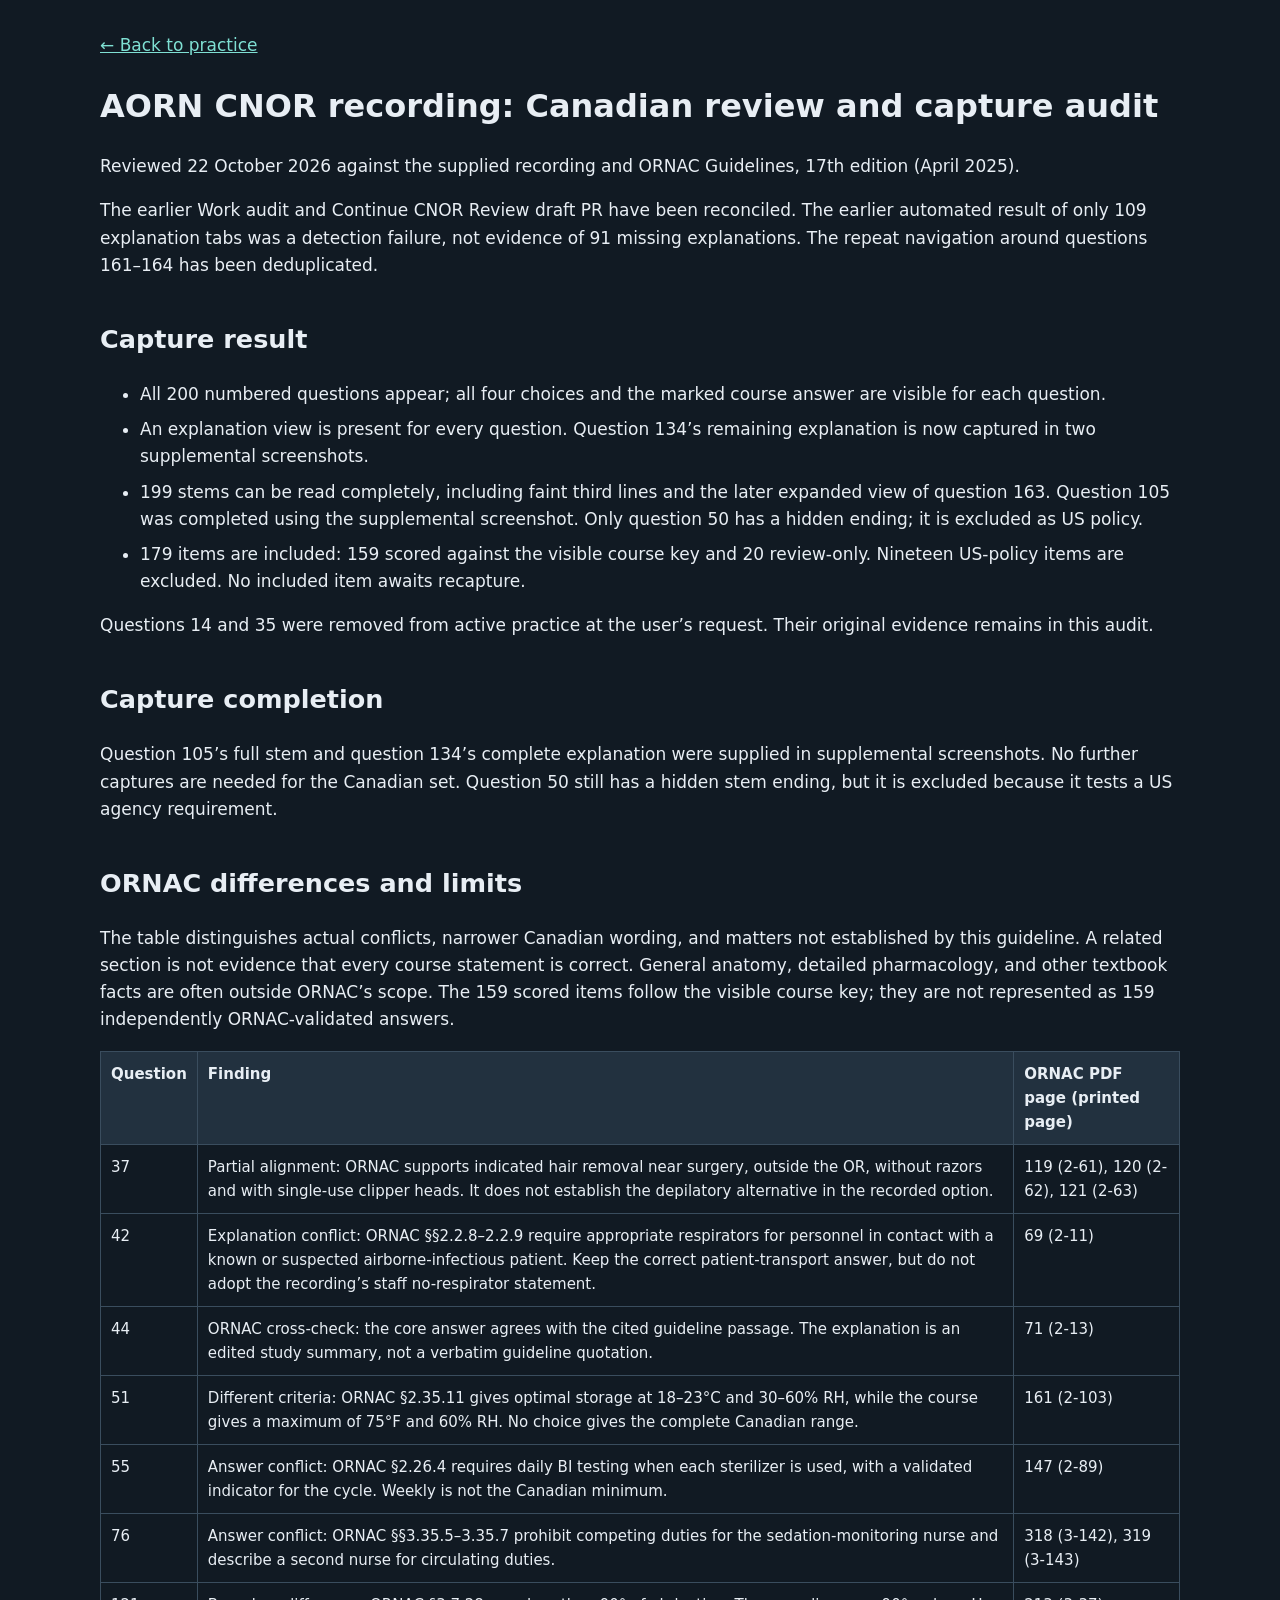
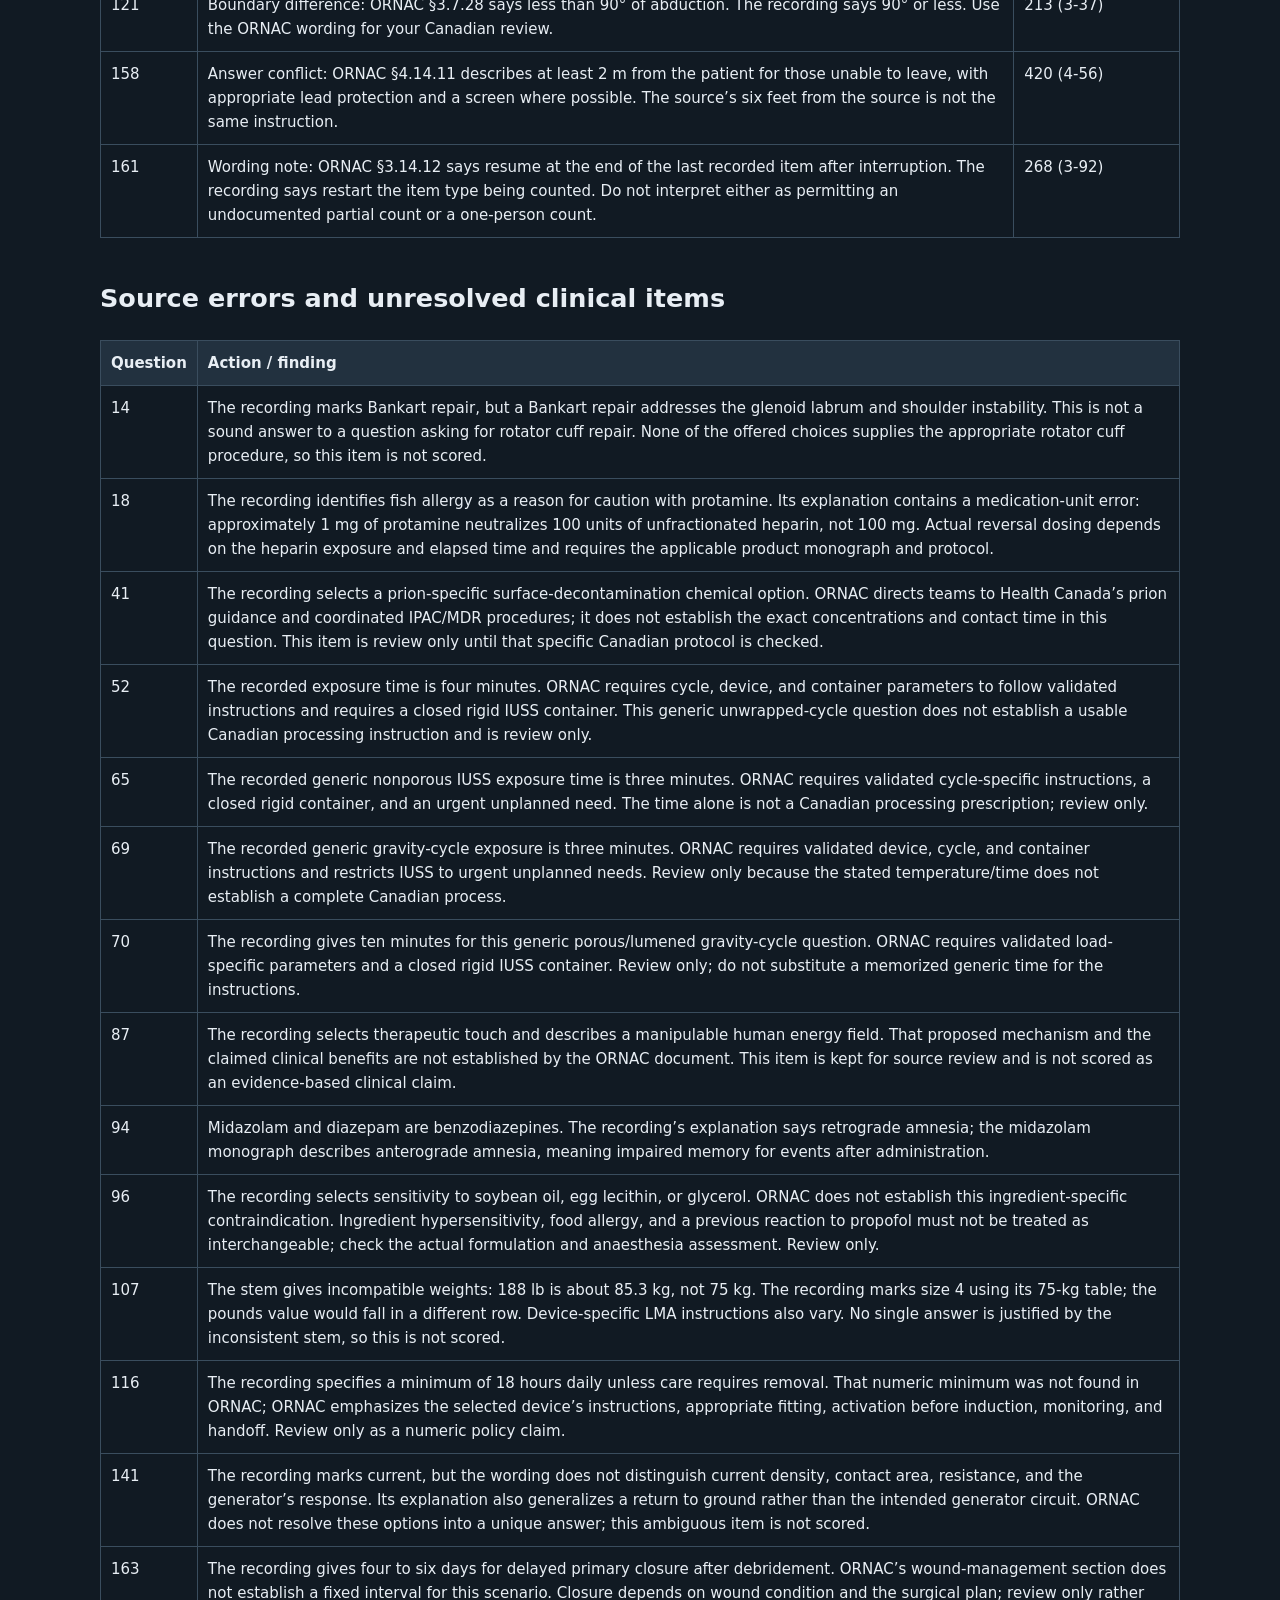
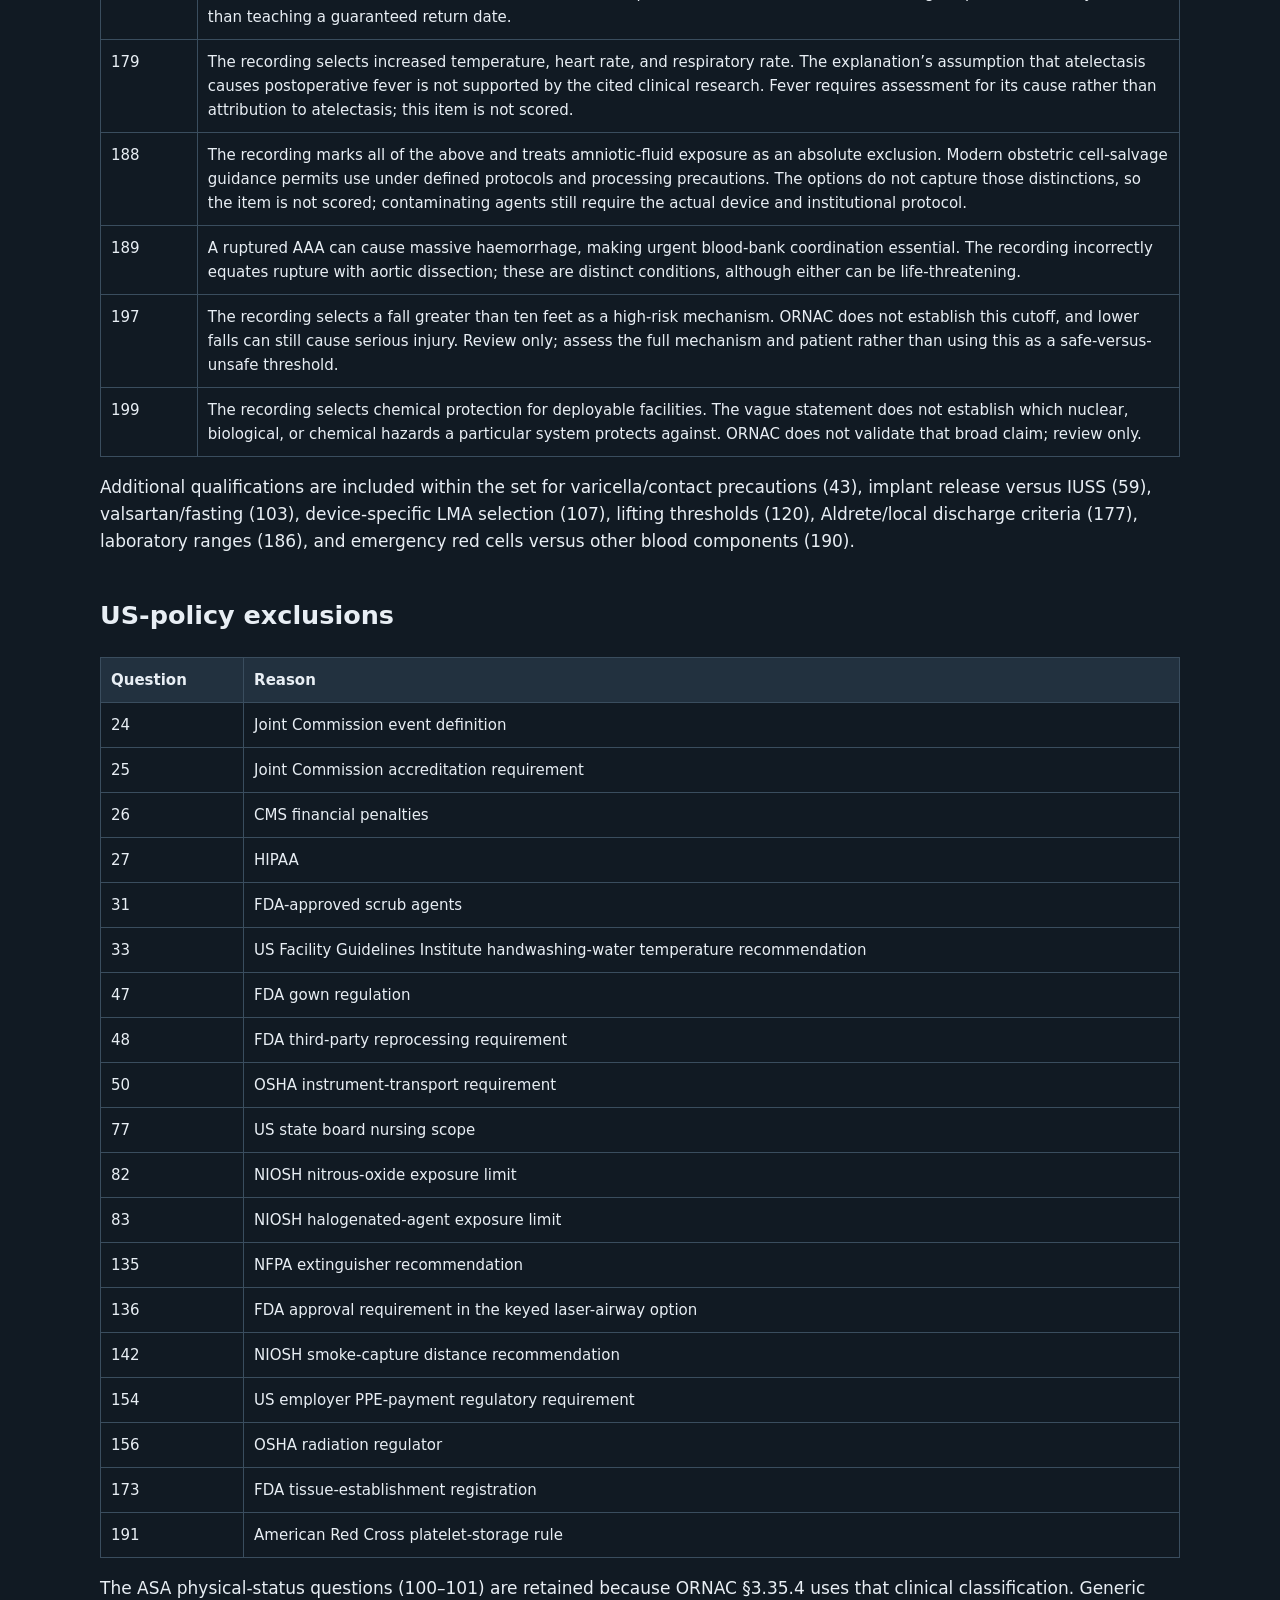
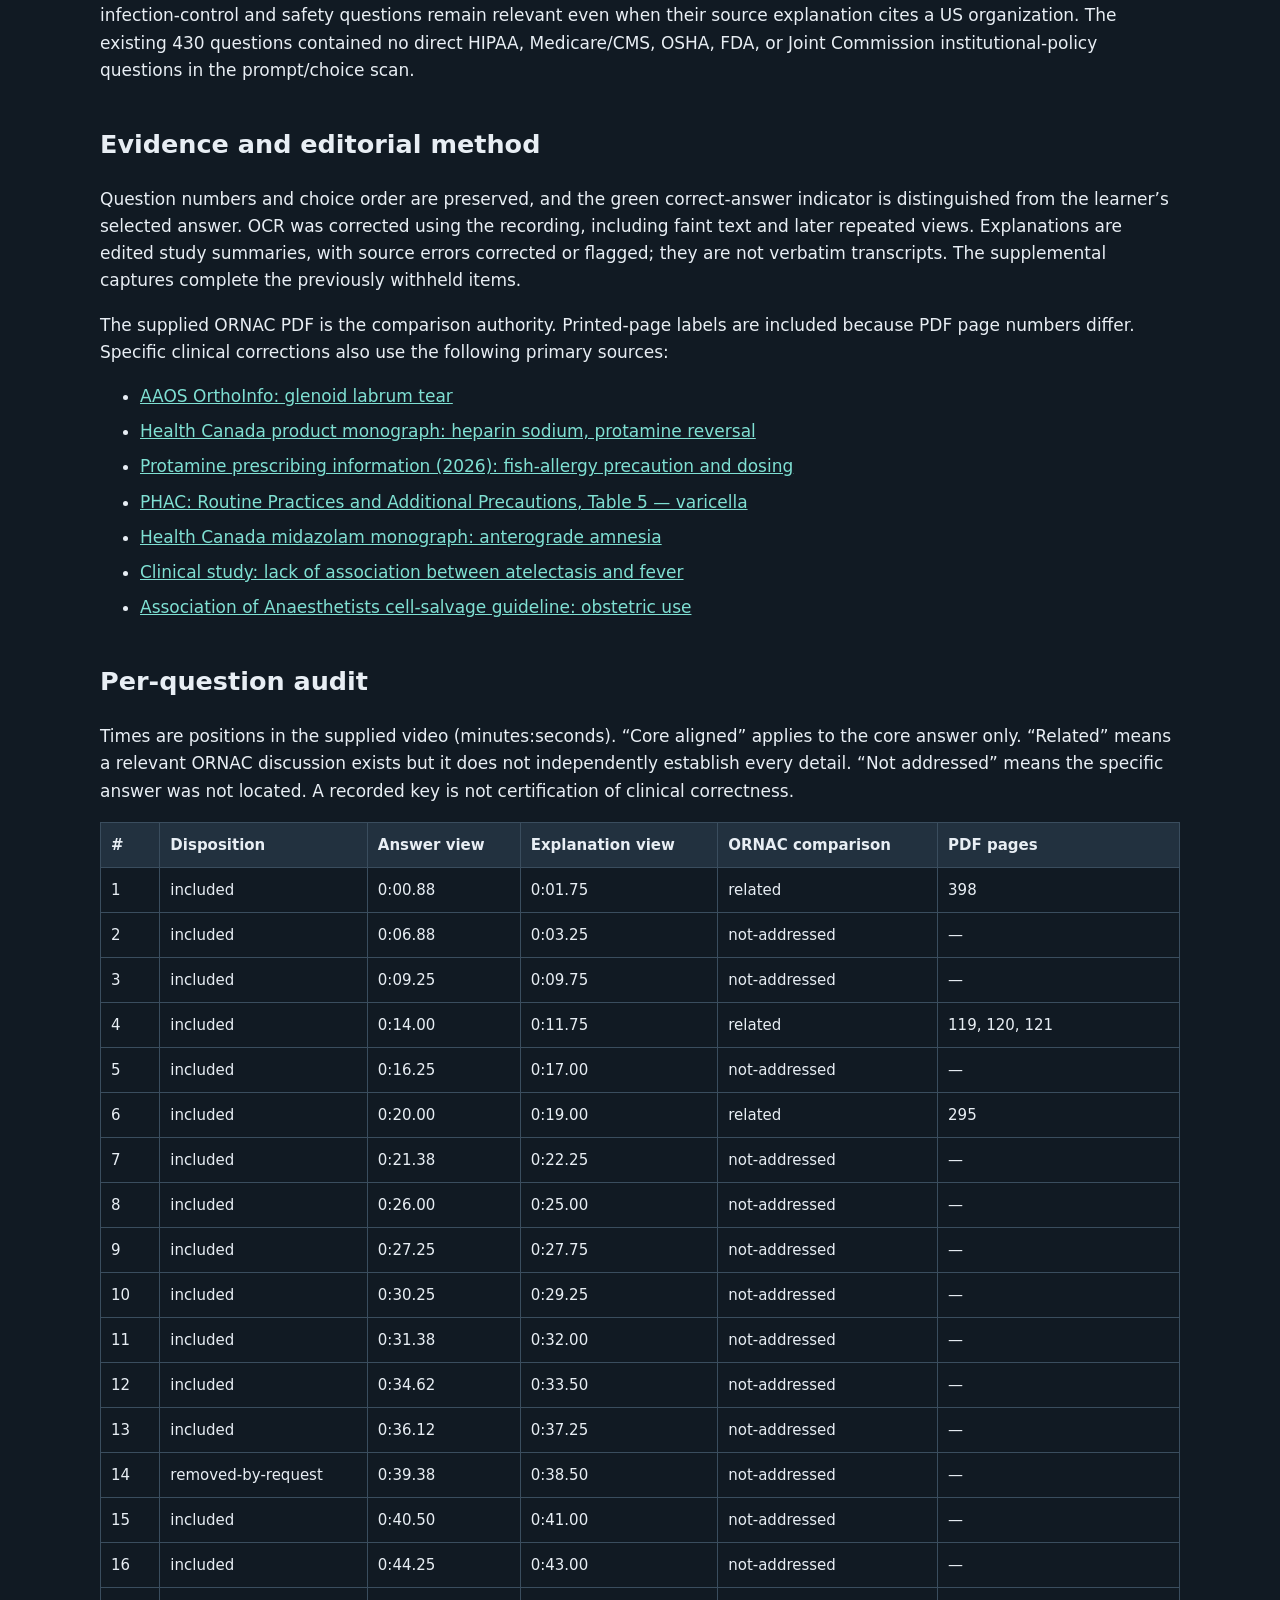
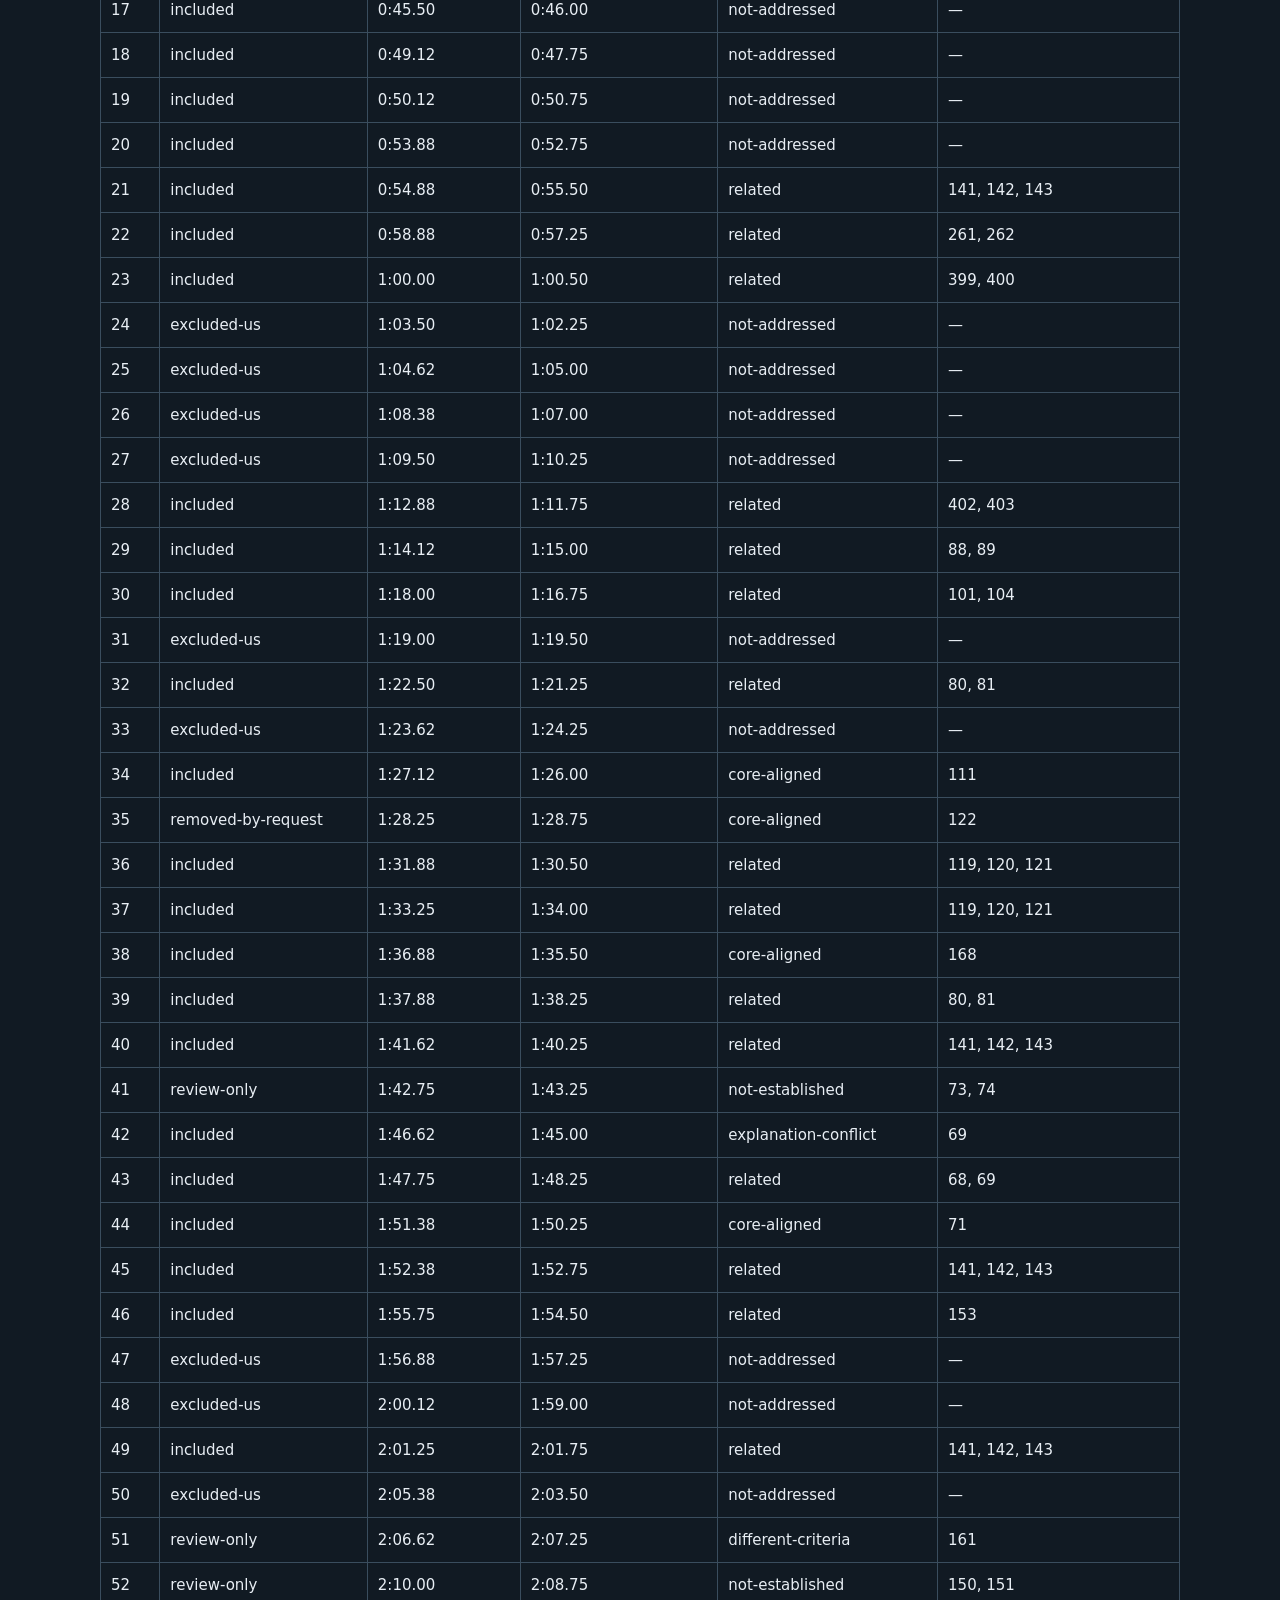
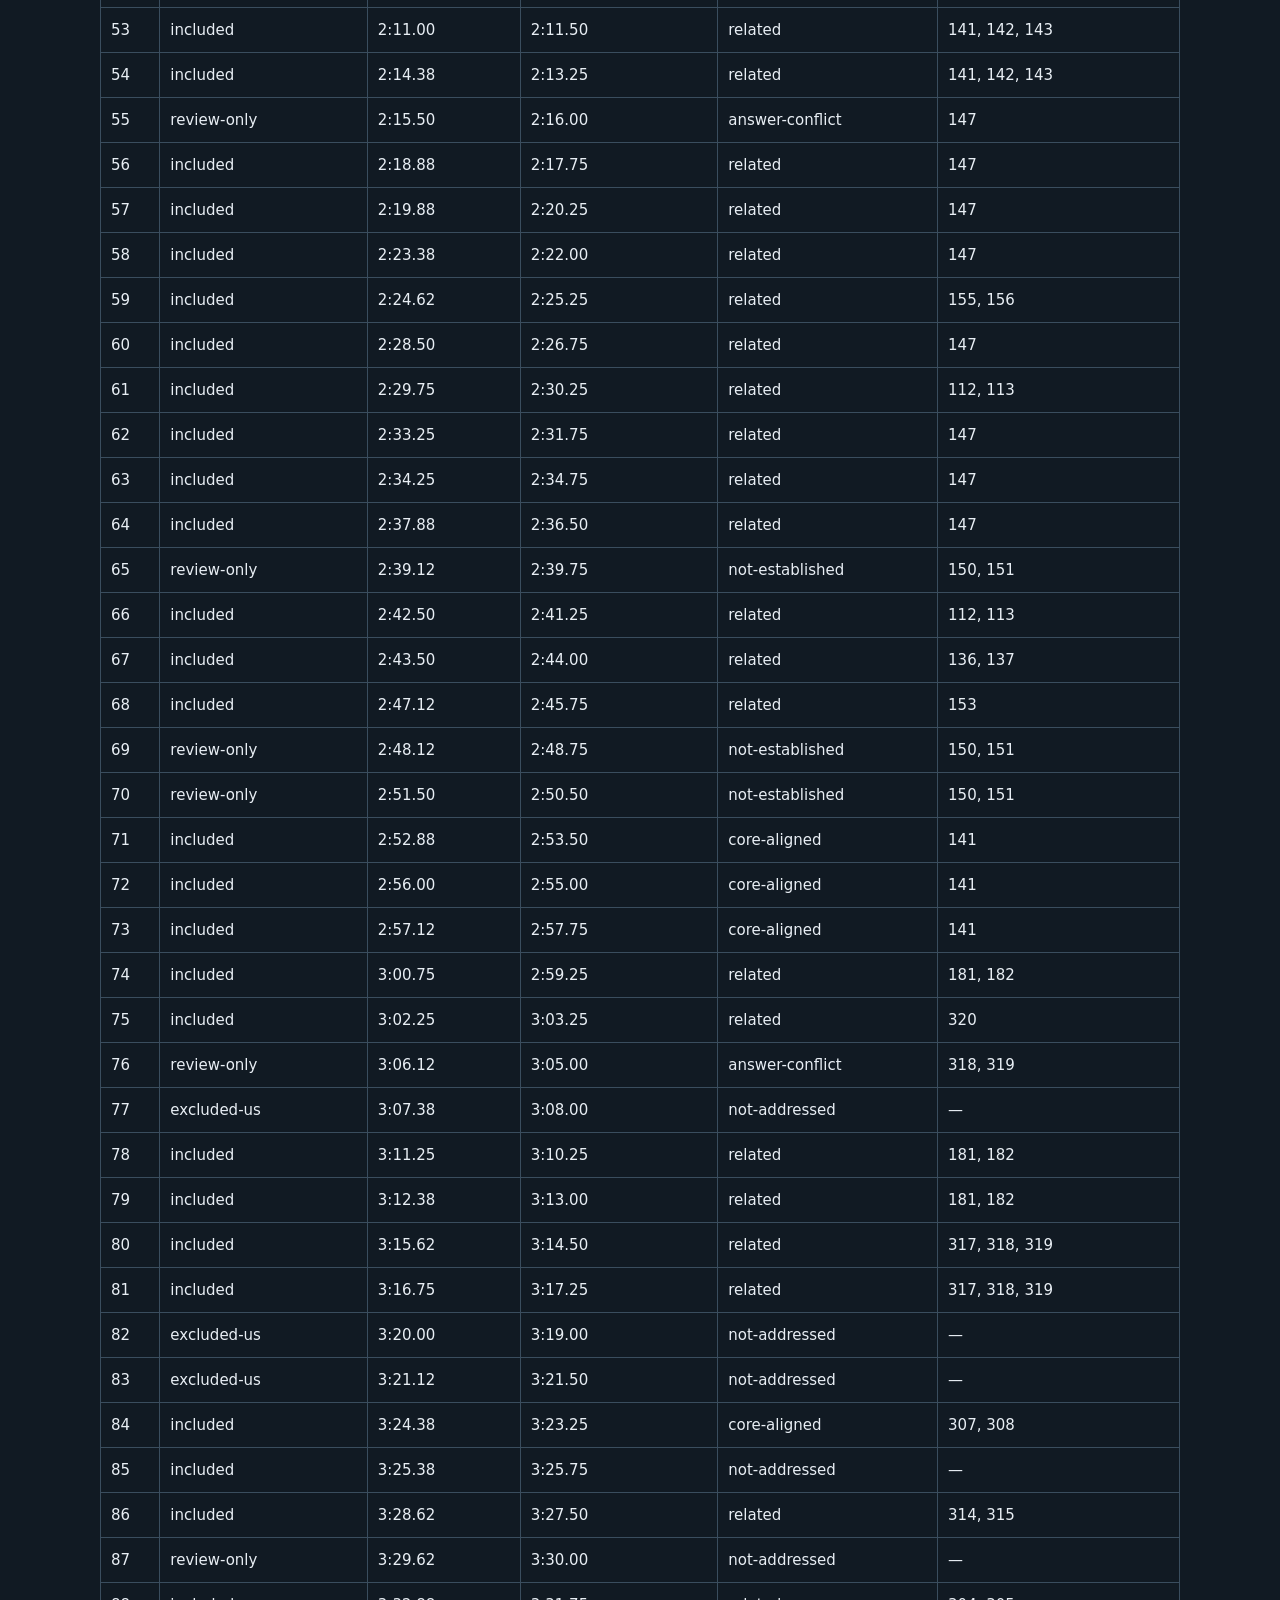
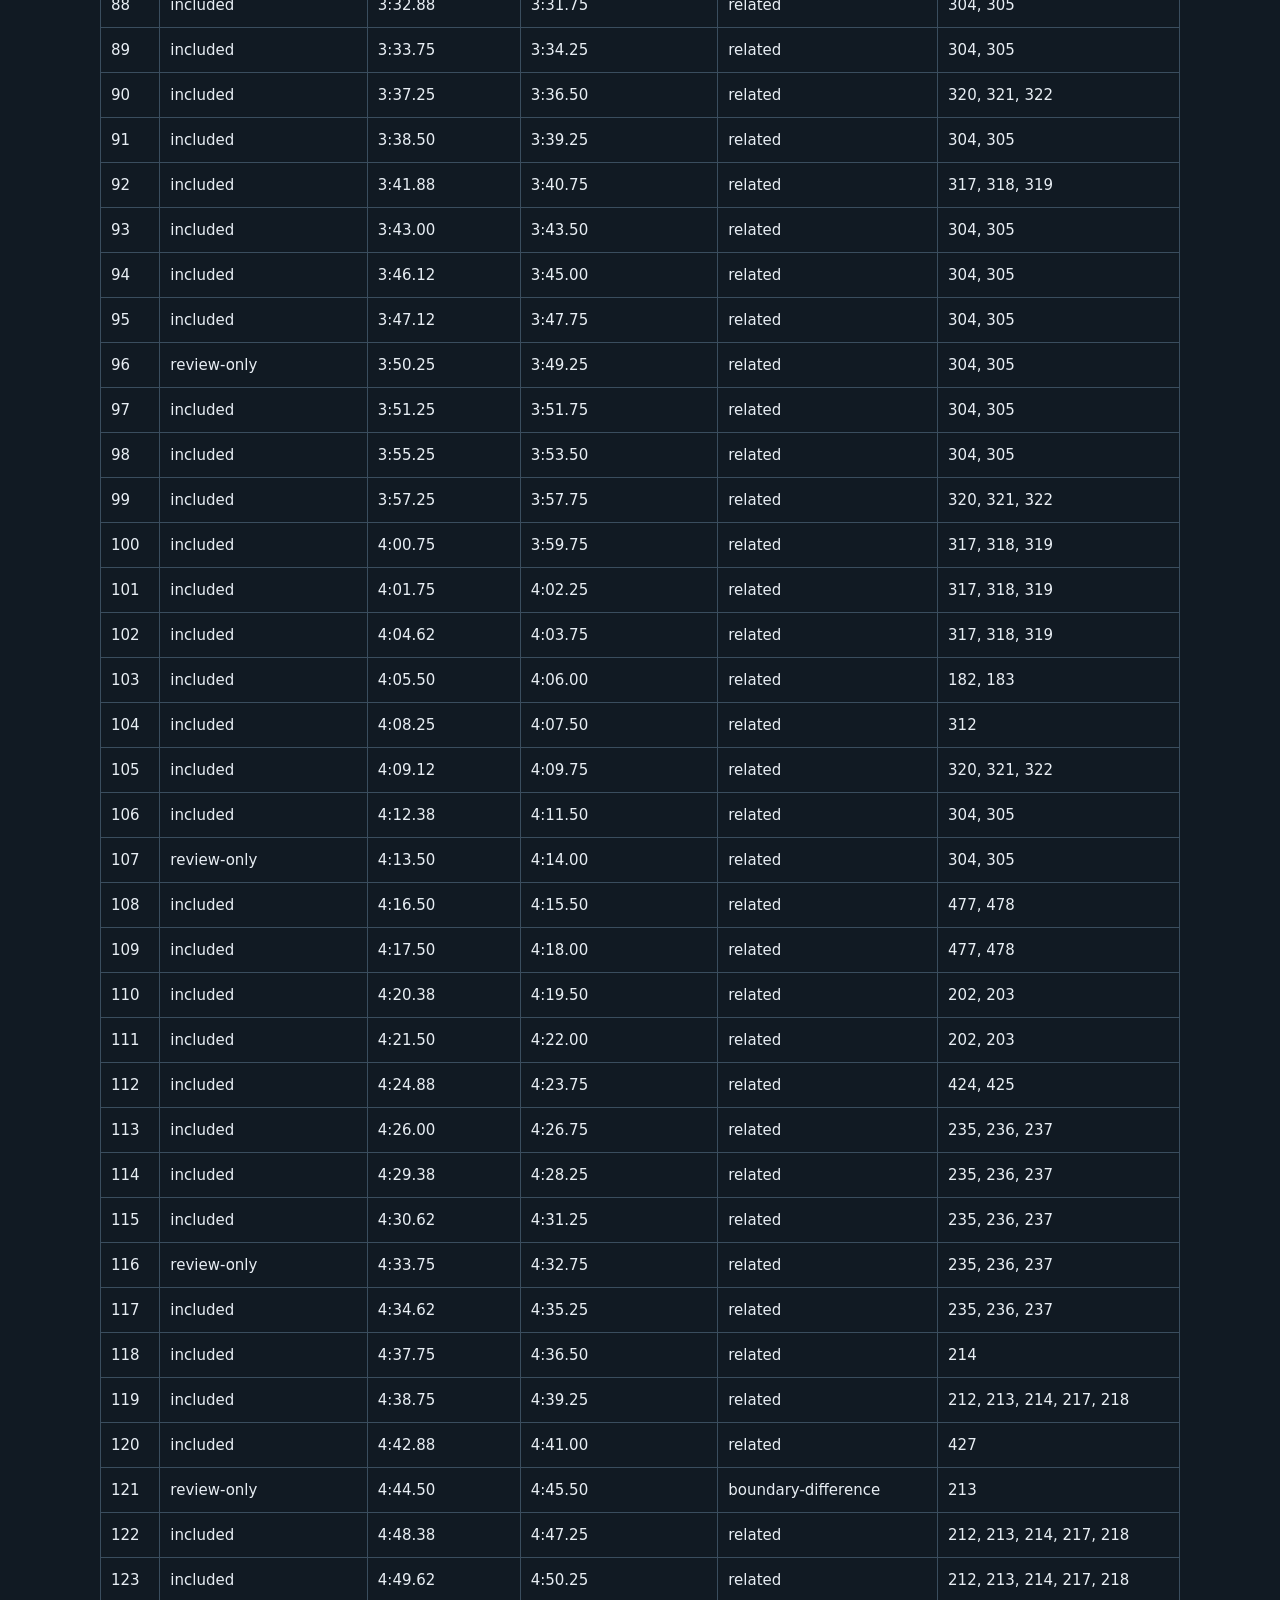
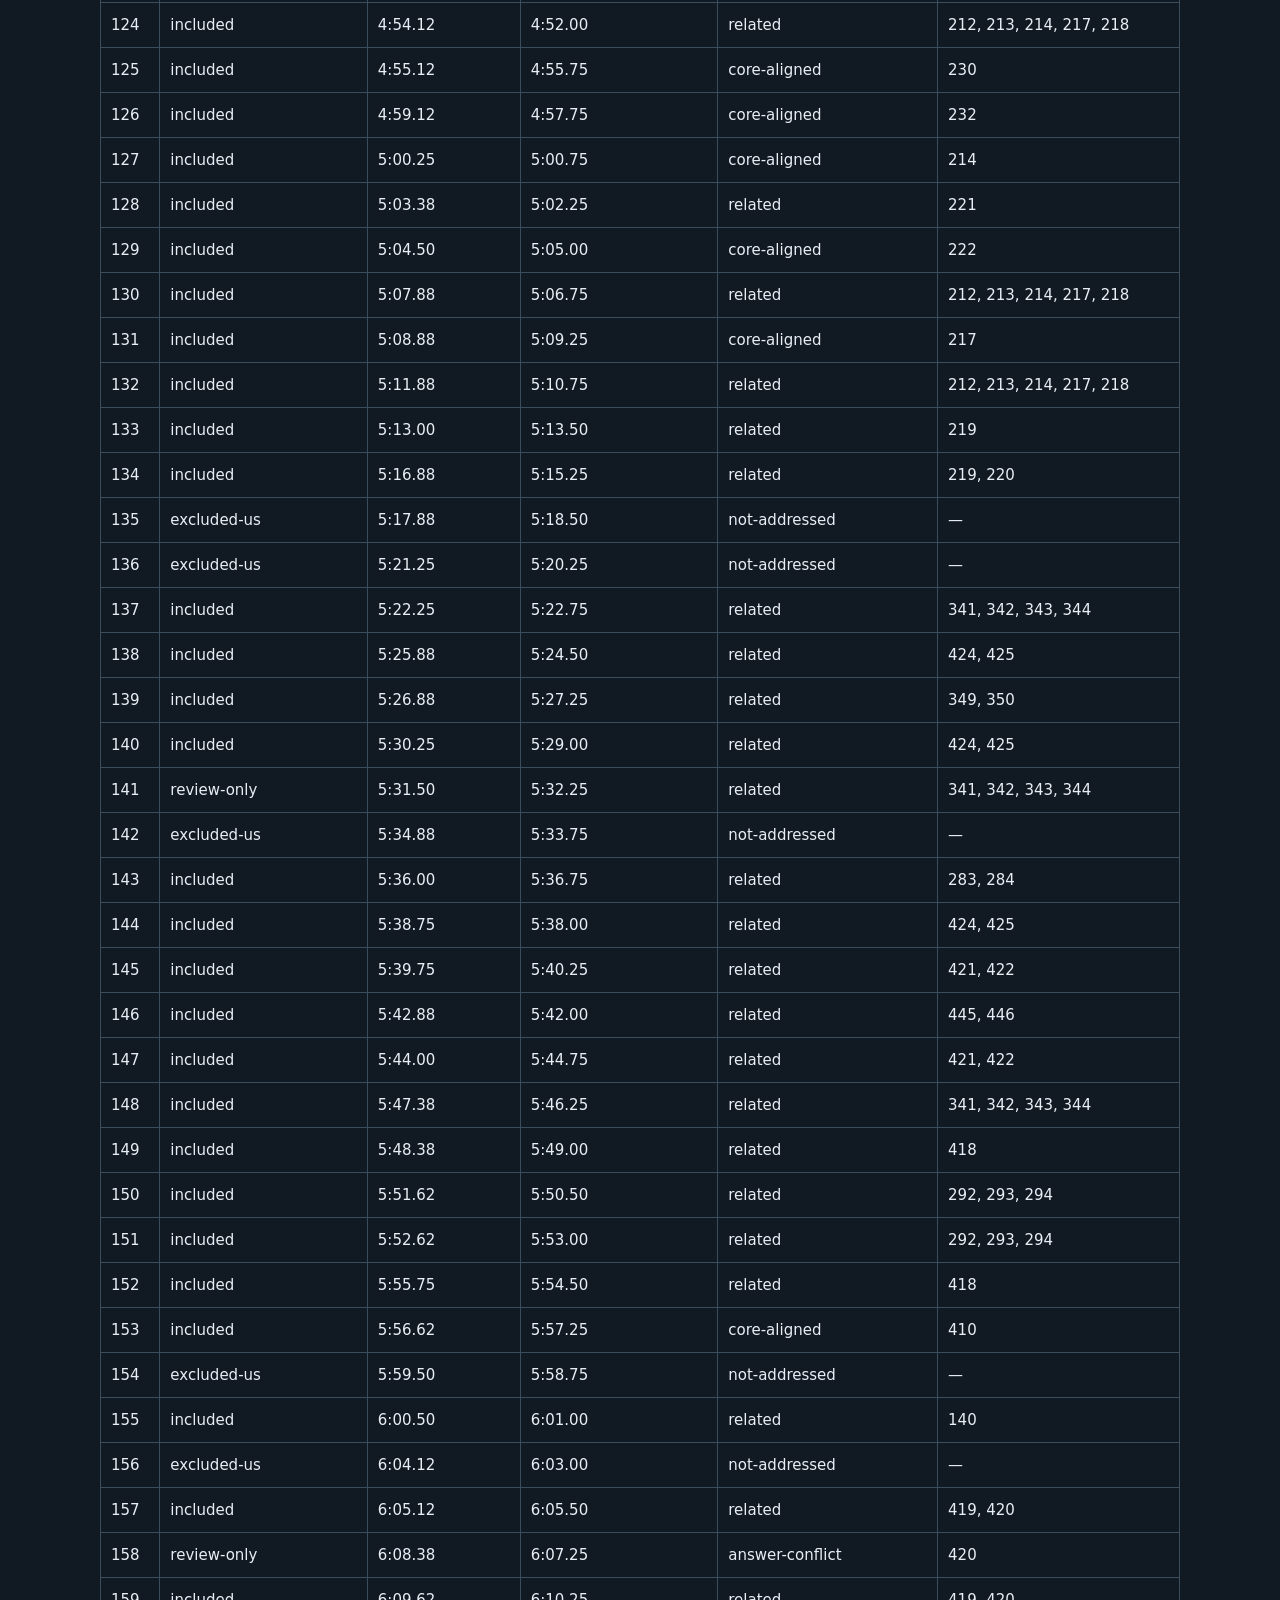
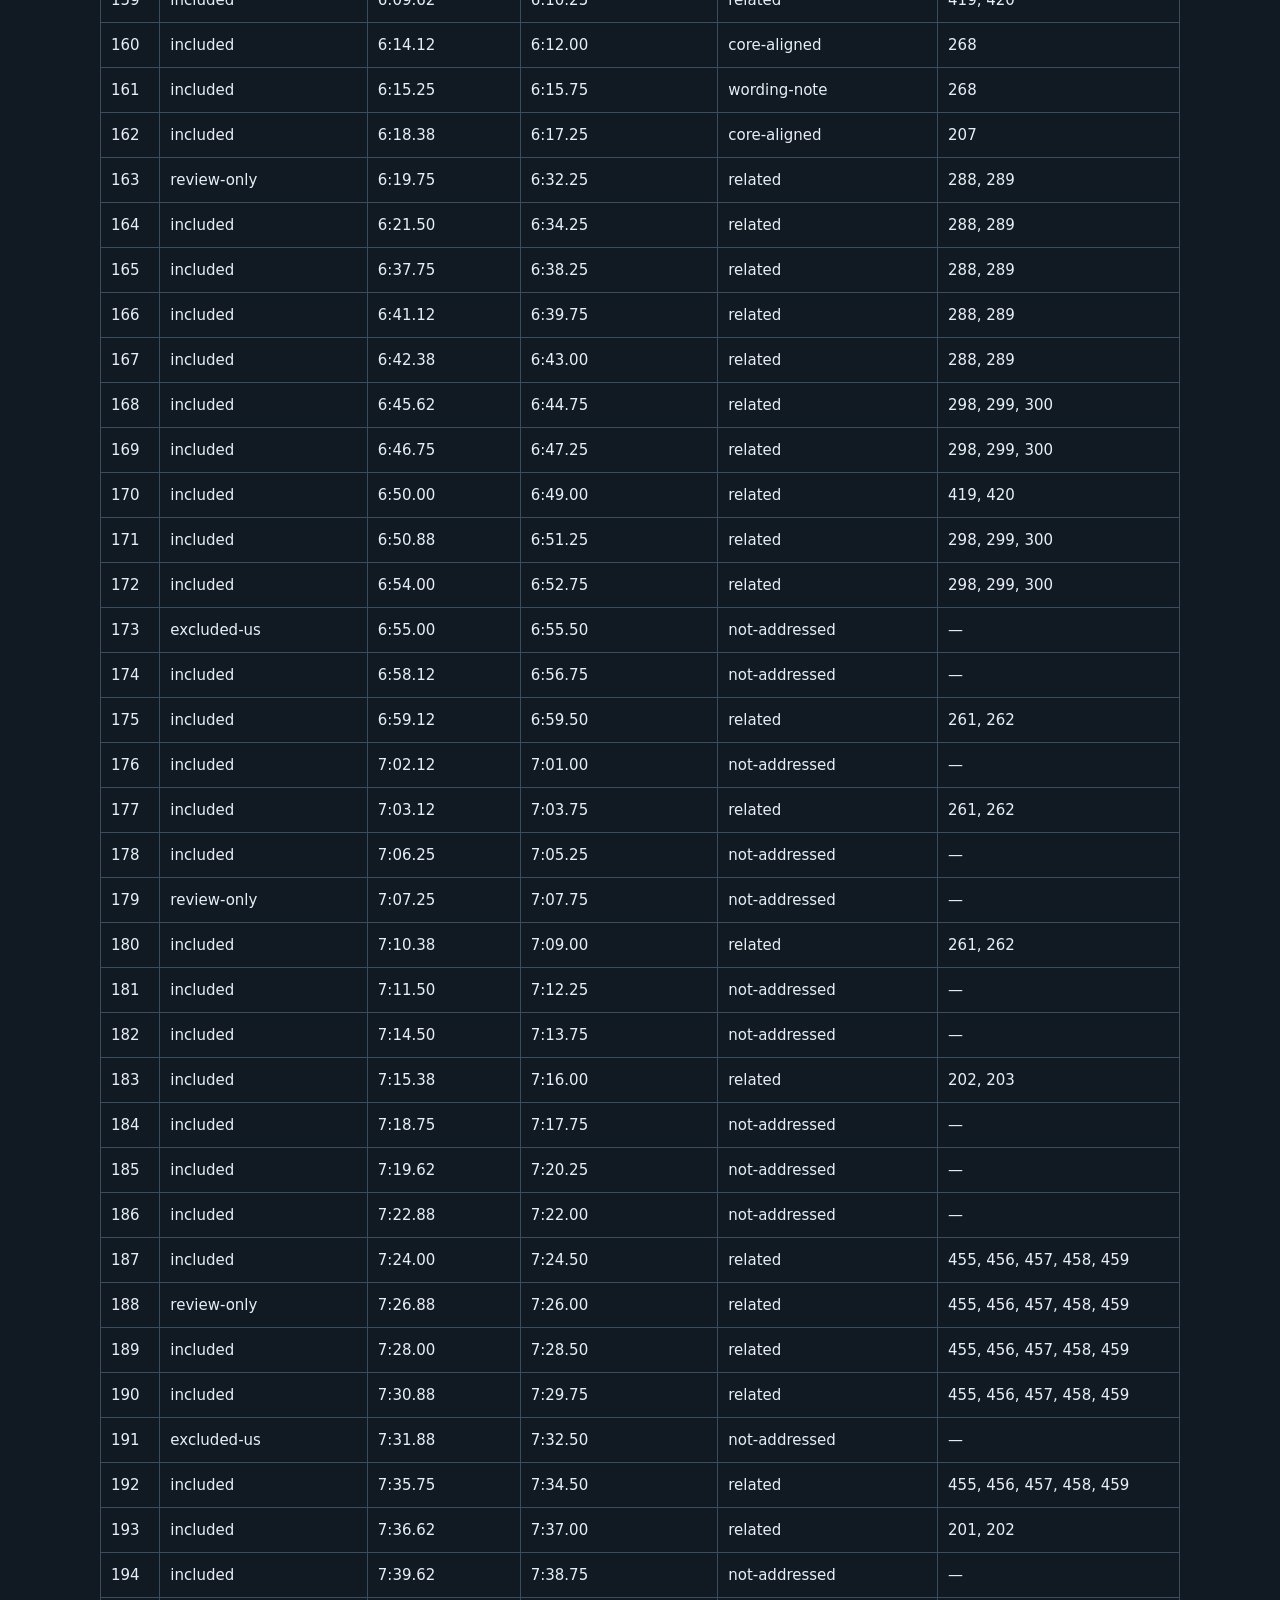
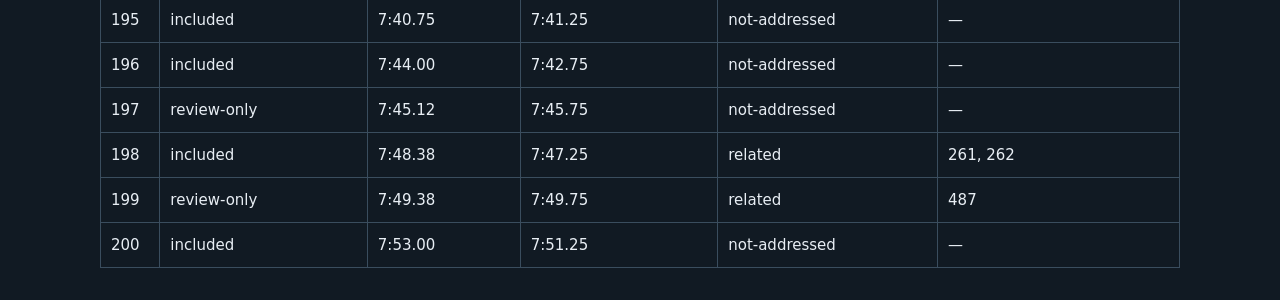
==== commit ccd3cd2d: "Remove AORN questions 14 and 35 from active practice" ====
--- a/aorn-review.html
+++ b/aorn-review.html
@@ -1 +1 @@
-<!doctype html><html lang="en"><meta charset="utf-8"><meta name="viewport" content="width=device-width,initial-scale=1"><title>AORN CNOR Canadian review audit</title><style>body{font:17px/1.6 system-ui,sans-serif;color:#e8eef4;background:#111a23;margin:0}main{max-width:1080px;margin:auto;padding:32px 22px}h1{font-size:2rem}h2{margin-top:2.5rem}a{color:#7fe0d3}table{border-collapse:collapse;width:100%;font-size:15px}td{border:1px solid #3a4d5e;padding:10px;vertical-align:top}tr:first-child{font-weight:700;background:#22313f}.table-wrap{overflow:auto}li{margin:.5rem 0}</style><main><a href="index.html">← Back to practice</a><h1>AORN CNOR recording: Canadian review and capture audit</h1><p>Reviewed 22 October 2026 against the supplied recording and ORNAC Guidelines, 17th edition (April 2025).</p><p>The earlier Work audit and Continue CNOR Review draft PR have been reconciled. The earlier automated result of only 109 explanation tabs was a detection failure, not evidence of 91 missing explanations. The repeat navigation around questions 161–164 has been deduplicated.</p><h2>Capture result</h2><ul><li>All 200 numbered questions appear; all four choices and the marked course answer are visible for each question.</li><li>An explanation view is present for every question. Question 134’s remaining explanation is now captured in two supplemental screenshots.</li><li>199 stems can be read completely, including faint third lines and the later expanded view of question 163. Question 105 was completed using the supplemental screenshot. Only question 50 has a hidden ending; it is excluded as US policy.</li><li>181 items are included: 160 scored against the visible course key and 21 review-only. Nineteen US-policy items are excluded. No included item awaits recapture.</li></ul><h2>Capture completion</h2><p>Question 105’s full stem and question 134’s complete explanation were supplied in supplemental screenshots. No further captures are needed for the Canadian set. Question 50 still has a hidden stem ending, but it is excluded because it tests a US agency requirement.</p><h2>ORNAC differences and limits</h2><p>The table distinguishes actual conflicts, narrower Canadian wording, and matters not established by this guideline. A related section is not evidence that every course statement is correct. General anatomy, detailed pharmacology, and other textbook facts are often outside ORNAC’s scope. The 160 scored items follow the visible course key; they are not represented as 160 independently ORNAC-validated answers.</p><div class="table-wrap"><table><tr><td>Question</td><td>Finding</td><td>ORNAC PDF page (printed page)</td></tr><tr><td>37</td><td>Partial alignment: ORNAC supports indicated hair removal near surgery, outside the OR, without razors and with single-use clipper heads. It does not establish the depilatory alternative in the recorded option.</td><td>119 (2-61), 120 (2-62), 121 (2-63)</td></tr><tr><td>42</td><td>Explanation conflict: ORNAC §§2.2.8–2.2.9 require appropriate respirators for personnel in contact with a known or suspected airborne-infectious patient. Keep the correct patient-transport answer, but do not adopt the recording’s staff no-respirator statement.</td><td>69 (2-11)</td></tr><tr><td>44</td><td>ORNAC cross-check: the core answer agrees with the cited guideline passage. The explanation is an edited study summary, not a verbatim guideline quotation.</td><td>71 (2-13)</td></tr><tr><td>51</td><td>Different criteria: ORNAC §2.35.11 gives optimal storage at 18–23°C and 30–60% RH, while the course gives a maximum of 75°F and 60% RH. No choice gives the complete Canadian range.</td><td>161 (2-103)</td></tr><tr><td>55</td><td>Answer conflict: ORNAC §2.26.4 requires daily BI testing when each sterilizer is used, with a validated indicator for the cycle. Weekly is not the Canadian minimum.</td><td>147 (2-89)</td></tr><tr><td>76</td><td>Answer conflict: ORNAC §§3.35.5–3.35.7 prohibit competing duties for the sedation-monitoring nurse and describe a second nurse for circulating duties.</td><td>318 (3-142), 319 (3-143)</td></tr><tr><td>121</td><td>Boundary difference: ORNAC §3.7.28 says less than 90° of abduction. The recording says 90° or less. Use the ORNAC wording for your Canadian review.</td><td>213 (3-37)</td></tr><tr><td>158</td><td>Answer conflict: ORNAC §4.14.11 describes at least 2 m from the patient for those unable to leave, with appropriate lead protection and a screen where possible. The source’s six feet from the source is not the same instruction.</td><td>420 (4-56)</td></tr><tr><td>161</td><td>Wording note: ORNAC §3.14.12 says resume at the end of the last recorded item after interruption. The recording says restart the item type being counted. Do not interpret either as permitting an undocumented partial count or a one-person count.</td><td>268 (3-92)</td></tr></table></div><h2>Source errors and unresolved clinical items</h2><div class="table-wrap"><table><tr><td>Question</td><td>Action / finding</td></tr><tr><td>14</td><td>The recording marks Bankart repair, but a Bankart repair addresses the glenoid labrum and shoulder instability. This is not a sound answer to a question asking for rotator cuff repair. None of the offered choices supplies the appropriate rotator cuff procedure, so this item is not scored.</td></tr><tr><td>18</td><td>The recording identifies fish allergy as a reason for caution with protamine. Its explanation contains a medication-unit error: approximately 1 mg of protamine neutralizes 100 units of unfractionated heparin, not 100 mg. Actual reversal dosing depends on the heparin exposure and elapsed time and requires the applicable product monograph and protocol.</td></tr><tr><td>41</td><td>The recording selects a prion-specific surface-decontamination chemical option. ORNAC directs teams to Health Canada’s prion guidance and coordinated IPAC/MDR procedures; it does not establish the exact concentrations and contact time in this question. This item is review only until that specific Canadian protocol is checked.</td></tr><tr><td>52</td><td>The recorded exposure time is four minutes. ORNAC requires cycle, device, and container parameters to follow validated instructions and requires a closed rigid IUSS container. This generic unwrapped-cycle question does not establish a usable Canadian processing instruction and is review only.</td></tr><tr><td>65</td><td>The recorded generic nonporous IUSS exposure time is three minutes. ORNAC requires validated cycle-specific instructions, a closed rigid container, and an urgent unplanned need. The time alone is not a Canadian processing prescription; review only.</td></tr><tr><td>69</td><td>The recorded generic gravity-cycle exposure is three minutes. ORNAC requires validated device, cycle, and container instructions and restricts IUSS to urgent unplanned needs. Review only because the stated temperature/time does not establish a complete Canadian process.</td></tr><tr><td>70</td><td>The recording gives ten minutes for this generic porous/lumened gravity-cycle question. ORNAC requires validated load-specific parameters and a closed rigid IUSS container. Review only; do not substitute a memorized generic time for the instructions.</td></tr><tr><td>87</td><td>The recording selects therapeutic touch and describes a manipulable human energy field. That proposed mechanism and the claimed clinical benefits are not established by the ORNAC document. This item is kept for source review and is not scored as an evidence-based clinical claim.</td></tr><tr><td>94</td><td>Midazolam and diazepam are benzodiazepines. The recording’s explanation says retrograde amnesia; the midazolam monograph describes anterograde amnesia, meaning impaired memory for events after administration.</td></tr><tr><td>96</td><td>The recording selects sensitivity to soybean oil, egg lecithin, or glycerol. ORNAC does not establish this ingredient-specific contraindication. Ingredient hypersensitivity, food allergy, and a previous reaction to propofol must not be treated as interchangeable; check the actual formulation and anaesthesia assessment. Review only.</td></tr><tr><td>107</td><td>The stem gives incompatible weights: 188 lb is about 85.3 kg, not 75 kg. The recording marks size 4 using its 75-kg table; the pounds value would fall in a different row. Device-specific LMA instructions also vary. No single answer is justified by the inconsistent stem, so this is not scored.</td></tr><tr><td>116</td><td>The recording specifies a minimum of 18 hours daily unless care requires removal. That numeric minimum was not found in ORNAC; ORNAC emphasizes the selected device’s instructions, appropriate fitting, activation before induction, monitoring, and handoff. Review only as a numeric policy claim.</td></tr><tr><td>141</td><td>The recording marks current, but the wording does not distinguish current density, contact area, resistance, and the generator’s response. Its explanation also generalizes a return to ground rather than the intended generator circuit. ORNAC does not resolve these options into a unique answer; this ambiguous item is not scored.</td></tr><tr><td>163</td><td>The recording gives four to six days for delayed primary closure after debridement. ORNAC’s wound-management section does not establish a fixed interval for this scenario. Closure depends on wound condition and the surgical plan; review only rather than teaching a guaranteed return date.</td></tr><tr><td>179</td><td>The recording selects increased temperature, heart rate, and respiratory rate. The explanation’s assumption that atelectasis causes postoperative fever is not supported by the cited clinical research. Fever requires assessment for its cause rather than attribution to atelectasis; this item is not scored.</td></tr><tr><td>188</td><td>The recording marks all of the above and treats amniotic-fluid exposure as an absolute exclusion. Modern obstetric cell-salvage guidance permits use under defined protocols and processing precautions. The options do not capture those distinctions, so the item is not scored; contaminating agents still require the actual device and institutional protocol.</td></tr><tr><td>189</td><td>A ruptured AAA can cause massive haemorrhage, making urgent blood-bank coordination essential. The recording incorrectly equates rupture with aortic dissection; these are distinct conditions, although either can be life-threatening.</td></tr><tr><td>197</td><td>The recording selects a fall greater than ten feet as a high-risk mechanism. ORNAC does not establish this cutoff, and lower falls can still cause serious injury. Review only; assess the full mechanism and patient rather than using this as a safe-versus-unsafe threshold.</td></tr><tr><td>199</td><td>The recording selects chemical protection for deployable facilities. The vague statement does not establish which nuclear, biological, or chemical hazards a particular system protects against. ORNAC does not validate that broad claim; review only.</td></tr></table></div><p>Additional qualifications are included within the set for varicella/contact precautions (43), implant release versus IUSS (59), valsartan/fasting (103), device-specific LMA selection (107), lifting thresholds (120), Aldrete/local discharge criteria (177), laboratory ranges (186), and emergency red cells versus other blood components (190).</p><h2>US-policy exclusions</h2><div class="table-wrap"><table><tr><td>Question</td><td>Reason</td></tr><tr><td>24</td><td>Joint Commission event definition</td></tr><tr><td>25</td><td>Joint Commission accreditation requirement</td></tr><tr><td>26</td><td>CMS financial penalties</td></tr><tr><td>27</td><td>HIPAA</td></tr><tr><td>31</td><td>FDA-approved scrub agents</td></tr><tr><td>33</td><td>US Facility Guidelines Institute handwashing-water temperature recommendation</td></tr><tr><td>47</td><td>FDA gown regulation</td></tr><tr><td>48</td><td>FDA third-party reprocessing requirement</td></tr><tr><td>50</td><td>OSHA instrument-transport requirement</td></tr><tr><td>77</td><td>US state board nursing scope</td></tr><tr><td>82</td><td>NIOSH nitrous-oxide exposure limit</td></tr><tr><td>83</td><td>NIOSH halogenated-agent exposure limit</td></tr><tr><td>135</td><td>NFPA extinguisher recommendation</td></tr><tr><td>136</td><td>FDA approval requirement in the keyed laser-airway option</td></tr><tr><td>142</td><td>NIOSH smoke-capture distance recommendation</td></tr><tr><td>154</td><td>US employer PPE-payment regulatory requirement</td></tr><tr><td>156</td><td>OSHA radiation regulator</td></tr><tr><td>173</td><td>FDA tissue-establishment registration</td></tr><tr><td>191</td><td>American Red Cross platelet-storage rule</td></tr></table></div><p>The ASA physical-status questions (100–101) are retained because ORNAC §3.35.4 uses that clinical classification. Generic infection-control and safety questions remain relevant even when their source explanation cites a US organization. The existing 430 questions contained no direct HIPAA, Medicare/CMS, OSHA, FDA, or Joint Commission institutional-policy questions in the prompt/choice scan.</p><h2>Evidence and editorial method</h2><p>Question numbers and choice order are preserved, and the green correct-answer indicator is distinguished from the learner’s selected answer. OCR was corrected using the recording, including faint text and later repeated views. Explanations are edited study summaries, with source errors corrected or flagged; they are not verbatim transcripts. The supplemental captures complete the previously withheld items.</p><p>The supplied ORNAC PDF is the comparison authority. Printed-page labels are included because PDF page numbers differ. Specific clinical corrections also use the following primary sources:</p><ul><li><a href="https://www.orthoinfo.org/diseases--conditions/shoulder-joint-tear-glenoid-labrum-tear/" target="_blank" rel="noopener">AAOS OrthoInfo: glenoid labrum tear</a></li><li><a href="https://pdf.hres.ca/dpd_pm/00068366.PDF" target="_blank" rel="noopener">Health Canada product monograph: heparin sodium, protamine reversal</a></li><li><a href="https://pdf.hres.ca/dpd_pm/00083834.PDF" target="_blank" rel="noopener">Protamine prescribing information (2026): fish-allergy precaution and dosing</a></li><li><a href="https://www.canada.ca/en/public-health/services/publications/diseases-conditions/routine-practices-precautions-healthcare-associated-infections/part-c.html" target="_blank" rel="noopener">PHAC: Routine Practices and Additional Precautions, Table 5 — varicella</a></li><li><a href="https://pdf.hres.ca/dpd_pm/00069010.PDF" target="_blank" rel="noopener">Health Canada midazolam monograph: anterograde amnesia</a></li><li><a href="https://pubmed.ncbi.nlm.nih.gov/7813318/" target="_blank" rel="noopener">Clinical study: lack of association between atelectasis and fever</a></li><li><a href="https://associationofanaesthetists-publications.onlinelibrary.wiley.com/doi/10.1111/anae.14331" target="_blank" rel="noopener">Association of Anaesthetists cell-salvage guideline: obstetric use</a></li></ul><h2>Per-question audit</h2><p>Times are positions in the supplied video (minutes:seconds). “Core aligned” applies to the core answer only. “Related” means a relevant ORNAC discussion exists but it does not independently establish every detail. “Not addressed” means the specific answer was not located. A recorded key is not certification of clinical correctness.</p><div class="table-wrap"><table><tr><td>#</td><td>Disposition</td><td>Answer view</td><td>Explanation view</td><td>ORNAC comparison</td><td>PDF pages</td></tr><tr><td>1</td><td>included</td><td>0:00.88</td><td>0:01.75</td><td>related</td><td>398</td></tr><tr><td>2</td><td>included</td><td>0:06.88</td><td>0:03.25</td><td>not-addressed</td><td>—</td></tr><tr><td>3</td><td>included</td><td>0:09.25</td><td>0:09.75</td><td>not-addressed</td><td>—</td></tr><tr><td>4</td><td>included</td><td>0:14.00</td><td>0:11.75</td><td>related</td><td>119, 120, 121</td></tr><tr><td>5</td><td>included</td><td>0:16.25</td><td>0:17.00</td><td>not-addressed</td><td>—</td></tr><tr><td>6</td><td>included</td><td>0:20.00</td><td>0:19.00</td><td>related</td><td>295</td></tr><tr><td>7</td><td>included</td><td>0:21.38</td><td>0:22.25</td><td>not-addressed</td><td>—</td></tr><tr><td>8</td><td>included</td><td>0:26.00</td><td>0:25.00</td><td>not-addressed</td><td>—</td></tr><tr><td>9</td><td>included</td><td>0:27.25</td><td>0:27.75</td><td>not-addressed</td><td>—</td></tr><tr><td>10</td><td>included</td><td>0:30.25</td><td>0:29.25</td><td>not-addressed</td><td>—</td></tr><tr><td>11</td><td>included</td><td>0:31.38</td><td>0:32.00</td><td>not-addressed</td><td>—</td></tr><tr><td>12</td><td>included</td><td>0:34.62</td><td>0:33.50</td><td>not-addressed</td><td>—</td></tr><tr><td>13</td><td>included</td><td>0:36.12</td><td>0:37.25</td><td>not-addressed</td><td>—</td></tr><tr><td>14</td><td>review-only</td><td>0:39.38</td><td>0:38.50</td><td>not-addressed</td><td>—</td></tr><tr><td>15</td><td>included</td><td>0:40.50</td><td>0:41.00</td><td>not-addressed</td><td>—</td></tr><tr><td>16</td><td>included</td><td>0:44.25</td><td>0:43.00</td><td>not-addressed</td><td>—</td></tr><tr><td>17</td><td>included</td><td>0:45.50</td><td>0:46.00</td><td>not-addressed</td><td>—</td></tr><tr><td>18</td><td>included</td><td>0:49.12</td><td>0:47.75</td><td>not-addressed</td><td>—</td></tr><tr><td>19</td><td>included</td><td>0:50.12</td><td>0:50.75</td><td>not-addressed</td><td>—</td></tr><tr><td>20</td><td>included</td><td>0:53.88</td><td>0:52.75</td><td>not-addressed</td><td>—</td></tr><tr><td>21</td><td>included</td><td>0:54.88</td><td>0:55.50</td><td>related</td><td>141, 142, 143</td></tr><tr><td>22</td><td>included</td><td>0:58.88</td><td>0:57.25</td><td>related</td><td>261, 262</td></tr><tr><td>23</td><td>included</td><td>1:00.00</td><td>1:00.50</td><td>related</td><td>399, 400</td></tr><tr><td>24</td><td>excluded-us</td><td>1:03.50</td><td>1:02.25</td><td>not-addressed</td><td>—</td></tr><tr><td>25</td><td>excluded-us</td><td>1:04.62</td><td>1:05.00</td><td>not-addressed</td><td>—</td></tr><tr><td>26</td><td>excluded-us</td><td>1:08.38</td><td>1:07.00</td><td>not-addressed</td><td>—</td></tr><tr><td>27</td><td>excluded-us</td><td>1:09.50</td><td>1:10.25</td><td>not-addressed</td><td>—</td></tr><tr><td>28</td><td>included</td><td>1:12.88</td><td>1:11.75</td><td>related</td><td>402, 403</td></tr><tr><td>29</td><td>included</td><td>1:14.12</td><td>1:15.00</td><td>related</td><td>88, 89</td></tr><tr><td>30</td><td>included</td><td>1:18.00</td><td>1:16.75</td><td>related</td><td>101, 104</td></tr><tr><td>31</td><td>excluded-us</td><td>1:19.00</td><td>1:19.50</td><td>not-addressed</td><td>—</td></tr><tr><td>32</td><td>included</td><td>1:22.50</td><td>1:21.25</td><td>related</td><td>80, 81</td></tr><tr><td>33</td><td>excluded-us</td><td>1:23.62</td><td>1:24.25</td><td>not-addressed</td><td>—</td></tr><tr><td>34</td><td>included</td><td>1:27.12</td><td>1:26.00</td><td>core-aligned</td><td>111</td></tr><tr><td>35</td><td>included</td><td>1:28.25</td><td>1:28.75</td><td>core-aligned</td><td>122</td></tr><tr><td>36</td><td>included</td><td>1:31.88</td><td>1:30.50</td><td>related</td><td>119, 120, 121</td></tr><tr><td>37</td><td>included</td><td>1:33.25</td><td>1:34.00</td><td>related</td><td>119, 120, 121</td></tr><tr><td>38</td><td>included</td><td>1:36.88</td><td>1:35.50</td><td>core-aligned</td><td>168</td></tr><tr><td>39</td><td>included</td><td>1:37.88</td><td>1:38.25</td><td>related</td><td>80, 81</td></tr><tr><td>40</td><td>included</td><td>1:41.62</td><td>1:40.25</td><td>related</td><td>141, 142, 143</td></tr><tr><td>41</td><td>review-only</td><td>1:42.75</td><td>1:43.25</td><td>not-established</td><td>73, 74</td></tr><tr><td>42</td><td>included</td><td>1:46.62</td><td>1:45.00</td><td>explanation-conflict</td><td>69</td></tr><tr><td>43</td><td>included</td><td>1:47.75</td><td>1:48.25</td><td>related</td><td>68, 69</td></tr><tr><td>44</td><td>included</td><td>1:51.38</td><td>1:50.25</td><td>core-aligned</td><td>71</td></tr><tr><td>45</td><td>included</td><td>1:52.38</td><td>1:52.75</td><td>related</td><td>141, 142, 143</td></tr><tr><td>46</td><td>included</td><td>1:55.75</td><td>1:54.50</td><td>related</td><td>153</td></tr><tr><td>47</td><td>excluded-us</td><td>1:56.88</td><td>1:57.25</td><td>not-addressed</td><td>—</td></tr><tr><td>48</td><td>excluded-us</td><td>2:00.12</td><td>1:59.00</td><td>not-addressed</td><td>—</td></tr><tr><td>49</td><td>included</td><td>2:01.25</td><td>2:01.75</td><td>related</td><td>141, 142, 143</td></tr><tr><td>50</td><td>excluded-us</td><td>2:05.38</td><td>2:03.50</td><td>not-addressed</td><td>—</td></tr><tr><td>51</td><td>review-only</td><td>2:06.62</td><td>2:07.25</td><td>different-criteria</td><td>161</td></tr><tr><td>52</td><td>review-only</td><td>2:10.00</td><td>2:08.75</td><td>not-established</td><td>150, 151</td></tr><tr><td>53</td><td>included</td><td>2:11.00</td><td>2:11.50</td><td>related</td><td>141, 142, 143</td></tr><tr><td>54</td><td>included</td><td>2:14.38</td><td>2:13.25</td><td>related</td><td>141, 142, 143</td></tr><tr><td>55</td><td>review-only</td><td>2:15.50</td><td>2:16.00</td><td>answer-conflict</td><td>147</td></tr><tr><td>56</td><td>included</td><td>2:18.88</td><td>2:17.75</td><td>related</td><td>147</td></tr><tr><td>57</td><td>included</td><td>2:19.88</td><td>2:20.25</td><td>related</td><td>147</td></tr><tr><td>58</td><td>included</td><td>2:23.38</td><td>2:22.00</td><td>related</td><td>147</td></tr><tr><td>59</td><td>included</td><td>2:24.62</td><td>2:25.25</td><td>related</td><td>155, 156</td></tr><tr><td>60</td><td>included</td><td>2:28.50</td><td>2:26.75</td><td>related</td><td>147</td></tr><tr><td>61</td><td>included</td><td>2:29.75</td><td>2:30.25</td><td>related</td><td>112, 113</td></tr><tr><td>62</td><td>included</td><td>2:33.25</td><td>2:31.75</td><td>related</td><td>147</td></tr><tr><td>63</td><td>included</td><td>2:34.25</td><td>2:34.75</td><td>related</td><td>147</td></tr><tr><td>64</td><td>included</td><td>2:37.88</td><td>2:36.50</td><td>related</td><td>147</td></tr><tr><td>65</td><td>review-only</td><td>2:39.12</td><td>2:39.75</td><td>not-established</td><td>150, 151</td></tr><tr><td>66</td><td>included</td><td>2:42.50</td><td>2:41.25</td><td>related</td><td>112, 113</td></tr><tr><td>67</td><td>included</td><td>2:43.50</td><td>2:44.00</td><td>related</td><td>136, 137</td></tr><tr><td>68</td><td>included</td><td>2:47.12</td><td>2:45.75</td><td>related</td><td>153</td></tr><tr><td>69</td><td>review-only</td><td>2:48.12</td><td>2:48.75</td><td>not-established</td><td>150, 151</td></tr><tr><td>70</td><td>review-only</td><td>2:51.50</td><td>2:50.50</td><td>not-established</td><td>150, 151</td></tr><tr><td>71</td><td>included</td><td>2:52.88</td><td>2:53.50</td><td>core-aligned</td><td>141</td></tr><tr><td>72</td><td>included</td><td>2:56.00</td><td>2:55.00</td><td>core-aligned</td><td>141</td></tr><tr><td>73</td><td>included</td><td>2:57.12</td><td>2:57.75</td><td>core-aligned</td><td>141</td></tr><tr><td>74</td><td>included</td><td>3:00.75</td><td>2:59.25</td><td>related</td><td>181, 182</td></tr><tr><td>75</td><td>included</td><td>3:02.25</td><td>3:03.25</td><td>related</td><td>320</td></tr><tr><td>76</td><td>review-only</td><td>3:06.12</td><td>3:05.00</td><td>answer-conflict</td><td>318, 319</td></tr><tr><td>77</td><td>excluded-us</td><td>3:07.38</td><td>3:08.00</td><td>not-addressed</td><td>—</td></tr><tr><td>78</td><td>included</td><td>3:11.25</td><td>3:10.25</td><td>related</td><td>181, 182</td></tr><tr><td>79</td><td>included</td><td>3:12.38</td><td>3:13.00</td><td>related</td><td>181, 182</td></tr><tr><td>80</td><td>included</td><td>3:15.62</td><td>3:14.50</td><td>related</td><td>317, 318, 319</td></tr><tr><td>81</td><td>included</td><td>3:16.75</td><td>3:17.25</td><td>related</td><td>317, 318, 319</td></tr><tr><td>82</td><td>excluded-us</td><td>3:20.00</td><td>3:19.00</td><td>not-addressed</td><td>—</td></tr><tr><td>83</td><td>excluded-us</td><td>3:21.12</td><td>3:21.50</td><td>not-addressed</td><td>—</td></tr><tr><td>84</td><td>included</td><td>3:24.38</td><td>3:23.25</td><td>core-aligned</td><td>307, 308</td></tr><tr><td>85</td><td>included</td><td>3:25.38</td><td>3:25.75</td><td>not-addressed</td><td>—</td></tr><tr><td>86</td><td>included</td><td>3:28.62</td><td>3:27.50</td><td>related</td><td>314, 315</td></tr><tr><td>87</td><td>review-only</td><td>3:29.62</td><td>3:30.00</td><td>not-addressed</td><td>—</td></tr><tr><td>88</td><td>included</td><td>3:32.88</td><td>3:31.75</td><td>related</td><td>304, 305</td></tr><tr><td>89</td><td>included</td><td>3:33.75</td><td>3:34.25</td><td>related</td><td>304, 305</td></tr><tr><td>90</td><td>included</td><td>3:37.25</td><td>3:36.50</td><td>related</td><td>320, 321, 322</td></tr><tr><td>91</td><td>included</td><td>3:38.50</td><td>3:39.25</td><td>related</td><td>304, 305</td></tr><tr><td>92</td><td>included</td><td>3:41.88</td><td>3:40.75</td><td>related</td><td>317, 318, 319</td></tr><tr><td>93</td><td>included</td><td>3:43.00</td><td>3:43.50</td><td>related</td><td>304, 305</td></tr><tr><td>94</td><td>included</td><td>3:46.12</td><td>3:45.00</td><td>related</td><td>304, 305</td></tr><tr><td>95</td><td>included</td><td>3:47.12</td><td>3:47.75</td><td>related</td><td>304, 305</td></tr><tr><td>96</td><td>review-only</td><td>3:50.25</td><td>3:49.25</td><td>related</td><td>304, 305</td></tr><tr><td>97</td><td>included</td><td>3:51.25</td><td>3:51.75</td><td>related</td><td>304, 305</td></tr><tr><td>98</td><td>included</td><td>3:55.25</td><td>3:53.50</td><td>related</td><td>304, 305</td></tr><tr><td>99</td><td>included</td><td>3:57.25</td><td>3:57.75</td><td>related</td><td>320, 321, 322</td></tr><tr><td>100</td><td>included</td><td>4:00.75</td><td>3:59.75</td><td>related</td><td>317, 318, 319</td></tr><tr><td>101</td><td>included</td><td>4:01.75</td><td>4:02.25</td><td>related</td><td>317, 318, 319</td></tr><tr><td>102</td><td>included</td><td>4:04.62</td><td>4:03.75</td><td>related</td><td>317, 318, 319</td></tr><tr><td>103</td><td>included</td><td>4:05.50</td><td>4:06.00</td><td>related</td><td>182, 183</td></tr><tr><td>104</td><td>included</td><td>4:08.25</td><td>4:07.50</td><td>related</td><td>312</td></tr><tr><td>105</td><td>included</td><td>4:09.12</td><td>4:09.75</td><td>related</td><td>320, 321, 322</td></tr><tr><td>106</td><td>included</td><td>4:12.38</td><td>4:11.50</td><td>related</td><td>304, 305</td></tr><tr><td>107</td><td>review-only</td><td>4:13.50</td><td>4:14.00</td><td>related</td><td>304, 305</td></tr><tr><td>108</td><td>included</td><td>4:16.50</td><td>4:15.50</td><td>related</td><td>477, 478</td></tr><tr><td>109</td><td>included</td><td>4:17.50</td><td>4:18.00</td><td>related</td><td>477, 478</td></tr><tr><td>110</td><td>included</td><td>4:20.38</td><td>4:19.50</td><td>related</td><td>202, 203</td></tr><tr><td>111</td><td>included</td><td>4:21.50</td><td>4:22.00</td><td>related</td><td>202, 203</td></tr><tr><td>112</td><td>included</td><td>4:24.88</td><td>4:23.75</td><td>related</td><td>424, 425</td></tr><tr><td>113</td><td>included</td><td>4:26.00</td><td>4:26.75</td><td>related</td><td>235, 236, 237</td></tr><tr><td>114</td><td>included</td><td>4:29.38</td><td>4:28.25</td><td>related</td><td>235, 236, 237</td></tr><tr><td>115</td><td>included</td><td>4:30.62</td><td>4:31.25</td><td>related</td><td>235, 236, 237</td></tr><tr><td>116</td><td>review-only</td><td>4:33.75</td><td>4:32.75</td><td>related</td><td>235, 236, 237</td></tr><tr><td>117</td><td>included</td><td>4:34.62</td><td>4:35.25</td><td>related</td><td>235, 236, 237</td></tr><tr><td>118</td><td>included</td><td>4:37.75</td><td>4:36.50</td><td>related</td><td>214</td></tr><tr><td>119</td><td>included</td><td>4:38.75</td><td>4:39.25</td><td>related</td><td>212, 213, 214, 217, 218</td></tr><tr><td>120</td><td>included</td><td>4:42.88</td><td>4:41.00</td><td>related</td><td>427</td></tr><tr><td>121</td><td>review-only</td><td>4:44.50</td><td>4:45.50</td><td>boundary-difference</td><td>213</td></tr><tr><td>122</td><td>included</td><td>4:48.38</td><td>4:47.25</td><td>related</td><td>212, 213, 214, 217, 218</td></tr><tr><td>123</td><td>included</td><td>4:49.62</td><td>4:50.25</td><td>related</td><td>212, 213, 214, 217, 218</td></tr><tr><td>124</td><td>included</td><td>4:54.12</td><td>4:52.00</td><td>related</td><td>212, 213, 214, 217, 218</td></tr><tr><td>125</td><td>included</td><td>4:55.12</td><td>4:55.75</td><td>core-aligned</td><td>230</td></tr><tr><td>126</td><td>included</td><td>4:59.12</td><td>4:57.75</td><td>core-aligned</td><td>232</td></tr><tr><td>127</td><td>included</td><td>5:00.25</td><td>5:00.75</td><td>core-aligned</td><td>214</td></tr><tr><td>128</td><td>included</td><td>5:03.38</td><td>5:02.25</td><td>related</td><td>221</td></tr><tr><td>129</td><td>included</td><td>5:04.50</td><td>5:05.00</td><td>core-aligned</td><td>222</td></tr><tr><td>130</td><td>included</td><td>5:07.88</td><td>5:06.75</td><td>related</td><td>212, 213, 214, 217, 218</td></tr><tr><td>131</td><td>included</td><td>5:08.88</td><td>5:09.25</td><td>core-aligned</td><td>217</td></tr><tr><td>132</td><td>included</td><td>5:11.88</td><td>5:10.75</td><td>related</td><td>212, 213, 214, 217, 218</td></tr><tr><td>133</td><td>included</td><td>5:13.00</td><td>5:13.50</td><td>related</td><td>219</td></tr><tr><td>134</td><td>included</td><td>5:16.88</td><td>5:15.25</td><td>related</td><td>219, 220</td></tr><tr><td>135</td><td>excluded-us</td><td>5:17.88</td><td>5:18.50</td><td>not-addressed</td><td>—</td></tr><tr><td>136</td><td>excluded-us</td><td>5:21.25</td><td>5:20.25</td><td>not-addressed</td><td>—</td></tr><tr><td>137</td><td>included</td><td>5:22.25</td><td>5:22.75</td><td>related</td><td>341, 342, 343, 344</td></tr><tr><td>138</td><td>included</td><td>5:25.88</td><td>5:24.50</td><td>related</td><td>424, 425</td></tr><tr><td>139</td><td>included</td><td>5:26.88</td><td>5:27.25</td><td>related</td><td>349, 350</td></tr><tr><td>140</td><td>included</td><td>5:30.25</td><td>5:29.00</td><td>related</td><td>424, 425</td></tr><tr><td>141</td><td>review-only</td><td>5:31.50</td><td>5:32.25</td><td>related</td><td>341, 342, 343, 344</td></tr><tr><td>142</td><td>excluded-us</td><td>5:34.88</td><td>5:33.75</td><td>not-addressed</td><td>—</td></tr><tr><td>143</td><td>included</td><td>5:36.00</td><td>5:36.75</td><td>related</td><td>283, 284</td></tr><tr><td>144</td><td>included</td><td>5:38.75</td><td>5:38.00</td><td>related</td><td>424, 425</td></tr><tr><td>145</td><td>included</td><td>5:39.75</td><td>5:40.25</td><td>related</td><td>421, 422</td></tr><tr><td>146</td><td>included</td><td>5:42.88</td><td>5:42.00</td><td>related</td><td>445, 446</td></tr><tr><td>147</td><td>included</td><td>5:44.00</td><td>5:44.75</td><td>related</td><td>421, 422</td></tr><tr><td>148</td><td>included</td><td>5:47.38</td><td>5:46.25</td><td>related</td><td>341, 342, 343, 344</td></tr><tr><td>149</td><td>included</td><td>5:48.38</td><td>5:49.00</td><td>related</td><td>418</td></tr><tr><td>150</td><td>included</td><td>5:51.62</td><td>5:50.50</td><td>related</td><td>292, 293, 294</td></tr><tr><td>151</td><td>included</td><td>5:52.62</td><td>5:53.00</td><td>related</td><td>292, 293, 294</td></tr><tr><td>152</td><td>included</td><td>5:55.75</td><td>5:54.50</td><td>related</td><td>418</td></tr><tr><td>153</td><td>included</td><td>5:56.62</td><td>5:57.25</td><td>core-aligned</td><td>410</td></tr><tr><td>154</td><td>excluded-us</td><td>5:59.50</td><td>5:58.75</td><td>not-addressed</td><td>—</td></tr><tr><td>155</td><td>included</td><td>6:00.50</td><td>6:01.00</td><td>related</td><td>140</td></tr><tr><td>156</td><td>excluded-us</td><td>6:04.12</td><td>6:03.00</td><td>not-addressed</td><td>—</td></tr><tr><td>157</td><td>included</td><td>6:05.12</td><td>6:05.50</td><td>related</td><td>419, 420</td></tr><tr><td>158</td><td>review-only</td><td>6:08.38</td><td>6:07.25</td><td>answer-conflict</td><td>420</td></tr><tr><td>159</td><td>included</td><td>6:09.62</td><td>6:10.25</td><td>related</td><td>419, 420</td></tr><tr><td>160</td><td>included</td><td>6:14.12</td><td>6:12.00</td><td>core-aligned</td><td>268</td></tr><tr><td>161</td><td>included</td><td>6:15.25</td><td>6:15.75</td><td>wording-note</td><td>268</td></tr><tr><td>162</td><td>included</td><td>6:18.38</td><td>6:17.25</td><td>core-aligned</td><td>207</td></tr><tr><td>163</td><td>review-only</td><td>6:19.75</td><td>6:32.25</td><td>related</td><td>288, 289</td></tr><tr><td>164</td><td>included</td><td>6:21.50</td><td>6:34.25</td><td>related</td><td>288, 289</td></tr><tr><td>165</td><td>included</td><td>6:37.75</td><td>6:38.25</td><td>related</td><td>288, 289</td></tr><tr><td>166</td><td>included</td><td>6:41.12</td><td>6:39.75</td><td>related</td><td>288, 289</td></tr><tr><td>167</td><td>included</td><td>6:42.38</td><td>6:43.00</td><td>related</td><td>288, 289</td></tr><tr><td>168</td><td>included</td><td>6:45.62</td><td>6:44.75</td><td>related</td><td>298, 299, 300</td></tr><tr><td>169</td><td>included</td><td>6:46.75</td><td>6:47.25</td><td>related</td><td>298, 299, 300</td></tr><tr><td>170</td><td>included</td><td>6:50.00</td><td>6:49.00</td><td>related</td><td>419, 420</td></tr><tr><td>171</td><td>included</td><td>6:50.88</td><td>6:51.25</td><td>related</td><td>298, 299, 300</td></tr><tr><td>172</td><td>included</td><td>6:54.00</td><td>6:52.75</td><td>related</td><td>298, 299, 300</td></tr><tr><td>173</td><td>excluded-us</td><td>6:55.00</td><td>6:55.50</td><td>not-addressed</td><td>—</td></tr><tr><td>174</td><td>included</td><td>6:58.12</td><td>6:56.75</td><td>not-addressed</td><td>—</td></tr><tr><td>175</td><td>included</td><td>6:59.12</td><td>6:59.50</td><td>related</td><td>261, 262</td></tr><tr><td>176</td><td>included</td><td>7:02.12</td><td>7:01.00</td><td>not-addressed</td><td>—</td></tr><tr><td>177</td><td>included</td><td>7:03.12</td><td>7:03.75</td><td>related</td><td>261, 262</td></tr><tr><td>178</td><td>included</td><td>7:06.25</td><td>7:05.25</td><td>not-addressed</td><td>—</td></tr><tr><td>179</td><td>review-only</td><td>7:07.25</td><td>7:07.75</td><td>not-addressed</td><td>—</td></tr><tr><td>180</td><td>included</td><td>7:10.38</td><td>7:09.00</td><td>related</td><td>261, 262</td></tr><tr><td>181</td><td>included</td><td>7:11.50</td><td>7:12.25</td><td>not-addressed</td><td>—</td></tr><tr><td>182</td><td>included</td><td>7:14.50</td><td>7:13.75</td><td>not-addressed</td><td>—</td></tr><tr><td>183</td><td>included</td><td>7:15.38</td><td>7:16.00</td><td>related</td><td>202, 203</td></tr><tr><td>184</td><td>included</td><td>7:18.75</td><td>7:17.75</td><td>not-addressed</td><td>—</td></tr><tr><td>185</td><td>included</td><td>7:19.62</td><td>7:20.25</td><td>not-addressed</td><td>—</td></tr><tr><td>186</td><td>included</td><td>7:22.88</td><td>7:22.00</td><td>not-addressed</td><td>—</td></tr><tr><td>187</td><td>included</td><td>7:24.00</td><td>7:24.50</td><td>related</td><td>455, 456, 457, 458, 459</td></tr><tr><td>188</td><td>review-only</td><td>7:26.88</td><td>7:26.00</td><td>related</td><td>455, 456, 457, 458, 459</td></tr><tr><td>189</td><td>included</td><td>7:28.00</td><td>7:28.50</td><td>related</td><td>455, 456, 457, 458, 459</td></tr><tr><td>190</td><td>included</td><td>7:30.88</td><td>7:29.75</td><td>related</td><td>455, 456, 457, 458, 459</td></tr><tr><td>191</td><td>excluded-us</td><td>7:31.88</td><td>7:32.50</td><td>not-addressed</td><td>—</td></tr><tr><td>192</td><td>included</td><td>7:35.75</td><td>7:34.50</td><td>related</td><td>455, 456, 457, 458, 459</td></tr><tr><td>193</td><td>included</td><td>7:36.62</td><td>7:37.00</td><td>related</td><td>201, 202</td></tr><tr><td>194</td><td>included</td><td>7:39.62</td><td>7:38.75</td><td>not-addressed</td><td>—</td></tr><tr><td>195</td><td>included</td><td>7:40.75</td><td>7:41.25</td><td>not-addressed</td><td>—</td></tr><tr><td>196</td><td>included</td><td>7:44.00</td><td>7:42.75</td><td>not-addressed</td><td>—</td></tr><tr><td>197</td><td>review-only</td><td>7:45.12</td><td>7:45.75</td><td>not-addressed</td><td>—</td></tr><tr><td>198</td><td>included</td><td>7:48.38</td><td>7:47.25</td><td>related</td><td>261, 262</td></tr><tr><td>199</td><td>review-only</td><td>7:49.38</td><td>7:49.75</td><td>related</td><td>487</td></tr><tr><td>200</td><td>included</td><td>7:53.00</td><td>7:51.25</td><td>not-addressed</td><td>—</td></tr></table></div></main></html>+<!doctype html><html lang="en"><meta charset="utf-8"><meta name="viewport" content="width=device-width,initial-scale=1"><title>AORN CNOR Canadian review audit</title><style>body{font:17px/1.6 system-ui,sans-serif;color:#e8eef4;background:#111a23;margin:0}main{max-width:1080px;margin:auto;padding:32px 22px}h1{font-size:2rem}h2{margin-top:2.5rem}a{color:#7fe0d3}table{border-collapse:collapse;width:100%;font-size:15px}td{border:1px solid #3a4d5e;padding:10px;vertical-align:top}tr:first-child{font-weight:700;background:#22313f}.table-wrap{overflow:auto}li{margin:.5rem 0}</style><main><a href="index.html">← Back to practice</a><h1>AORN CNOR recording: Canadian review and capture audit</h1><p>Reviewed 22 October 2026 against the supplied recording and ORNAC Guidelines, 17th edition (April 2025).</p><p>The earlier Work audit and Continue CNOR Review draft PR have been reconciled. The earlier automated result of only 109 explanation tabs was a detection failure, not evidence of 91 missing explanations. The repeat navigation around questions 161–164 has been deduplicated.</p><h2>Capture result</h2><ul><li>All 200 numbered questions appear; all four choices and the marked course answer are visible for each question.</li><li>An explanation view is present for every question. Question 134’s remaining explanation is now captured in two supplemental screenshots.</li><li>199 stems can be read completely, including faint third lines and the later expanded view of question 163. Question 105 was completed using the supplemental screenshot. Only question 50 has a hidden ending; it is excluded as US policy.</li><li>179 items are included: 159 scored against the visible course key and 20 review-only. Nineteen US-policy items are excluded. No included item awaits recapture.</li></ul><p>Questions 14 and 35 were removed from active practice at the user’s request. Their original evidence remains in this audit.</p><h2>Capture completion</h2><p>Question 105’s full stem and question 134’s complete explanation were supplied in supplemental screenshots. No further captures are needed for the Canadian set. Question 50 still has a hidden stem ending, but it is excluded because it tests a US agency requirement.</p><h2>ORNAC differences and limits</h2><p>The table distinguishes actual conflicts, narrower Canadian wording, and matters not established by this guideline. A related section is not evidence that every course statement is correct. General anatomy, detailed pharmacology, and other textbook facts are often outside ORNAC’s scope. The 159 scored items follow the visible course key; they are not represented as 159 independently ORNAC-validated answers.</p><div class="table-wrap"><table><tr><td>Question</td><td>Finding</td><td>ORNAC PDF page (printed page)</td></tr><tr><td>37</td><td>Partial alignment: ORNAC supports indicated hair removal near surgery, outside the OR, without razors and with single-use clipper heads. It does not establish the depilatory alternative in the recorded option.</td><td>119 (2-61), 120 (2-62), 121 (2-63)</td></tr><tr><td>42</td><td>Explanation conflict: ORNAC §§2.2.8–2.2.9 require appropriate respirators for personnel in contact with a known or suspected airborne-infectious patient. Keep the correct patient-transport answer, but do not adopt the recording’s staff no-respirator statement.</td><td>69 (2-11)</td></tr><tr><td>44</td><td>ORNAC cross-check: the core answer agrees with the cited guideline passage. The explanation is an edited study summary, not a verbatim guideline quotation.</td><td>71 (2-13)</td></tr><tr><td>51</td><td>Different criteria: ORNAC §2.35.11 gives optimal storage at 18–23°C and 30–60% RH, while the course gives a maximum of 75°F and 60% RH. No choice gives the complete Canadian range.</td><td>161 (2-103)</td></tr><tr><td>55</td><td>Answer conflict: ORNAC §2.26.4 requires daily BI testing when each sterilizer is used, with a validated indicator for the cycle. Weekly is not the Canadian minimum.</td><td>147 (2-89)</td></tr><tr><td>76</td><td>Answer conflict: ORNAC §§3.35.5–3.35.7 prohibit competing duties for the sedation-monitoring nurse and describe a second nurse for circulating duties.</td><td>318 (3-142), 319 (3-143)</td></tr><tr><td>121</td><td>Boundary difference: ORNAC §3.7.28 says less than 90° of abduction. The recording says 90° or less. Use the ORNAC wording for your Canadian review.</td><td>213 (3-37)</td></tr><tr><td>158</td><td>Answer conflict: ORNAC §4.14.11 describes at least 2 m from the patient for those unable to leave, with appropriate lead protection and a screen where possible. The source’s six feet from the source is not the same instruction.</td><td>420 (4-56)</td></tr><tr><td>161</td><td>Wording note: ORNAC §3.14.12 says resume at the end of the last recorded item after interruption. The recording says restart the item type being counted. Do not interpret either as permitting an undocumented partial count or a one-person count.</td><td>268 (3-92)</td></tr></table></div><h2>Source errors and unresolved clinical items</h2><div class="table-wrap"><table><tr><td>Question</td><td>Action / finding</td></tr><tr><td>14</td><td>The recording marks Bankart repair, but a Bankart repair addresses the glenoid labrum and shoulder instability. This is not a sound answer to a question asking for rotator cuff repair. None of the offered choices supplies the appropriate rotator cuff procedure, so this item is not scored.</td></tr><tr><td>18</td><td>The recording identifies fish allergy as a reason for caution with protamine. Its explanation contains a medication-unit error: approximately 1 mg of protamine neutralizes 100 units of unfractionated heparin, not 100 mg. Actual reversal dosing depends on the heparin exposure and elapsed time and requires the applicable product monograph and protocol.</td></tr><tr><td>41</td><td>The recording selects a prion-specific surface-decontamination chemical option. ORNAC directs teams to Health Canada’s prion guidance and coordinated IPAC/MDR procedures; it does not establish the exact concentrations and contact time in this question. This item is review only until that specific Canadian protocol is checked.</td></tr><tr><td>52</td><td>The recorded exposure time is four minutes. ORNAC requires cycle, device, and container parameters to follow validated instructions and requires a closed rigid IUSS container. This generic unwrapped-cycle question does not establish a usable Canadian processing instruction and is review only.</td></tr><tr><td>65</td><td>The recorded generic nonporous IUSS exposure time is three minutes. ORNAC requires validated cycle-specific instructions, a closed rigid container, and an urgent unplanned need. The time alone is not a Canadian processing prescription; review only.</td></tr><tr><td>69</td><td>The recorded generic gravity-cycle exposure is three minutes. ORNAC requires validated device, cycle, and container instructions and restricts IUSS to urgent unplanned needs. Review only because the stated temperature/time does not establish a complete Canadian process.</td></tr><tr><td>70</td><td>The recording gives ten minutes for this generic porous/lumened gravity-cycle question. ORNAC requires validated load-specific parameters and a closed rigid IUSS container. Review only; do not substitute a memorized generic time for the instructions.</td></tr><tr><td>87</td><td>The recording selects therapeutic touch and describes a manipulable human energy field. That proposed mechanism and the claimed clinical benefits are not established by the ORNAC document. This item is kept for source review and is not scored as an evidence-based clinical claim.</td></tr><tr><td>94</td><td>Midazolam and diazepam are benzodiazepines. The recording’s explanation says retrograde amnesia; the midazolam monograph describes anterograde amnesia, meaning impaired memory for events after administration.</td></tr><tr><td>96</td><td>The recording selects sensitivity to soybean oil, egg lecithin, or glycerol. ORNAC does not establish this ingredient-specific contraindication. Ingredient hypersensitivity, food allergy, and a previous reaction to propofol must not be treated as interchangeable; check the actual formulation and anaesthesia assessment. Review only.</td></tr><tr><td>107</td><td>The stem gives incompatible weights: 188 lb is about 85.3 kg, not 75 kg. The recording marks size 4 using its 75-kg table; the pounds value would fall in a different row. Device-specific LMA instructions also vary. No single answer is justified by the inconsistent stem, so this is not scored.</td></tr><tr><td>116</td><td>The recording specifies a minimum of 18 hours daily unless care requires removal. That numeric minimum was not found in ORNAC; ORNAC emphasizes the selected device’s instructions, appropriate fitting, activation before induction, monitoring, and handoff. Review only as a numeric policy claim.</td></tr><tr><td>141</td><td>The recording marks current, but the wording does not distinguish current density, contact area, resistance, and the generator’s response. Its explanation also generalizes a return to ground rather than the intended generator circuit. ORNAC does not resolve these options into a unique answer; this ambiguous item is not scored.</td></tr><tr><td>163</td><td>The recording gives four to six days for delayed primary closure after debridement. ORNAC’s wound-management section does not establish a fixed interval for this scenario. Closure depends on wound condition and the surgical plan; review only rather than teaching a guaranteed return date.</td></tr><tr><td>179</td><td>The recording selects increased temperature, heart rate, and respiratory rate. The explanation’s assumption that atelectasis causes postoperative fever is not supported by the cited clinical research. Fever requires assessment for its cause rather than attribution to atelectasis; this item is not scored.</td></tr><tr><td>188</td><td>The recording marks all of the above and treats amniotic-fluid exposure as an absolute exclusion. Modern obstetric cell-salvage guidance permits use under defined protocols and processing precautions. The options do not capture those distinctions, so the item is not scored; contaminating agents still require the actual device and institutional protocol.</td></tr><tr><td>189</td><td>A ruptured AAA can cause massive haemorrhage, making urgent blood-bank coordination essential. The recording incorrectly equates rupture with aortic dissection; these are distinct conditions, although either can be life-threatening.</td></tr><tr><td>197</td><td>The recording selects a fall greater than ten feet as a high-risk mechanism. ORNAC does not establish this cutoff, and lower falls can still cause serious injury. Review only; assess the full mechanism and patient rather than using this as a safe-versus-unsafe threshold.</td></tr><tr><td>199</td><td>The recording selects chemical protection for deployable facilities. The vague statement does not establish which nuclear, biological, or chemical hazards a particular system protects against. ORNAC does not validate that broad claim; review only.</td></tr></table></div><p>Additional qualifications are included within the set for varicella/contact precautions (43), implant release versus IUSS (59), valsartan/fasting (103), device-specific LMA selection (107), lifting thresholds (120), Aldrete/local discharge criteria (177), laboratory ranges (186), and emergency red cells versus other blood components (190).</p><h2>US-policy exclusions</h2><div class="table-wrap"><table><tr><td>Question</td><td>Reason</td></tr><tr><td>24</td><td>Joint Commission event definition</td></tr><tr><td>25</td><td>Joint Commission accreditation requirement</td></tr><tr><td>26</td><td>CMS financial penalties</td></tr><tr><td>27</td><td>HIPAA</td></tr><tr><td>31</td><td>FDA-approved scrub agents</td></tr><tr><td>33</td><td>US Facility Guidelines Institute handwashing-water temperature recommendation</td></tr><tr><td>47</td><td>FDA gown regulation</td></tr><tr><td>48</td><td>FDA third-party reprocessing requirement</td></tr><tr><td>50</td><td>OSHA instrument-transport requirement</td></tr><tr><td>77</td><td>US state board nursing scope</td></tr><tr><td>82</td><td>NIOSH nitrous-oxide exposure limit</td></tr><tr><td>83</td><td>NIOSH halogenated-agent exposure limit</td></tr><tr><td>135</td><td>NFPA extinguisher recommendation</td></tr><tr><td>136</td><td>FDA approval requirement in the keyed laser-airway option</td></tr><tr><td>142</td><td>NIOSH smoke-capture distance recommendation</td></tr><tr><td>154</td><td>US employer PPE-payment regulatory requirement</td></tr><tr><td>156</td><td>OSHA radiation regulator</td></tr><tr><td>173</td><td>FDA tissue-establishment registration</td></tr><tr><td>191</td><td>American Red Cross platelet-storage rule</td></tr></table></div><p>The ASA physical-status questions (100–101) are retained because ORNAC §3.35.4 uses that clinical classification. Generic infection-control and safety questions remain relevant even when their source explanation cites a US organization. The existing 430 questions contained no direct HIPAA, Medicare/CMS, OSHA, FDA, or Joint Commission institutional-policy questions in the prompt/choice scan.</p><h2>Evidence and editorial method</h2><p>Question numbers and choice order are preserved, and the green correct-answer indicator is distinguished from the learner’s selected answer. OCR was corrected using the recording, including faint text and later repeated views. Explanations are edited study summaries, with source errors corrected or flagged; they are not verbatim transcripts. The supplemental captures complete the previously withheld items.</p><p>The supplied ORNAC PDF is the comparison authority. Printed-page labels are included because PDF page numbers differ. Specific clinical corrections also use the following primary sources:</p><ul><li><a href="https://www.orthoinfo.org/diseases--conditions/shoulder-joint-tear-glenoid-labrum-tear/" target="_blank" rel="noopener">AAOS OrthoInfo: glenoid labrum tear</a></li><li><a href="https://pdf.hres.ca/dpd_pm/00068366.PDF" target="_blank" rel="noopener">Health Canada product monograph: heparin sodium, protamine reversal</a></li><li><a href="https://pdf.hres.ca/dpd_pm/00083834.PDF" target="_blank" rel="noopener">Protamine prescribing information (2026): fish-allergy precaution and dosing</a></li><li><a href="https://www.canada.ca/en/public-health/services/publications/diseases-conditions/routine-practices-precautions-healthcare-associated-infections/part-c.html" target="_blank" rel="noopener">PHAC: Routine Practices and Additional Precautions, Table 5 — varicella</a></li><li><a href="https://pdf.hres.ca/dpd_pm/00069010.PDF" target="_blank" rel="noopener">Health Canada midazolam monograph: anterograde amnesia</a></li><li><a href="https://pubmed.ncbi.nlm.nih.gov/7813318/" target="_blank" rel="noopener">Clinical study: lack of association between atelectasis and fever</a></li><li><a href="https://associationofanaesthetists-publications.onlinelibrary.wiley.com/doi/10.1111/anae.14331" target="_blank" rel="noopener">Association of Anaesthetists cell-salvage guideline: obstetric use</a></li></ul><h2>Per-question audit</h2><p>Times are positions in the supplied video (minutes:seconds). “Core aligned” applies to the core answer only. “Related” means a relevant ORNAC discussion exists but it does not independently establish every detail. “Not addressed” means the specific answer was not located. A recorded key is not certification of clinical correctness.</p><div class="table-wrap"><table><tr><td>#</td><td>Disposition</td><td>Answer view</td><td>Explanation view</td><td>ORNAC comparison</td><td>PDF pages</td></tr><tr><td>1</td><td>included</td><td>0:00.88</td><td>0:01.75</td><td>related</td><td>398</td></tr><tr><td>2</td><td>included</td><td>0:06.88</td><td>0:03.25</td><td>not-addressed</td><td>—</td></tr><tr><td>3</td><td>included</td><td>0:09.25</td><td>0:09.75</td><td>not-addressed</td><td>—</td></tr><tr><td>4</td><td>included</td><td>0:14.00</td><td>0:11.75</td><td>related</td><td>119, 120, 121</td></tr><tr><td>5</td><td>included</td><td>0:16.25</td><td>0:17.00</td><td>not-addressed</td><td>—</td></tr><tr><td>6</td><td>included</td><td>0:20.00</td><td>0:19.00</td><td>related</td><td>295</td></tr><tr><td>7</td><td>included</td><td>0:21.38</td><td>0:22.25</td><td>not-addressed</td><td>—</td></tr><tr><td>8</td><td>included</td><td>0:26.00</td><td>0:25.00</td><td>not-addressed</td><td>—</td></tr><tr><td>9</td><td>included</td><td>0:27.25</td><td>0:27.75</td><td>not-addressed</td><td>—</td></tr><tr><td>10</td><td>included</td><td>0:30.25</td><td>0:29.25</td><td>not-addressed</td><td>—</td></tr><tr><td>11</td><td>included</td><td>0:31.38</td><td>0:32.00</td><td>not-addressed</td><td>—</td></tr><tr><td>12</td><td>included</td><td>0:34.62</td><td>0:33.50</td><td>not-addressed</td><td>—</td></tr><tr><td>13</td><td>included</td><td>0:36.12</td><td>0:37.25</td><td>not-addressed</td><td>—</td></tr><tr><td>14</td><td>removed-by-request</td><td>0:39.38</td><td>0:38.50</td><td>not-addressed</td><td>—</td></tr><tr><td>15</td><td>included</td><td>0:40.50</td><td>0:41.00</td><td>not-addressed</td><td>—</td></tr><tr><td>16</td><td>included</td><td>0:44.25</td><td>0:43.00</td><td>not-addressed</td><td>—</td></tr><tr><td>17</td><td>included</td><td>0:45.50</td><td>0:46.00</td><td>not-addressed</td><td>—</td></tr><tr><td>18</td><td>included</td><td>0:49.12</td><td>0:47.75</td><td>not-addressed</td><td>—</td></tr><tr><td>19</td><td>included</td><td>0:50.12</td><td>0:50.75</td><td>not-addressed</td><td>—</td></tr><tr><td>20</td><td>included</td><td>0:53.88</td><td>0:52.75</td><td>not-addressed</td><td>—</td></tr><tr><td>21</td><td>included</td><td>0:54.88</td><td>0:55.50</td><td>related</td><td>141, 142, 143</td></tr><tr><td>22</td><td>included</td><td>0:58.88</td><td>0:57.25</td><td>related</td><td>261, 262</td></tr><tr><td>23</td><td>included</td><td>1:00.00</td><td>1:00.50</td><td>related</td><td>399, 400</td></tr><tr><td>24</td><td>excluded-us</td><td>1:03.50</td><td>1:02.25</td><td>not-addressed</td><td>—</td></tr><tr><td>25</td><td>excluded-us</td><td>1:04.62</td><td>1:05.00</td><td>not-addressed</td><td>—</td></tr><tr><td>26</td><td>excluded-us</td><td>1:08.38</td><td>1:07.00</td><td>not-addressed</td><td>—</td></tr><tr><td>27</td><td>excluded-us</td><td>1:09.50</td><td>1:10.25</td><td>not-addressed</td><td>—</td></tr><tr><td>28</td><td>included</td><td>1:12.88</td><td>1:11.75</td><td>related</td><td>402, 403</td></tr><tr><td>29</td><td>included</td><td>1:14.12</td><td>1:15.00</td><td>related</td><td>88, 89</td></tr><tr><td>30</td><td>included</td><td>1:18.00</td><td>1:16.75</td><td>related</td><td>101, 104</td></tr><tr><td>31</td><td>excluded-us</td><td>1:19.00</td><td>1:19.50</td><td>not-addressed</td><td>—</td></tr><tr><td>32</td><td>included</td><td>1:22.50</td><td>1:21.25</td><td>related</td><td>80, 81</td></tr><tr><td>33</td><td>excluded-us</td><td>1:23.62</td><td>1:24.25</td><td>not-addressed</td><td>—</td></tr><tr><td>34</td><td>included</td><td>1:27.12</td><td>1:26.00</td><td>core-aligned</td><td>111</td></tr><tr><td>35</td><td>removed-by-request</td><td>1:28.25</td><td>1:28.75</td><td>core-aligned</td><td>122</td></tr><tr><td>36</td><td>included</td><td>1:31.88</td><td>1:30.50</td><td>related</td><td>119, 120, 121</td></tr><tr><td>37</td><td>included</td><td>1:33.25</td><td>1:34.00</td><td>related</td><td>119, 120, 121</td></tr><tr><td>38</td><td>included</td><td>1:36.88</td><td>1:35.50</td><td>core-aligned</td><td>168</td></tr><tr><td>39</td><td>included</td><td>1:37.88</td><td>1:38.25</td><td>related</td><td>80, 81</td></tr><tr><td>40</td><td>included</td><td>1:41.62</td><td>1:40.25</td><td>related</td><td>141, 142, 143</td></tr><tr><td>41</td><td>review-only</td><td>1:42.75</td><td>1:43.25</td><td>not-established</td><td>73, 74</td></tr><tr><td>42</td><td>included</td><td>1:46.62</td><td>1:45.00</td><td>explanation-conflict</td><td>69</td></tr><tr><td>43</td><td>included</td><td>1:47.75</td><td>1:48.25</td><td>related</td><td>68, 69</td></tr><tr><td>44</td><td>included</td><td>1:51.38</td><td>1:50.25</td><td>core-aligned</td><td>71</td></tr><tr><td>45</td><td>included</td><td>1:52.38</td><td>1:52.75</td><td>related</td><td>141, 142, 143</td></tr><tr><td>46</td><td>included</td><td>1:55.75</td><td>1:54.50</td><td>related</td><td>153</td></tr><tr><td>47</td><td>excluded-us</td><td>1:56.88</td><td>1:57.25</td><td>not-addressed</td><td>—</td></tr><tr><td>48</td><td>excluded-us</td><td>2:00.12</td><td>1:59.00</td><td>not-addressed</td><td>—</td></tr><tr><td>49</td><td>included</td><td>2:01.25</td><td>2:01.75</td><td>related</td><td>141, 142, 143</td></tr><tr><td>50</td><td>excluded-us</td><td>2:05.38</td><td>2:03.50</td><td>not-addressed</td><td>—</td></tr><tr><td>51</td><td>review-only</td><td>2:06.62</td><td>2:07.25</td><td>different-criteria</td><td>161</td></tr><tr><td>52</td><td>review-only</td><td>2:10.00</td><td>2:08.75</td><td>not-established</td><td>150, 151</td></tr><tr><td>53</td><td>included</td><td>2:11.00</td><td>2:11.50</td><td>related</td><td>141, 142, 143</td></tr><tr><td>54</td><td>included</td><td>2:14.38</td><td>2:13.25</td><td>related</td><td>141, 142, 143</td></tr><tr><td>55</td><td>review-only</td><td>2:15.50</td><td>2:16.00</td><td>answer-conflict</td><td>147</td></tr><tr><td>56</td><td>included</td><td>2:18.88</td><td>2:17.75</td><td>related</td><td>147</td></tr><tr><td>57</td><td>included</td><td>2:19.88</td><td>2:20.25</td><td>related</td><td>147</td></tr><tr><td>58</td><td>included</td><td>2:23.38</td><td>2:22.00</td><td>related</td><td>147</td></tr><tr><td>59</td><td>included</td><td>2:24.62</td><td>2:25.25</td><td>related</td><td>155, 156</td></tr><tr><td>60</td><td>included</td><td>2:28.50</td><td>2:26.75</td><td>related</td><td>147</td></tr><tr><td>61</td><td>included</td><td>2:29.75</td><td>2:30.25</td><td>related</td><td>112, 113</td></tr><tr><td>62</td><td>included</td><td>2:33.25</td><td>2:31.75</td><td>related</td><td>147</td></tr><tr><td>63</td><td>included</td><td>2:34.25</td><td>2:34.75</td><td>related</td><td>147</td></tr><tr><td>64</td><td>included</td><td>2:37.88</td><td>2:36.50</td><td>related</td><td>147</td></tr><tr><td>65</td><td>review-only</td><td>2:39.12</td><td>2:39.75</td><td>not-established</td><td>150, 151</td></tr><tr><td>66</td><td>included</td><td>2:42.50</td><td>2:41.25</td><td>related</td><td>112, 113</td></tr><tr><td>67</td><td>included</td><td>2:43.50</td><td>2:44.00</td><td>related</td><td>136, 137</td></tr><tr><td>68</td><td>included</td><td>2:47.12</td><td>2:45.75</td><td>related</td><td>153</td></tr><tr><td>69</td><td>review-only</td><td>2:48.12</td><td>2:48.75</td><td>not-established</td><td>150, 151</td></tr><tr><td>70</td><td>review-only</td><td>2:51.50</td><td>2:50.50</td><td>not-established</td><td>150, 151</td></tr><tr><td>71</td><td>included</td><td>2:52.88</td><td>2:53.50</td><td>core-aligned</td><td>141</td></tr><tr><td>72</td><td>included</td><td>2:56.00</td><td>2:55.00</td><td>core-aligned</td><td>141</td></tr><tr><td>73</td><td>included</td><td>2:57.12</td><td>2:57.75</td><td>core-aligned</td><td>141</td></tr><tr><td>74</td><td>included</td><td>3:00.75</td><td>2:59.25</td><td>related</td><td>181, 182</td></tr><tr><td>75</td><td>included</td><td>3:02.25</td><td>3:03.25</td><td>related</td><td>320</td></tr><tr><td>76</td><td>review-only</td><td>3:06.12</td><td>3:05.00</td><td>answer-conflict</td><td>318, 319</td></tr><tr><td>77</td><td>excluded-us</td><td>3:07.38</td><td>3:08.00</td><td>not-addressed</td><td>—</td></tr><tr><td>78</td><td>included</td><td>3:11.25</td><td>3:10.25</td><td>related</td><td>181, 182</td></tr><tr><td>79</td><td>included</td><td>3:12.38</td><td>3:13.00</td><td>related</td><td>181, 182</td></tr><tr><td>80</td><td>included</td><td>3:15.62</td><td>3:14.50</td><td>related</td><td>317, 318, 319</td></tr><tr><td>81</td><td>included</td><td>3:16.75</td><td>3:17.25</td><td>related</td><td>317, 318, 319</td></tr><tr><td>82</td><td>excluded-us</td><td>3:20.00</td><td>3:19.00</td><td>not-addressed</td><td>—</td></tr><tr><td>83</td><td>excluded-us</td><td>3:21.12</td><td>3:21.50</td><td>not-addressed</td><td>—</td></tr><tr><td>84</td><td>included</td><td>3:24.38</td><td>3:23.25</td><td>core-aligned</td><td>307, 308</td></tr><tr><td>85</td><td>included</td><td>3:25.38</td><td>3:25.75</td><td>not-addressed</td><td>—</td></tr><tr><td>86</td><td>included</td><td>3:28.62</td><td>3:27.50</td><td>related</td><td>314, 315</td></tr><tr><td>87</td><td>review-only</td><td>3:29.62</td><td>3:30.00</td><td>not-addressed</td><td>—</td></tr><tr><td>88</td><td>included</td><td>3:32.88</td><td>3:31.75</td><td>related</td><td>304, 305</td></tr><tr><td>89</td><td>included</td><td>3:33.75</td><td>3:34.25</td><td>related</td><td>304, 305</td></tr><tr><td>90</td><td>included</td><td>3:37.25</td><td>3:36.50</td><td>related</td><td>320, 321, 322</td></tr><tr><td>91</td><td>included</td><td>3:38.50</td><td>3:39.25</td><td>related</td><td>304, 305</td></tr><tr><td>92</td><td>included</td><td>3:41.88</td><td>3:40.75</td><td>related</td><td>317, 318, 319</td></tr><tr><td>93</td><td>included</td><td>3:43.00</td><td>3:43.50</td><td>related</td><td>304, 305</td></tr><tr><td>94</td><td>included</td><td>3:46.12</td><td>3:45.00</td><td>related</td><td>304, 305</td></tr><tr><td>95</td><td>included</td><td>3:47.12</td><td>3:47.75</td><td>related</td><td>304, 305</td></tr><tr><td>96</td><td>review-only</td><td>3:50.25</td><td>3:49.25</td><td>related</td><td>304, 305</td></tr><tr><td>97</td><td>included</td><td>3:51.25</td><td>3:51.75</td><td>related</td><td>304, 305</td></tr><tr><td>98</td><td>included</td><td>3:55.25</td><td>3:53.50</td><td>related</td><td>304, 305</td></tr><tr><td>99</td><td>included</td><td>3:57.25</td><td>3:57.75</td><td>related</td><td>320, 321, 322</td></tr><tr><td>100</td><td>included</td><td>4:00.75</td><td>3:59.75</td><td>related</td><td>317, 318, 319</td></tr><tr><td>101</td><td>included</td><td>4:01.75</td><td>4:02.25</td><td>related</td><td>317, 318, 319</td></tr><tr><td>102</td><td>included</td><td>4:04.62</td><td>4:03.75</td><td>related</td><td>317, 318, 319</td></tr><tr><td>103</td><td>included</td><td>4:05.50</td><td>4:06.00</td><td>related</td><td>182, 183</td></tr><tr><td>104</td><td>included</td><td>4:08.25</td><td>4:07.50</td><td>related</td><td>312</td></tr><tr><td>105</td><td>included</td><td>4:09.12</td><td>4:09.75</td><td>related</td><td>320, 321, 322</td></tr><tr><td>106</td><td>included</td><td>4:12.38</td><td>4:11.50</td><td>related</td><td>304, 305</td></tr><tr><td>107</td><td>review-only</td><td>4:13.50</td><td>4:14.00</td><td>related</td><td>304, 305</td></tr><tr><td>108</td><td>included</td><td>4:16.50</td><td>4:15.50</td><td>related</td><td>477, 478</td></tr><tr><td>109</td><td>included</td><td>4:17.50</td><td>4:18.00</td><td>related</td><td>477, 478</td></tr><tr><td>110</td><td>included</td><td>4:20.38</td><td>4:19.50</td><td>related</td><td>202, 203</td></tr><tr><td>111</td><td>included</td><td>4:21.50</td><td>4:22.00</td><td>related</td><td>202, 203</td></tr><tr><td>112</td><td>included</td><td>4:24.88</td><td>4:23.75</td><td>related</td><td>424, 425</td></tr><tr><td>113</td><td>included</td><td>4:26.00</td><td>4:26.75</td><td>related</td><td>235, 236, 237</td></tr><tr><td>114</td><td>included</td><td>4:29.38</td><td>4:28.25</td><td>related</td><td>235, 236, 237</td></tr><tr><td>115</td><td>included</td><td>4:30.62</td><td>4:31.25</td><td>related</td><td>235, 236, 237</td></tr><tr><td>116</td><td>review-only</td><td>4:33.75</td><td>4:32.75</td><td>related</td><td>235, 236, 237</td></tr><tr><td>117</td><td>included</td><td>4:34.62</td><td>4:35.25</td><td>related</td><td>235, 236, 237</td></tr><tr><td>118</td><td>included</td><td>4:37.75</td><td>4:36.50</td><td>related</td><td>214</td></tr><tr><td>119</td><td>included</td><td>4:38.75</td><td>4:39.25</td><td>related</td><td>212, 213, 214, 217, 218</td></tr><tr><td>120</td><td>included</td><td>4:42.88</td><td>4:41.00</td><td>related</td><td>427</td></tr><tr><td>121</td><td>review-only</td><td>4:44.50</td><td>4:45.50</td><td>boundary-difference</td><td>213</td></tr><tr><td>122</td><td>included</td><td>4:48.38</td><td>4:47.25</td><td>related</td><td>212, 213, 214, 217, 218</td></tr><tr><td>123</td><td>included</td><td>4:49.62</td><td>4:50.25</td><td>related</td><td>212, 213, 214, 217, 218</td></tr><tr><td>124</td><td>included</td><td>4:54.12</td><td>4:52.00</td><td>related</td><td>212, 213, 214, 217, 218</td></tr><tr><td>125</td><td>included</td><td>4:55.12</td><td>4:55.75</td><td>core-aligned</td><td>230</td></tr><tr><td>126</td><td>included</td><td>4:59.12</td><td>4:57.75</td><td>core-aligned</td><td>232</td></tr><tr><td>127</td><td>included</td><td>5:00.25</td><td>5:00.75</td><td>core-aligned</td><td>214</td></tr><tr><td>128</td><td>included</td><td>5:03.38</td><td>5:02.25</td><td>related</td><td>221</td></tr><tr><td>129</td><td>included</td><td>5:04.50</td><td>5:05.00</td><td>core-aligned</td><td>222</td></tr><tr><td>130</td><td>included</td><td>5:07.88</td><td>5:06.75</td><td>related</td><td>212, 213, 214, 217, 218</td></tr><tr><td>131</td><td>included</td><td>5:08.88</td><td>5:09.25</td><td>core-aligned</td><td>217</td></tr><tr><td>132</td><td>included</td><td>5:11.88</td><td>5:10.75</td><td>related</td><td>212, 213, 214, 217, 218</td></tr><tr><td>133</td><td>included</td><td>5:13.00</td><td>5:13.50</td><td>related</td><td>219</td></tr><tr><td>134</td><td>included</td><td>5:16.88</td><td>5:15.25</td><td>related</td><td>219, 220</td></tr><tr><td>135</td><td>excluded-us</td><td>5:17.88</td><td>5:18.50</td><td>not-addressed</td><td>—</td></tr><tr><td>136</td><td>excluded-us</td><td>5:21.25</td><td>5:20.25</td><td>not-addressed</td><td>—</td></tr><tr><td>137</td><td>included</td><td>5:22.25</td><td>5:22.75</td><td>related</td><td>341, 342, 343, 344</td></tr><tr><td>138</td><td>included</td><td>5:25.88</td><td>5:24.50</td><td>related</td><td>424, 425</td></tr><tr><td>139</td><td>included</td><td>5:26.88</td><td>5:27.25</td><td>related</td><td>349, 350</td></tr><tr><td>140</td><td>included</td><td>5:30.25</td><td>5:29.00</td><td>related</td><td>424, 425</td></tr><tr><td>141</td><td>review-only</td><td>5:31.50</td><td>5:32.25</td><td>related</td><td>341, 342, 343, 344</td></tr><tr><td>142</td><td>excluded-us</td><td>5:34.88</td><td>5:33.75</td><td>not-addressed</td><td>—</td></tr><tr><td>143</td><td>included</td><td>5:36.00</td><td>5:36.75</td><td>related</td><td>283, 284</td></tr><tr><td>144</td><td>included</td><td>5:38.75</td><td>5:38.00</td><td>related</td><td>424, 425</td></tr><tr><td>145</td><td>included</td><td>5:39.75</td><td>5:40.25</td><td>related</td><td>421, 422</td></tr><tr><td>146</td><td>included</td><td>5:42.88</td><td>5:42.00</td><td>related</td><td>445, 446</td></tr><tr><td>147</td><td>included</td><td>5:44.00</td><td>5:44.75</td><td>related</td><td>421, 422</td></tr><tr><td>148</td><td>included</td><td>5:47.38</td><td>5:46.25</td><td>related</td><td>341, 342, 343, 344</td></tr><tr><td>149</td><td>included</td><td>5:48.38</td><td>5:49.00</td><td>related</td><td>418</td></tr><tr><td>150</td><td>included</td><td>5:51.62</td><td>5:50.50</td><td>related</td><td>292, 293, 294</td></tr><tr><td>151</td><td>included</td><td>5:52.62</td><td>5:53.00</td><td>related</td><td>292, 293, 294</td></tr><tr><td>152</td><td>included</td><td>5:55.75</td><td>5:54.50</td><td>related</td><td>418</td></tr><tr><td>153</td><td>included</td><td>5:56.62</td><td>5:57.25</td><td>core-aligned</td><td>410</td></tr><tr><td>154</td><td>excluded-us</td><td>5:59.50</td><td>5:58.75</td><td>not-addressed</td><td>—</td></tr><tr><td>155</td><td>included</td><td>6:00.50</td><td>6:01.00</td><td>related</td><td>140</td></tr><tr><td>156</td><td>excluded-us</td><td>6:04.12</td><td>6:03.00</td><td>not-addressed</td><td>—</td></tr><tr><td>157</td><td>included</td><td>6:05.12</td><td>6:05.50</td><td>related</td><td>419, 420</td></tr><tr><td>158</td><td>review-only</td><td>6:08.38</td><td>6:07.25</td><td>answer-conflict</td><td>420</td></tr><tr><td>159</td><td>included</td><td>6:09.62</td><td>6:10.25</td><td>related</td><td>419, 420</td></tr><tr><td>160</td><td>included</td><td>6:14.12</td><td>6:12.00</td><td>core-aligned</td><td>268</td></tr><tr><td>161</td><td>included</td><td>6:15.25</td><td>6:15.75</td><td>wording-note</td><td>268</td></tr><tr><td>162</td><td>included</td><td>6:18.38</td><td>6:17.25</td><td>core-aligned</td><td>207</td></tr><tr><td>163</td><td>review-only</td><td>6:19.75</td><td>6:32.25</td><td>related</td><td>288, 289</td></tr><tr><td>164</td><td>included</td><td>6:21.50</td><td>6:34.25</td><td>related</td><td>288, 289</td></tr><tr><td>165</td><td>included</td><td>6:37.75</td><td>6:38.25</td><td>related</td><td>288, 289</td></tr><tr><td>166</td><td>included</td><td>6:41.12</td><td>6:39.75</td><td>related</td><td>288, 289</td></tr><tr><td>167</td><td>included</td><td>6:42.38</td><td>6:43.00</td><td>related</td><td>288, 289</td></tr><tr><td>168</td><td>included</td><td>6:45.62</td><td>6:44.75</td><td>related</td><td>298, 299, 300</td></tr><tr><td>169</td><td>included</td><td>6:46.75</td><td>6:47.25</td><td>related</td><td>298, 299, 300</td></tr><tr><td>170</td><td>included</td><td>6:50.00</td><td>6:49.00</td><td>related</td><td>419, 420</td></tr><tr><td>171</td><td>included</td><td>6:50.88</td><td>6:51.25</td><td>related</td><td>298, 299, 300</td></tr><tr><td>172</td><td>included</td><td>6:54.00</td><td>6:52.75</td><td>related</td><td>298, 299, 300</td></tr><tr><td>173</td><td>excluded-us</td><td>6:55.00</td><td>6:55.50</td><td>not-addressed</td><td>—</td></tr><tr><td>174</td><td>included</td><td>6:58.12</td><td>6:56.75</td><td>not-addressed</td><td>—</td></tr><tr><td>175</td><td>included</td><td>6:59.12</td><td>6:59.50</td><td>related</td><td>261, 262</td></tr><tr><td>176</td><td>included</td><td>7:02.12</td><td>7:01.00</td><td>not-addressed</td><td>—</td></tr><tr><td>177</td><td>included</td><td>7:03.12</td><td>7:03.75</td><td>related</td><td>261, 262</td></tr><tr><td>178</td><td>included</td><td>7:06.25</td><td>7:05.25</td><td>not-addressed</td><td>—</td></tr><tr><td>179</td><td>review-only</td><td>7:07.25</td><td>7:07.75</td><td>not-addressed</td><td>—</td></tr><tr><td>180</td><td>included</td><td>7:10.38</td><td>7:09.00</td><td>related</td><td>261, 262</td></tr><tr><td>181</td><td>included</td><td>7:11.50</td><td>7:12.25</td><td>not-addressed</td><td>—</td></tr><tr><td>182</td><td>included</td><td>7:14.50</td><td>7:13.75</td><td>not-addressed</td><td>—</td></tr><tr><td>183</td><td>included</td><td>7:15.38</td><td>7:16.00</td><td>related</td><td>202, 203</td></tr><tr><td>184</td><td>included</td><td>7:18.75</td><td>7:17.75</td><td>not-addressed</td><td>—</td></tr><tr><td>185</td><td>included</td><td>7:19.62</td><td>7:20.25</td><td>not-addressed</td><td>—</td></tr><tr><td>186</td><td>included</td><td>7:22.88</td><td>7:22.00</td><td>not-addressed</td><td>—</td></tr><tr><td>187</td><td>included</td><td>7:24.00</td><td>7:24.50</td><td>related</td><td>455, 456, 457, 458, 459</td></tr><tr><td>188</td><td>review-only</td><td>7:26.88</td><td>7:26.00</td><td>related</td><td>455, 456, 457, 458, 459</td></tr><tr><td>189</td><td>included</td><td>7:28.00</td><td>7:28.50</td><td>related</td><td>455, 456, 457, 458, 459</td></tr><tr><td>190</td><td>included</td><td>7:30.88</td><td>7:29.75</td><td>related</td><td>455, 456, 457, 458, 459</td></tr><tr><td>191</td><td>excluded-us</td><td>7:31.88</td><td>7:32.50</td><td>not-addressed</td><td>—</td></tr><tr><td>192</td><td>included</td><td>7:35.75</td><td>7:34.50</td><td>related</td><td>455, 456, 457, 458, 459</td></tr><tr><td>193</td><td>included</td><td>7:36.62</td><td>7:37.00</td><td>related</td><td>201, 202</td></tr><tr><td>194</td><td>included</td><td>7:39.62</td><td>7:38.75</td><td>not-addressed</td><td>—</td></tr><tr><td>195</td><td>included</td><td>7:40.75</td><td>7:41.25</td><td>not-addressed</td><td>—</td></tr><tr><td>196</td><td>included</td><td>7:44.00</td><td>7:42.75</td><td>not-addressed</td><td>—</td></tr><tr><td>197</td><td>review-only</td><td>7:45.12</td><td>7:45.75</td><td>not-addressed</td><td>—</td></tr><tr><td>198</td><td>included</td><td>7:48.38</td><td>7:47.25</td><td>related</td><td>261, 262</td></tr><tr><td>199</td><td>review-only</td><td>7:49.38</td><td>7:49.75</td><td>related</td><td>487</td></tr><tr><td>200</td><td>included</td><td>7:53.00</td><td>7:51.25</td><td>not-addressed</td><td>—</td></tr></table></div></main></html>
